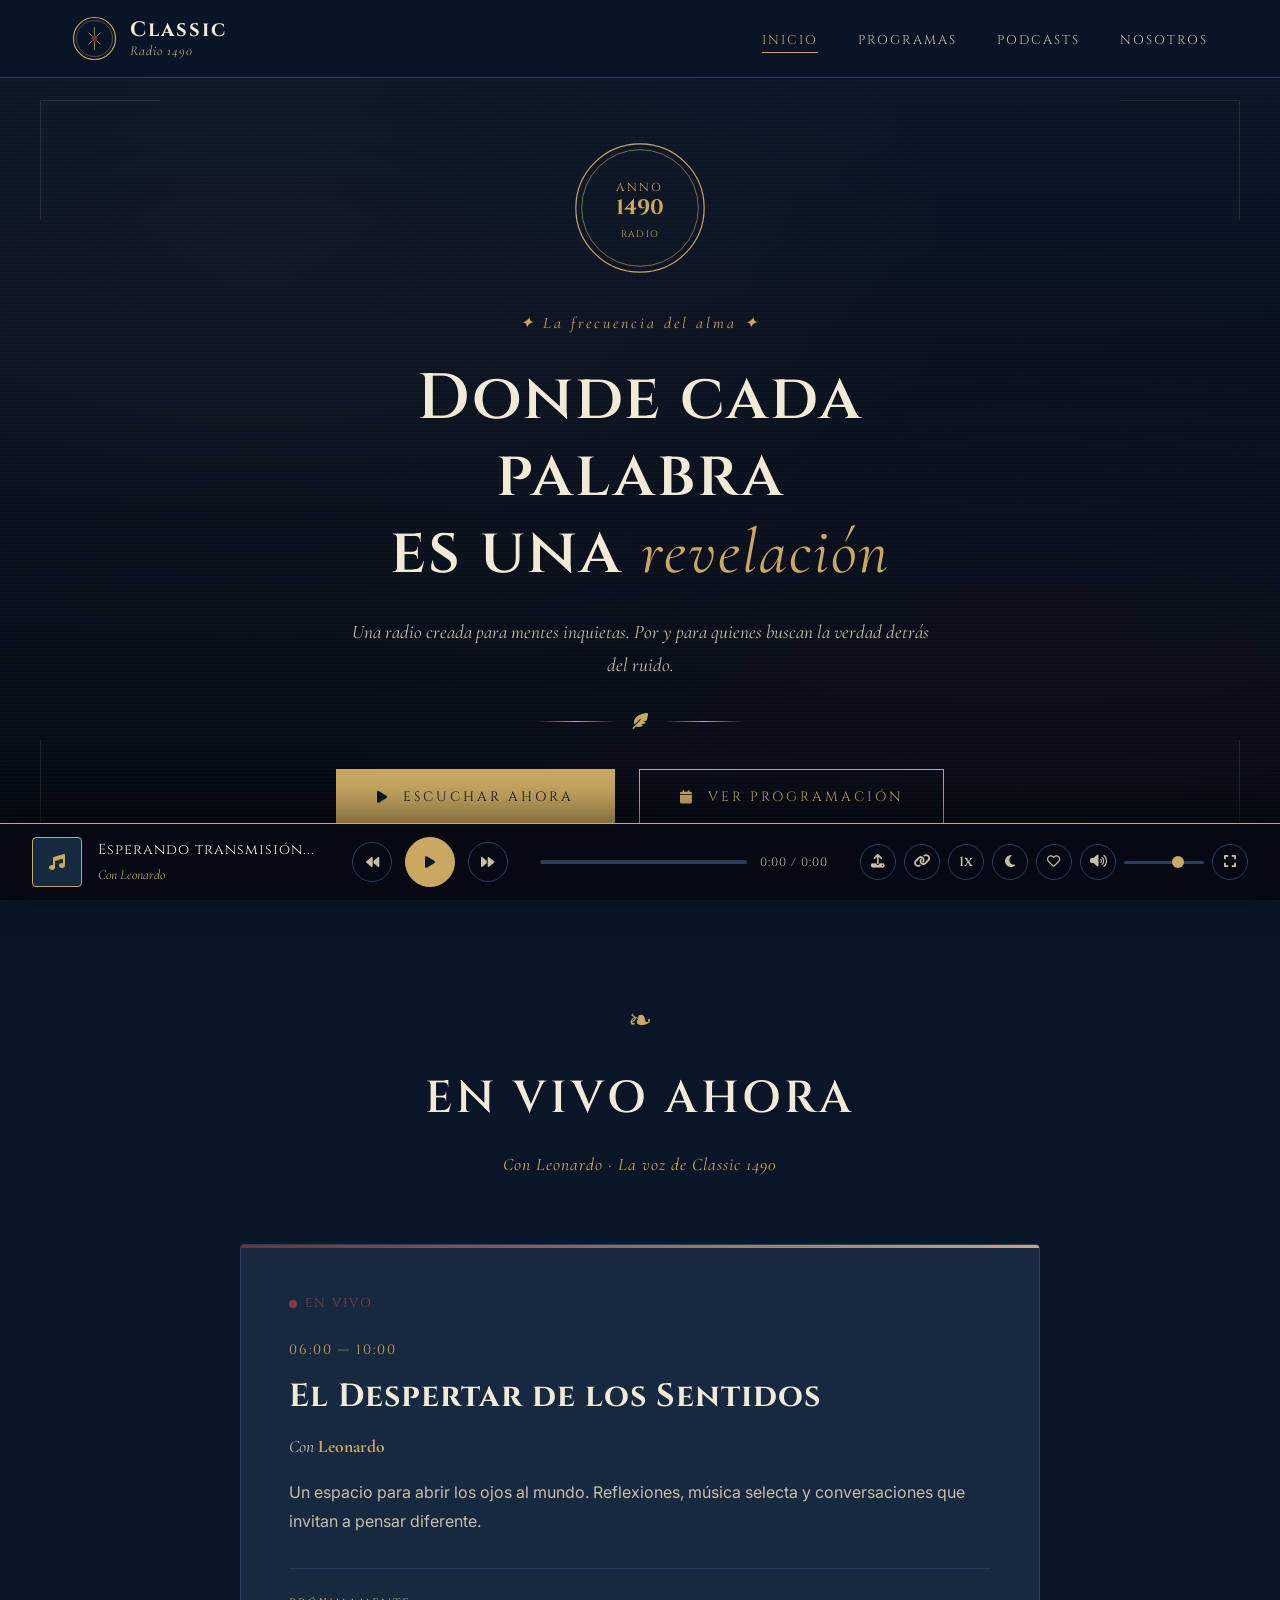
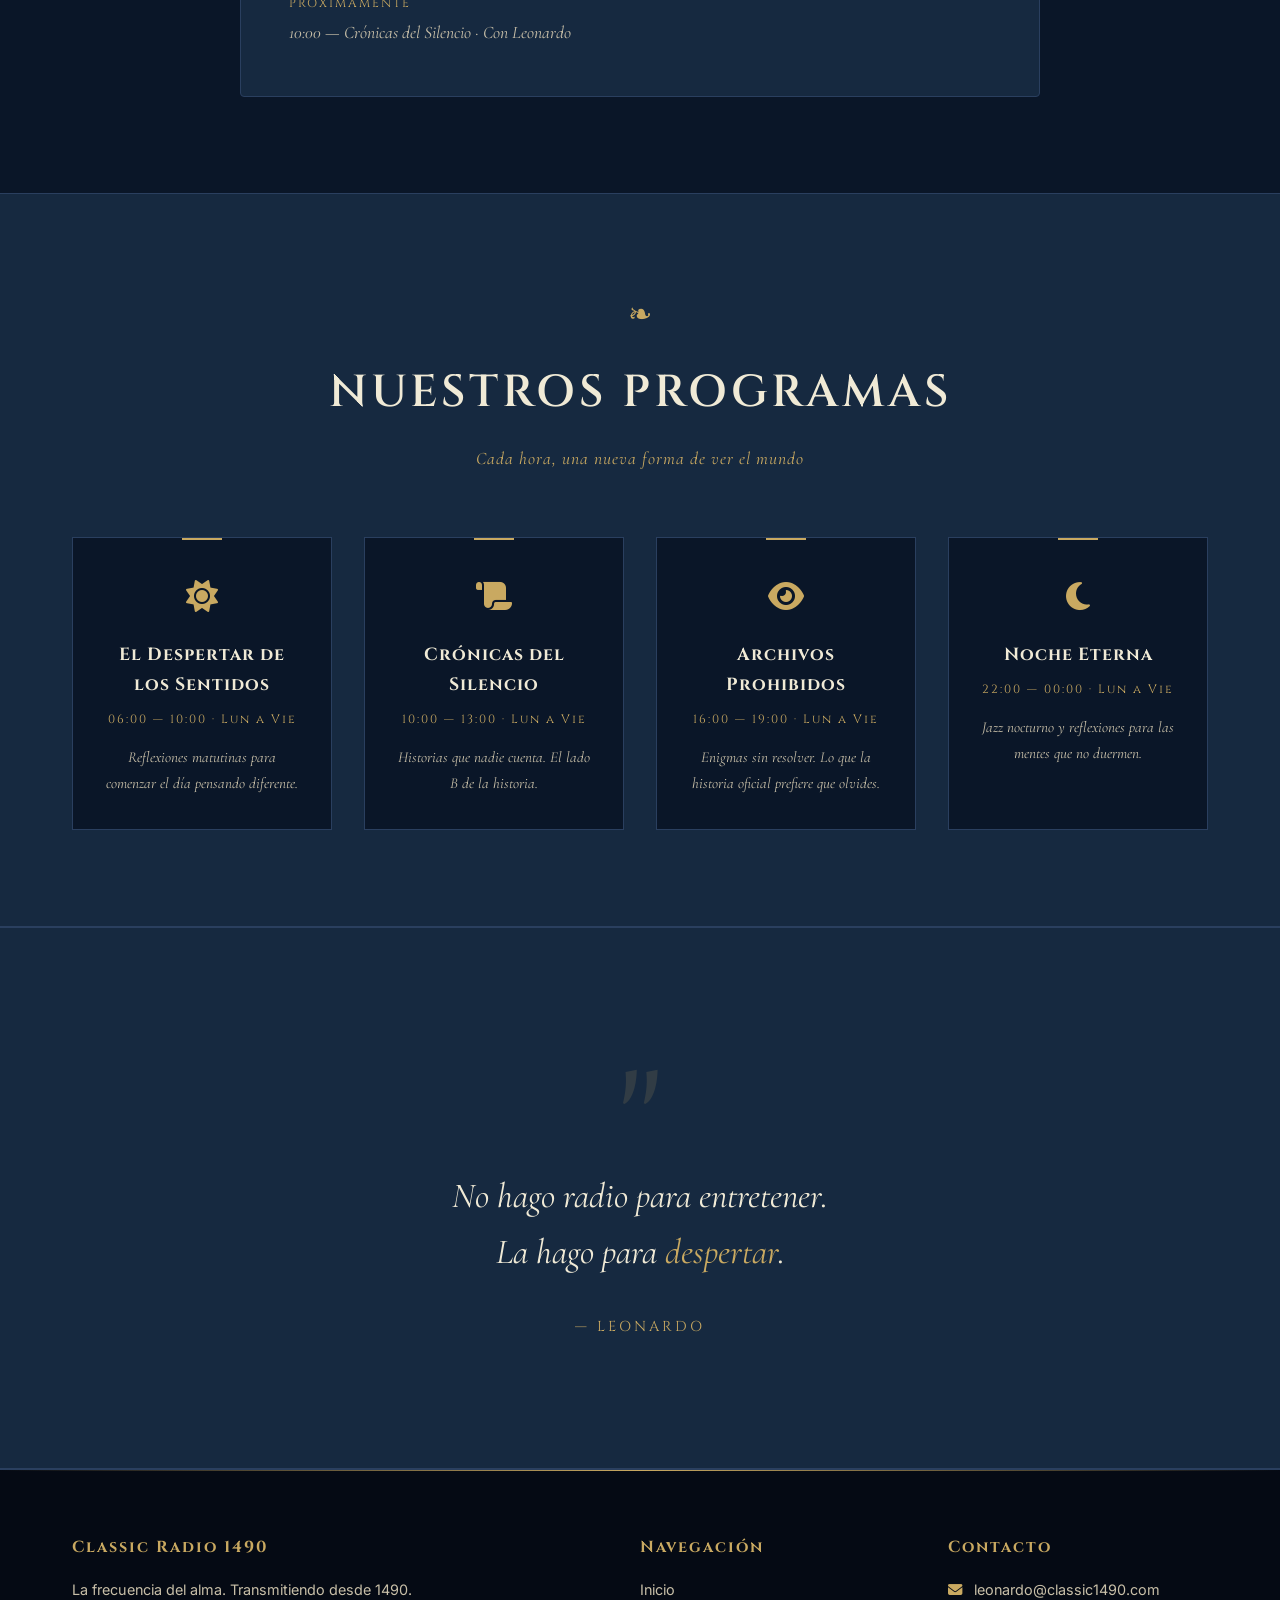
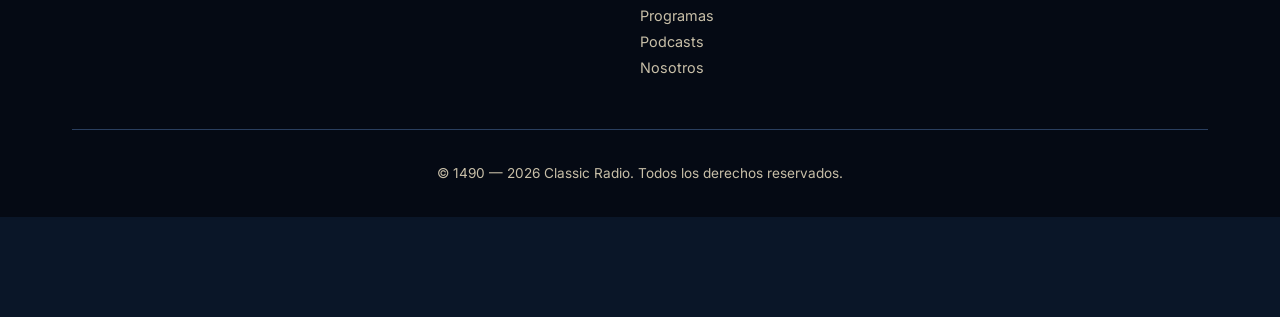
==== index.html @ c49eec50 "Add files via upload" ====
<!DOCTYPE html>
<html lang="es">
<head>
    <meta charset="UTF-8">
    <meta name="viewport" content="width=device-width, initial-scale=1.0">
    <title>Classic Radio 1490 — La Frecuencia del Alma</title>
    <link rel="preconnect" href="https://fonts.googleapis.com">
    <link rel="preconnect" href="https://fonts.gstatic.com" crossorigin>
    <link href="https://fonts.googleapis.com/css2?family=Cormorant+Garamond:ital,wght@0,400;0,600;0,700;1,400&family=Cinzel:wght@400;600;700&family=Inter:wght@300;400;500&display=swap" rel="stylesheet">
    <link rel="stylesheet" href="https://cdnjs.cloudflare.com/ajax/libs/font-awesome/6.4.0/css/all.min.css">
    <link rel="stylesheet" href="styles.css">
</head>
<body>

    <div class="visual-background">
        <div class="bg-overlay"></div>
        <div class="bg-particles" id="particles"></div>
    </div>

    <nav class="navbar">
        <div class="container nav-container">
            <a href="index.html" class="logo-link">
                <svg class="logo-svg" viewBox="0 0 60 60">
                    <circle cx="30" cy="30" r="28" fill="none" stroke="#C9A961" stroke-width="1.5"/>
                    <circle cx="30" cy="30" r="24" fill="none" stroke="#C9A961" stroke-width="0.5"/>
                    <path d="M30 15 L30 45 M22 22 L38 38 M38 22 L22 38" stroke="#C9A961" stroke-width="1" fill="none"/>
                    <circle cx="30" cy="30" r="4" fill="#722F37"/>
                </svg>
                <div class="logo-text">
                    <span class="logo-name">Classic</span>
                    <span class="logo-sub">Radio 1490</span>
                </div>
            </a>
            <ul class="nav-links">
                <li><a href="index.html" class="active">Inicio</a></li>
                <li><a href="programas.html">Programas</a></li>
                <li><a href="podcasts.html">Podcasts</a></li>
                <li><a href="nosotros.html">Nosotros</a></li>
            </ul>
            <button class="menu-toggle" aria-label="Menú">
                <span></span><span></span><span></span>
            </button>
        </div>
    </nav>

    <section class="hero">
        <div class="hero-ornament top-left"></div>
        <div class="hero-ornament top-right"></div>
        <div class="hero-ornament bottom-left"></div>
        <div class="hero-ornament bottom-right"></div>
        
        <div class="container hero-content">
            <div class="hero-seal">
                <svg viewBox="0 0 120 120">
                    <circle cx="60" cy="60" r="55" fill="none" stroke="#C9A961" stroke-width="1"/>
                    <circle cx="60" cy="60" r="50" fill="none" stroke="#C9A961" stroke-width="0.5"/>
                    <text x="60" y="45" text-anchor="middle" font-family="Cinzel" font-size="10" fill="#C9A961" letter-spacing="2">ANNO</text>
                    <text x="60" y="65" text-anchor="middle" font-family="Cinzel" font-size="18" fill="#C9A961" font-weight="700">1490</text>
                    <text x="60" y="85" text-anchor="middle" font-family="Cinzel" font-size="8" fill="#C9A961" letter-spacing="1">RADIO</text>
                </svg>
            </div>
            
            <p class="hero-eyebrow">✦ La frecuencia del alma ✦</p>
            <h1 class="hero-title">Donde cada palabra<br>es una <em>revelación</em></h1>
            <p class="hero-description">Una radio creada para mentes inquietas. Por y para quienes buscan la verdad detrás del ruido.</p>
            
            <div class="hero-divider">
                <span></span>
                <i class="fas fa-feather-pointed"></i>
                <span></span>
            </div>
            
            <div class="hero-cta-group">
                <a href="#actual" class="btn-primary">
                    <i class="fas fa-play"></i> Escuchar Ahora
                </a>
                <a href="programas.html" class="btn-secondary">
                    <i class="fas fa-calendar"></i> Ver Programación
                </a>
            </div>
        </div>
    </section>

    <section id="actual" class="on-air-section">
        <div class="container">
            <div class="section-header">
                <span class="section-ornament">❧</span>
                <h2 class="section-title">En Vivo Ahora</h2>
                <p class="section-subtitle">Con Leonardo · La voz de Classic 1490</p>
            </div>

            <div class="on-air-card">
                <div class="on-air-live">
                    <span class="live-dot"></span>
                    <span>EN VIVO</span>
                </div>
                <div class="on-air-info">
                    <span class="on-air-time">06:00 — 10:00</span>
                    <h3>El Despertar de los Sentidos</h3>
                    <p class="on-air-host">Con <strong>Leonardo</strong></p>
                    <p class="on-air-desc">Un espacio para abrir los ojos al mundo. Reflexiones, música selecta y conversaciones que invitan a pensar diferente.</p>
                </div>
                <div class="on-air-next">
                    <span class="next-label">Próximamente</span>
                    <span class="next-show">10:00 — Crónicas del Silencio · Con Leonardo</span>
                </div>
            </div>
        </div>
    </section>

    <section class="featured-section">
        <div class="container">
            <div class="section-header">
                <span class="section-ornament">❧</span>
                <h2 class="section-title">Nuestros Programas</h2>
                <p class="section-subtitle">Cada hora, una nueva forma de ver el mundo</p>
            </div>

            <div class="programs-grid">
                <a href="programas.html" class="program-card">
                    <div class="program-icon"><i class="fas fa-sun"></i></div>
                    <h3>El Despertar de los Sentidos</h3>
                    <p class="program-time">06:00 — 10:00 · Lun a Vie</p>
                    <p class="program-desc">Reflexiones matutinas para comenzar el día pensando diferente.</p>
                </a>
                <a href="programas.html" class="program-card">
                    <div class="program-icon"><i class="fas fa-scroll"></i></div>
                    <h3>Crónicas del Silencio</h3>
                    <p class="program-time">10:00 — 13:00 · Lun a Vie</p>
                    <p class="program-desc">Historias que nadie cuenta. El lado B de la historia.</p>
                </a>
                <a href="programas.html" class="program-card">
                    <div class="program-icon"><i class="fas fa-eye"></i></div>
                    <h3>Archivos Prohibidos</h3>
                    <p class="program-time">16:00 — 19:00 · Lun a Vie</p>
                    <p class="program-desc">Enigmas sin resolver. Lo que la historia oficial prefiere que olvides.</p>
                </a>
                <a href="programas.html" class="program-card">
                    <div class="program-icon"><i class="fas fa-moon"></i></div>
                    <h3>Noche Eterna</h3>
                    <p class="program-time">22:00 — 00:00 · Lun a Vie</p>
                    <p class="program-desc">Jazz nocturno y reflexiones para las mentes que no duermen.</p>
                </a>
            </div>
        </div>
    </section>

    <section class="quote-section">
        <div class="container">
            <span class="quote-mark">"</span>
            <blockquote class="quote-text">
                No hago radio para entretener.<br>
                La hago para <em>despertar</em>.
            </blockquote>
            <cite class="quote-author">— Leonardo</cite>
        </div>
    </section>

    <footer class="footer">
        <div class="container">
            <div class="footer-grid">
                <div class="footer-col">
                    <h4>Classic Radio 1490</h4>
                    <p>La frecuencia del alma. Transmitiendo desde 1490.</p>
                </div>
                <div class="footer-col">
                    <h4>Navegación</h4>
                    <ul>
                        <li><a href="index.html">Inicio</a></li>
                        <li><a href="programas.html">Programas</a></li>
                        <li><a href="podcasts.html">Podcasts</a></li>
                        <li><a href="nosotros.html">Nosotros</a></li>
                    </ul>
                </div>
                <div class="footer-col">
                    <h4>Contacto</h4>
                    <ul>
                        <li><i class="fas fa-envelope"></i> leonardo@classic1490.com</li>
                    </ul>
                </div>
            </div>
            <div class="footer-bottom">
                <p>© 1490 — 2026 Classic Radio. Todos los derechos reservados.</p>
            </div>
        </div>
    </footer>

    <div class="floating-player" id="floating-player">
        <div class="fp-info">
            <div class="fp-artwork"><i class="fas fa-music"></i></div>
            <div class="fp-text">
                <p class="fp-title" id="fp-title">Esperando transmisión...</p>
                <p class="fp-artist" id="fp-artist">Con Leonardo</p>
            </div>
        </div>
        <div class="fp-controls">
            <button class="fp-btn" id="fp-rewind" title="Retroceder 15s"><i class="fas fa-backward"></i></button>
            <button class="fp-btn fp-play" id="fp-play" title="Reproducir"><i class="fas fa-play" id="fp-play-icon"></i></button>
            <button class="fp-btn" id="fp-forward" title="Adelantar 15s"><i class="fas fa-forward"></i></button>
        </div>
        <div class="fp-progress">
            <div class="fp-progress-bar" id="fp-progress-bar">
                <div class="fp-progress-fill" id="fp-progress-fill"></div>
            </div>
            <span class="fp-time" id="fp-time">0:00 / 0:00</span>
        </div>
        <div class="fp-actions">
            <label for="fp-file" class="fp-action-btn" title="Subir audio"><i class="fas fa-upload"></i></label>
            <input type="file" id="fp-file" accept="audio/*" hidden>
            <button class="fp-action-btn" id="fp-url" title="Usar URL"><i class="fas fa-link"></i></button>
            <button class="fp-action-btn" id="fp-speed" title="Velocidad"><span id="fp-speed-label">1x</span></button>
            <button class="fp-action-btn" id="fp-sleep" title="Temporizador"><i class="fas fa-moon"></i></button>
            <button class="fp-action-btn" id="fp-favorite" title="Favorito"><i class="far fa-heart" id="fp-fav-icon"></i></button>
            <button class="fp-action-btn" id="fp-volume-btn" title="Volumen"><i class="fas fa-volume-high" id="fp-volume-icon"></i></button>
            <input type="range" id="fp-volume" min="0" max="100" value="70" class="fp-volume-slider">
            <button class="fp-action-btn" id="fp-expand" title="Expandir"><i class="fas fa-expand"></i></button>
        </div>
        <audio id="main-audio" preload="metadata"></audio>
    </div>

    <div class="player-modal" id="player-modal">
        <div class="modal-content">
            <button class="modal-close" id="modal-close"><i class="fas fa-times"></i></button>
            <div class="modal-artwork"><i class="fas fa-music"></i></div>
            <h2 id="modal-title">Esperando transmisión...</h2>
            <p id="modal-artist">Con Leonardo</p>
            <div class="modal-visualizer" id="modal-visualizer">
                <span></span><span></span><span></span><span></span><span></span>
                <span></span><span></span><span></span><span></span><span></span>
                <span></span><span></span><span></span><span></span>
            </div>
            <div class="modal-progress">
                <span id="modal-current">0:00</span>
                <div class="modal-progress-bar" id="modal-progress-bar">
                    <div class="modal-progress-fill" id="modal-progress-fill"></div>
                </div>
                <span id="modal-total">0:00</span>
            </div>
            <div class="modal-controls">
                <button class="modal-btn" id="modal-rewind"><i class="fas fa-backward"></i></button>
                <button class="modal-btn modal-play" id="modal-play"><i class="fas fa-play" id="modal-play-icon"></i></button>
                <button class="modal-btn" id="modal-forward"><i class="fas fa-forward"></i></button>
            </div>
            <div class="modal-extra">
                <button class="modal-extra-btn" id="modal-speed">
                    <i class="fas fa-gauge-high"></i> <span id="modal-speed-label">Velocidad: 1x</span>
                </button>
                <button class="modal-extra-btn" id="modal-sleep">
                    <i class="fas fa-moon"></i> <span>Temporizador</span>
                </button>
                <button class="modal-extra-btn" id="modal-favorite">
                    <i class="far fa-heart" id="modal-fav-icon"></i> <span>Favorito</span>
                </button>
            </div>
            <div class="modal-volume">
                <i class="fas fa-volume-low"></i>
                <input type="range" id="modal-volume" min="0" max="100" value="70">
                <span id="modal-vol-value">70%</span>
            </div>
            <div class="modal-source">
                <p class="source-label">— Fuente de audio —</p>
                <div class="source-buttons">
                    <label for="modal-file" class="source-btn"><i class="fas fa-upload"></i> Subir audio</label>
                    <input type="file" id="modal-file" accept="audio/*" hidden>
                    <button class="source-btn" id="modal-url"><i class="fas fa-link"></i> Usar URL</button>
                    <button class="source-btn" id="modal-clear"><i class="fas fa-trash"></i> Limpiar</button>
                </div>
            </div>
        </div>
    </div>

    <div class="notification" id="notification">
        <i class="fas fa-check-circle"></i>
        <span id="notification-text"></span>
    </div>

    <script src="player.js"></script>
    <script src="main.js"></script>
</body>
</html>
---- styles.css ----
/* ============================================================
   CLASSIC RADIO 1490 — BIBLIOTECA DE MEDIANOCHE
   Azul profundo + Dorado antiguo + Burdeos
============================================================ */

:root {
    --midnight: #0A1628;
    --deep-blue: #162940;
    --navy: #1F3A5F;
    --gold: #C9A961;
    --gold-light: #D4B876;
    --gold-dim: #A68545;
    --burgundy: #722F37;
    --burgundy-light: #8B3A44;
    --moss: #4A5D4F;
    --pearl: #F0EAD6;
    --pearl-dim: #C8BFA8;
    --ink: #050A14;
    --border: #2A3F5F;
    --font-display: 'Cinzel', serif;
    --font-heading: 'Cormorant Garamond', serif;
    --font-body: 'Inter', sans-serif;
    --ease: cubic-bezier(0.4, 0, 0.2, 1);
}

* { margin: 0; padding: 0; box-sizing: border-box; }
html { scroll-behavior: smooth; }

body {
    font-family: var(--font-body);
    background-color: var(--midnight);
    color: var(--pearl);
    line-height: 1.7;
    overflow-x: hidden;
    padding-bottom: 100px;
}

.container { max-width: 1200px; margin: 0 auto; padding: 0 2rem; }

/* ---------- FONDO ---------- */
.visual-background {
    position: fixed;
    inset: 0;
    z-index: -1;
    background: 
        radial-gradient(ellipse at 20% 30%, rgba(201, 169, 97, 0.04) 0%, transparent 50%),
        radial-gradient(ellipse at 80% 70%, rgba(114, 47, 55, 0.04) 0%, transparent 50%),
        linear-gradient(180deg, var(--midnight) 0%, var(--ink) 100%);
}

.bg-overlay {
    position: absolute;
    inset: 0;
    background-image: repeating-linear-gradient(0deg, transparent, transparent 2px, rgba(201, 169, 97, 0.015) 2px, rgba(201, 169, 97, 0.015) 4px);
    pointer-events: none;
}

.bg-particles { position: absolute; inset: 0; overflow: hidden; }

.particle {
    position: absolute;
    width: 2px;
    height: 2px;
    background: var(--gold);
    border-radius: 50%;
    opacity: 0;
    animation: float-particle 15s infinite;
}

@keyframes float-particle {
    0% { opacity: 0; transform: translateY(100vh) translateX(0); }
    10% { opacity: 0.6; }
    90% { opacity: 0.6; }
    100% { opacity: 0; transform: translateY(-100px) translateX(100px); }
}

/* ---------- NAVBAR ---------- */
.navbar {
    position: fixed;
    top: 0;
    width: 100%;
    z-index: 100;
    background: rgba(10, 22, 40, 0.95);
    backdrop-filter: blur(15px);
    border-bottom: 1px solid var(--border);
    padding: 1rem 0;
}

.nav-container { display: flex; justify-content: space-between; align-items: center; }

.logo-link { display: flex; align-items: center; gap: 0.8rem; text-decoration: none; color: var(--pearl); }
.logo-svg { width: 45px; height: 45px; transition: transform 0.4s var(--ease); }
.logo-link:hover .logo-svg { transform: rotate(15deg); }

.logo-text { display: flex; flex-direction: column; line-height: 1; }
.logo-name { font-family: var(--font-display); font-size: 1.3rem; font-weight: 700; letter-spacing: 2px; }
.logo-sub { font-family: var(--font-heading); font-style: italic; font-size: 0.85rem; color: var(--gold); letter-spacing: 1px; margin-top: 0.2rem; }

.nav-links { display: flex; list-style: none; gap: 2.5rem; }

.nav-links a {
    color: var(--pearl-dim);
    text-decoration: none;
    font-family: var(--font-display);
    font-size: 0.8rem;
    letter-spacing: 2px;
    text-transform: uppercase;
    transition: color 0.3s var(--ease);
    position: relative;
    padding-bottom: 4px;
}

.nav-links a::after {
    content: '';
    position: absolute;
    bottom: 0;
    left: 0;
    width: 0;
    height: 1px;
    background: var(--gold);
    transition: width 0.3s var(--ease);
}

.nav-links a:hover, .nav-links a.active { color: var(--gold); }
.nav-links a:hover::after, .nav-links a.active::after { width: 100%; }

.menu-toggle { display: none; flex-direction: column; gap: 5px; background: transparent; border: none; cursor: pointer; padding: 8px; }
.menu-toggle span { width: 25px; height: 2px; background: var(--gold); transition: all 0.3s var(--ease); }

/* ---------- HERO ---------- */
.hero {
    min-height: 100vh;
    display: flex;
    align-items: center;
    justify-content: center;
    text-align: center;
    padding: 8rem 2rem 4rem;
    position: relative;
}

.hero-ornament { position: absolute; width: 120px; height: 120px; border: 1px solid var(--gold); opacity: 0.15; }
.hero-ornament.top-left { top: 100px; left: 40px; border-right: none; border-bottom: none; }
.hero-ornament.top-right { top: 100px; right: 40px; border-left: none; border-bottom: none; }
.hero-ornament.bottom-left { bottom: 40px; left: 40px; border-right: none; border-top: none; }
.hero-ornament.bottom-right { bottom: 40px; right: 40px; border-left: none; border-top: none; }

.hero-content { max-width: 800px; position: relative; z-index: 2; }

.hero-seal { width: 140px; height: 140px; margin: 0 auto 2rem; animation: fadeIn 1s var(--ease); }
.hero-seal svg { width: 100%; height: 100%; }

.hero-eyebrow { font-family: var(--font-heading); font-style: italic; color: var(--gold); font-size: 1rem; letter-spacing: 3px; margin-bottom: 1.5rem; animation: fadeInUp 1s var(--ease) 0.2s both; }

.hero-title {
    font-family: var(--font-display);
    font-size: clamp(2.5rem, 5vw, 4rem);
    font-weight: 600;
    color: var(--pearl);
    line-height: 1.2;
    margin-bottom: 1.5rem;
    letter-spacing: 2px;
    animation: fadeInUp 1s var(--ease) 0.4s both;
}

.hero-title em { font-family: var(--font-heading); font-style: italic; color: var(--gold); font-weight: 400; }

.hero-description { font-family: var(--font-heading); font-size: 1.2rem; color: var(--pearl-dim); max-width: 600px; margin: 0 auto 2rem; font-style: italic; animation: fadeInUp 1s var(--ease) 0.6s both; }

.hero-divider { display: flex; align-items: center; justify-content: center; gap: 1rem; margin-bottom: 2.5rem; animation: fadeInUp 1s var(--ease) 0.8s both; }
.hero-divider span { width: 80px; height: 1px; background: linear-gradient(90deg, transparent, var(--gold), transparent); }
.hero-divider i { color: var(--gold); font-size: 1rem; }

.hero-cta-group { display: flex; gap: 1.5rem; justify-content: center; flex-wrap: wrap; animation: fadeInUp 1s var(--ease) 1s both; }

.btn-primary {
    display: inline-flex;
    align-items: center;
    gap: 0.8rem;
    padding: 1rem 2.5rem;
    background: var(--gold);
    color: var(--midnight);
    text-decoration: none;
    font-family: var(--font-display);
    font-size: 0.85rem;
    letter-spacing: 3px;
    text-transform: uppercase;
    border: 1px solid var(--gold);
    transition: all 0.4s var(--ease);
}

.btn-primary:hover { background: var(--gold-light); border-color: var(--gold-light); transform: translateY(-2px); box-shadow: 0 10px 30px rgba(201, 169, 97, 0.3); }

.btn-secondary {
    display: inline-flex;
    align-items: center;
    gap: 0.8rem;
    padding: 1rem 2.5rem;
    background: transparent;
    color: var(--gold);
    text-decoration: none;
    font-family: var(--font-display);
    font-size: 0.85rem;
    letter-spacing: 3px;
    text-transform: uppercase;
    border: 1px solid var(--gold);
    transition: all 0.4s var(--ease);
}

.btn-secondary:hover { background: var(--gold); color: var(--midnight); transform: translateY(-2px); }

/* ---------- PAGE HERO ---------- */
.page-hero { padding: 10rem 2rem 4rem; text-align: center; border-bottom: 1px solid var(--border); }
.page-eyebrow { font-family: var(--font-heading); font-style: italic; color: var(--gold); font-size: 1rem; letter-spacing: 3px; margin-bottom: 1rem; }
.page-title { font-family: var(--font-display); font-size: clamp(2.5rem, 5vw, 4rem); color: var(--pearl); letter-spacing: 4px; margin-bottom: 1rem; }
.page-subtitle { font-family: var(--font-heading); font-style: italic; color: var(--pearl-dim); font-size: 1.2rem; }

/* ---------- SECCIONES ---------- */
.section-header { text-align: center; margin-bottom: 4rem; }
.section-ornament { display: block; color: var(--gold); font-size: 1.8rem; margin-bottom: 1rem; }
.section-title { font-family: var(--font-display); font-size: clamp(2rem, 4vw, 2.8rem); color: var(--pearl); letter-spacing: 4px; text-transform: uppercase; margin-bottom: 0.8rem; font-weight: 600; }
.section-subtitle { font-family: var(--font-heading); font-style: italic; color: var(--gold); font-size: 1.1rem; letter-spacing: 1px; }

/* ---------- EN VIVO ---------- */
.on-air-section { padding: 6rem 2rem; }

.on-air-card {
    max-width: 800px;
    margin: 0 auto;
    background: var(--deep-blue);
    border: 1px solid var(--border);
    border-radius: 4px;
    padding: 3rem;
    position: relative;
    overflow: hidden;
    transition: all 0.4s var(--ease);
}

.on-air-card::before {
    content: '';
    position: absolute;
    top: 0;
    left: 0;
    width: 100%;
    height: 3px;
    background: linear-gradient(90deg, var(--burgundy), var(--gold));
}

.on-air-card:hover {
    box-shadow: 0 20px 60px rgba(0, 0, 0, 0.4);
    border-color: rgba(201, 169, 97, 0.3);
}

.on-air-live { display: flex; align-items: center; gap: 0.5rem; font-family: var(--font-display); font-size: 0.8rem; letter-spacing: 2px; color: var(--burgundy-light); margin-bottom: 1.5rem; }
.live-dot { width: 8px; height: 8px; background: var(--burgundy-light); border-radius: 50%; animation: pulse 1.5s infinite; }
@keyframes pulse { 0%, 100% { opacity: 1; box-shadow: 0 0 0 0 rgba(139, 58, 68, 0.5); } 50% { opacity: 0.6; box-shadow: 0 0 0 8px rgba(139, 58, 68, 0); } }

.on-air-time { display: block; font-family: var(--font-display); font-size: 0.85rem; color: var(--gold); letter-spacing: 2px; margin-bottom: 0.5rem; }
.on-air-info h3 { font-family: var(--font-display); font-size: 2rem; color: var(--pearl); margin-bottom: 0.5rem; letter-spacing: 1px; }
.on-air-host { font-family: var(--font-heading); font-style: italic; color: var(--pearl-dim); font-size: 1.1rem; margin-bottom: 1rem; }
.on-air-host strong { color: var(--gold); font-style: normal; }
.on-air-desc { color: var(--pearl-dim); line-height: 1.8; margin-bottom: 2rem; }

.on-air-next { padding-top: 1.5rem; border-top: 1px solid var(--border); }
.next-label { display: block; font-family: var(--font-display); font-size: 0.75rem; letter-spacing: 2px; color: var(--gold); text-transform: uppercase; margin-bottom: 0.3rem; }
.next-show { font-family: var(--font-heading); font-style: italic; color: var(--pearl-dim); font-size: 1.1rem; }

/* ---------- PROGRAMAS GRID ---------- */
.featured-section { padding: 6rem 2rem; background: var(--deep-blue); border-top: 1px solid var(--border); border-bottom: 1px solid var(--border); }

.programs-grid { display: grid; grid-template-columns: repeat(auto-fit, minmax(240px, 1fr)); gap: 2rem; }

.program-card {
    background: var(--midnight);
    border: 1px solid var(--border);
    padding: 2rem;
    text-align: center;
    text-decoration: none;
    color: var(--pearl);
    transition: all 0.4s var(--ease);
    position: relative;
    overflow: hidden;
}

.program-card::before {
    content: '';
    position: absolute;
    top: 0;
    left: 50%;
    transform: translateX(-50%);
    width: 40px;
    height: 2px;
    background: var(--gold);
    transition: width 0.4s var(--ease);
}

.program-card:hover { transform: translateY(-5px); border-color: var(--gold); box-shadow: 0 15px 40px rgba(0, 0, 0, 0.4); }
.program-card:hover::before { width: 80px; }

.program-icon { font-size: 2rem; color: var(--gold); margin-bottom: 1rem; }
.program-card h3 { font-family: var(--font-display); font-size: 1.1rem; letter-spacing: 1px; margin-bottom: 0.5rem; }
.program-time { font-family: var(--font-display); font-size: 0.75rem; color: var(--gold); letter-spacing: 2px; margin-bottom: 1rem; }
.program-desc { font-family: var(--font-heading); font-style: italic; color: var(--pearl-dim); font-size: 0.95rem; }

/* ---------- QUOTE ---------- */
.quote-section {
    padding: 8rem 2rem;
    text-align: center;
    position: relative;
    background: var(--deep-blue);
    border-top: 1px solid var(--border);
    border-bottom: 1px solid var(--border);
}
.quote-mark { font-family: var(--font-display); font-size: 10rem; color: var(--gold); line-height: 1; opacity: 0.15; display: block; margin-bottom: -3rem; }
.quote-text { font-family: var(--font-heading); font-style: italic; font-size: clamp(1.5rem, 3vw, 2.2rem); color: var(--pearl); line-height: 1.6; margin-bottom: 2rem; }
.quote-text em { color: var(--gold); }
.quote-author { font-family: var(--font-display); color: var(--gold); font-size: 0.9rem; letter-spacing: 3px; text-transform: uppercase; font-style: normal; }

/* ---------- FILTROS ---------- */
.filter-section { padding: 2rem 2rem 0; }

.filter-bar {
    display: flex;
    gap: 0.8rem;
    flex-wrap: wrap;
    justify-content: center;
    margin-bottom: 2rem;
}

.filter-btn {
    padding: 0.6rem 1.3rem;
    background: transparent;
    border: 1px solid var(--border);
    color: var(--pearl-dim);
    font-family: var(--font-display);
    font-size: 0.75rem;
    letter-spacing: 2px;
    text-transform: uppercase;
    cursor: pointer;
    border-radius: 2px;
    transition: all 0.3s var(--ease);
}

.filter-btn:hover { border-color: var(--gold); color: var(--gold); }
.filter-btn.active { background: var(--gold); color: var(--midnight); border-color: var(--gold); }

/* ---------- PODCASTS ---------- */
.podcasts-section { padding: 4rem 2rem 6rem; }
.podcasts-grid { display: grid; grid-template-columns: repeat(auto-fit, minmax(320px, 1fr)); gap: 2rem; }

.podcast-card {
    background: var(--deep-blue);
    border: 1px solid var(--border);
    overflow: hidden;
    transition: all 0.5s var(--ease);
    position: relative;
}

.podcast-card.hidden { display: none; }

.podcast-card::after {
    content: '';
    position: absolute;
    bottom: 0;
    left: 0;
    width: 100%;
    height: 3px;
    background: linear-gradient(90deg, var(--gold), var(--burgundy));
    transform: scaleX(0);
    transition: transform 0.4s var(--ease);
}

.podcast-card:hover::after { transform: scaleX(1); }

.podcast-card:hover {
    transform: translateY(-8px);
    border-color: var(--gold);
    box-shadow: 0 25px 60px rgba(0, 0, 0, 0.4);
}

.podcast-cover {
    height: 180px;
    background: linear-gradient(135deg, var(--midnight) 0%, var(--navy) 100%);
    display: flex;
    align-items: center;
    justify-content: center;
    font-size: 3.5rem;
    color: var(--gold);
    border-bottom: 1px solid var(--border);
    position: relative;
    overflow: hidden;
}

.podcast-cover::before {
    content: '';
    position: absolute;
    inset: 0;
    background: radial-gradient(circle at 50% 50%, rgba(201, 169, 97, 0.1) 0%, transparent 70%);
}

.podcast-cover::after {
    content: '';
    position: absolute;
    inset: 15px;
    border: 1px solid rgba(201, 169, 97, 0.15);
    border-radius: 50%;
}

.podcast-info { padding: 1.8rem; }
.podcast-series { font-family: var(--font-display); font-size: 0.7rem; letter-spacing: 2px; color: var(--gold); text-transform: uppercase; margin-bottom: 0.5rem; display: block; }
.podcast-info h3 { font-family: var(--font-display); font-size: 1.2rem; color: var(--pearl); margin-bottom: 1rem; letter-spacing: 1px; line-height: 1.3; }
.podcast-desc { color: var(--pearl-dim); line-height: 1.7; margin-bottom: 1.5rem; font-size: 0.9rem; }

.podcast-meta { display: flex; gap: 1.5rem; margin-bottom: 1.5rem; color: var(--pearl-dim); font-size: 0.8rem; }
.podcast-meta i { color: var(--gold); margin-right: 0.3rem; }

.podcast-play {
    width: 100%;
    padding: 1rem;
    background: var(--gold);
    color: var(--midnight);
    border: none;
    font-family: var(--font-display);
    font-size: 0.8rem;
    letter-spacing: 2px;
    text-transform: uppercase;
    cursor: pointer;
    transition: all 0.3s var(--ease);
    display: flex;
    align-items: center;
    justify-content: center;
    gap: 0.5rem;
    position: relative;
    overflow: hidden;
}

.podcast-play::before {
    content: '';
    position: absolute;
    top: 50%;
    left: 50%;
    width: 0;
    height: 0;
    background: rgba(255, 255, 255, 0.2);
    border-radius: 50%;
    transform: translate(-50%, -50%);
    transition: width 0.5s var(--ease), height 0.5s var(--ease);
}

.podcast-play:hover::before { width: 300px; height: 300px; }
.podcast-play:hover { background: var(--gold-light); }
.podcast-play.playing { background: var(--burgundy); color: var(--pearl); }

/* ---------- SCHEDULE ---------- */
.schedule-section { padding: 6rem 2rem; }
.schedule-day { margin-bottom: 4rem; }
.day-title { font-family: var(--font-display); font-size: 1.5rem; color: var(--gold); letter-spacing: 3px; margin-bottom: 2rem; padding-bottom: 1rem; border-bottom: 1px solid var(--border); }

.schedule-grid { display: flex; flex-direction: column; gap: 1.5rem; }

.schedule-item {
    display: grid;
    grid-template-columns: 150px 1fr;
    gap: 2rem;
    background: var(--deep-blue);
    border: 1px solid var(--border);
    padding: 2rem;
    transition: all 0.4s var(--ease);
    position: relative;
    overflow: hidden;
}

.schedule-item::before {
    content: '';
    position: absolute;
    left: 0;
    top: 0;
    width: 3px;
    height: 100%;
    background: var(--gold);
    transform: scaleY(0);
    transition: transform 0.4s var(--ease);
}

.schedule-item:hover::before { transform: scaleY(1); }
.schedule-item:hover { border-color: var(--gold); transform: translateX(8px); box-shadow: 0 10px 30px rgba(0, 0, 0, 0.3); }

.schedule-time { text-align: center; border-right: 1px solid var(--border); padding-right: 2rem; }
.time-start { display: block; font-family: var(--font-display); font-size: 1.8rem; color: var(--gold); letter-spacing: 2px; }
.time-end { display: block; font-family: var(--font-display); font-size: 1rem; color: var(--pearl-dim); letter-spacing: 2px; margin-top: 0.3rem; }

.schedule-content h3 { font-family: var(--font-display); font-size: 1.3rem; color: var(--pearl); margin-bottom: 0.3rem; letter-spacing: 1px; }
.schedule-host { font-family: var(--font-heading); font-style: italic; color: var(--gold); margin-bottom: 1rem; }
.schedule-desc { color: var(--pearl-dim); line-height: 1.7; margin-bottom: 1rem; }
.schedule-tag { display: inline-block; padding: 0.3rem 0.8rem; background: var(--midnight); border: 1px solid var(--gold); color: var(--gold); font-family: var(--font-display); font-size: 0.7rem; letter-spacing: 1px; text-transform: uppercase; }

/* ---------- NOSOTROS ---------- */
.about-story { padding: 6rem 2rem; }

.story-intro { max-width: 800px; margin: 0 auto 5rem; text-align: center; }
.story-intro h2 { font-family: var(--font-display); font-size: 2.5rem; color: var(--pearl); margin-bottom: 1.5rem; letter-spacing: 3px; }
.story-lead { font-family: var(--font-heading); font-size: 1.8rem; color: var(--pearl); margin-bottom: 2rem; line-height: 1.5; }
.story-lead em { color: var(--gold); font-style: italic; }
.story-intro > p { color: var(--pearl-dim); font-size: 1.1rem; line-height: 1.9; }

.leonardo-profile {
    display: grid;
    grid-template-columns: 300px 1fr;
    gap: 4rem;
    background: var(--deep-blue);
    border: 1px solid var(--border);
    padding: 3.5rem;
    margin-bottom: 5rem;
    align-items: center;
    position: relative;
    overflow: hidden;
}

.leonardo-profile::before {
    content: '';
    position: absolute;
    top: 0;
    left: 0;
    width: 100%;
    height: 3px;
    background: linear-gradient(90deg, var(--gold), var(--burgundy), var(--gold));
}

.leonardo-photo {
    width: 300px;
    height: 360px;
    position: relative;
}

.leonardo-photo-inner {
    width: 100%;
    height: 100%;
    background: var(--midnight);
    border: 2px solid var(--gold);
    display: flex;
    align-items: center;
    justify-content: center;
    font-size: 5rem;
    color: var(--gold);
    position: relative;
    overflow: hidden;
}

.leonardo-photo-inner::after {
    content: '';
    position: absolute;
    inset: 8px;
    border: 1px solid rgba(201, 169, 97, 0.3);
}

.leonardo-label {
    display: inline-block;
    font-family: var(--font-display);
    font-size: 0.7rem;
    letter-spacing: 3px;
    text-transform: uppercase;
    color: var(--gold);
    margin-bottom: 0.8rem;
    padding: 0.3rem 0.8rem;
    border: 1px solid var(--gold);
}

.leonardo-info h3 {
    font-family: var(--font-display);
    font-size: 2.5rem;
    color: var(--pearl);
    margin-bottom: 1.5rem;
    letter-spacing: 3px;
}

.leonardo-bio {
    color: var(--pearl-dim);
    line-height: 1.9;
    margin-bottom: 1.2rem;
    font-size: 1.05rem;
}

.leonardo-quote {
    font-family: var(--font-heading);
    font-style: italic;
    color: var(--pearl);
    font-size: 1.3rem;
    padding: 1.5rem 2rem;
    border-left: 3px solid var(--gold);
    margin: 2rem 0;
    background: rgba(201, 169, 97, 0.05);
    line-height: 1.6;
}

.leonardo-shows {
    display: flex;
    gap: 0.6rem;
    flex-wrap: wrap;
    margin-top: 1.5rem;
}

.leonardo-shows span {
    padding: 0.4rem 1rem;
    background: var(--midnight);
    border: 1px solid var(--border);
    color: var(--gold);
    font-family: var(--font-display);
    font-size: 0.7rem;
    letter-spacing: 1px;
    transition: all 0.3s var(--ease);
}

.leonardo-shows span:hover {
    border-color: var(--gold);
    background: rgba(201, 169, 97, 0.1);
}

.story-values {
    display: grid;
    grid-template-columns: repeat(auto-fit, minmax(240px, 1fr));
    gap: 2rem;
    margin-bottom: 5rem;
}

.value-card {
    background: var(--deep-blue);
    border: 1px solid var(--border);
    padding: 2.5rem 2rem;
    text-align: center;
    transition: all 0.4s var(--ease);
    position: relative;
    overflow: hidden;
}

.value-card::before {
    content: '';
    position: absolute;
    top: 0;
    left: 50%;
    transform: translateX(-50%);
    width: 40px;
    height: 2px;
    background: var(--gold);
    transition: width 0.4s var(--ease);
}

.value-card:hover {
    transform: translateY(-8px);
    border-color: var(--gold);
    box-shadow: 0 20px 50px rgba(0, 0, 0, 0.3);
}

.value-card:hover::before { width: 80px; }

.value-icon {
    width: 60px;
    height: 60px;
    margin: 0 auto 1.5rem;
    border: 1px solid var(--gold);
    border-radius: 50%;
    display: flex;
    align-items: center;
    justify-content: center;
    transition: all 0.4s var(--ease);
}

.value-icon i { font-size: 1.5rem; color: var(--gold); }

.value-card:hover .value-icon {
    background: var(--gold);
    transform: rotate(10deg) scale(1.1);
}

.value-card:hover .value-icon i { color: var(--midnight); }

.value-card h3 {
    font-family: var(--font-display);
    font-size: 1.1rem;
    color: var(--pearl);
    margin-bottom: 0.8rem;
    letter-spacing: 2px;
}

.value-card p { color: var(--pearl-dim); font-size: 0.95rem; line-height: 1.7; }

.story-timeline {
    max-width: 800px;
    margin: 0 auto 5rem;
    text-align: center;
}

.story-timeline h2 {
    font-family: var(--font-display);
    font-size: 2.5rem;
    color: var(--pearl);
    margin-bottom: 3rem;
    letter-spacing: 3px;
}

.timeline { position: relative; padding-left: 3rem; text-align: left; }
.timeline::before { content: ''; position: absolute; left: 0; top: 0; bottom: 0; width: 2px; background: linear-gradient(180deg, var(--gold), var(--burgundy), var(--gold)); }

.timeline-item {
    position: relative;
    margin-bottom: 3rem;
    padding-left: 2rem;
    transition: all 0.4s var(--ease);
}

.timeline-item:hover { transform: translateX(10px); }

.timeline-item::before {
    content: '';
    position: absolute;
    left: -3.35rem;
    top: 0.5rem;
    width: 14px;
    height: 14px;
    background: var(--gold);
    border-radius: 50%;
    border: 3px solid var(--midnight);
    box-shadow: 0 0 10px rgba(201, 169, 97, 0.4);
    transition: all 0.3s var(--ease);
}

.timeline-item:hover::before {
    transform: scale(1.3);
    box-shadow: 0 0 20px rgba(201, 169, 97, 0.6);
}

.timeline-year {
    font-family: var(--font-display);
    font-size: 1.8rem;
    color: var(--gold);
    letter-spacing: 3px;
    margin-bottom: 0.5rem;
}

.timeline-content h4 {
    font-family: var(--font-display);
    font-size: 1.2rem;
    color: var(--pearl);
    margin-bottom: 0.5rem;
    letter-spacing: 1px;
}

.timeline-content p { color: var(--pearl-dim); line-height: 1.8; }

.story-contact {
    max-width: 800px;
    margin: 0 auto;
    text-align: center;
    padding: 4rem 0;
    border-top: 1px solid var(--border);
}

.story-contact h2 { font-family: var(--font-display); font-size: 2rem; color: var(--pearl); margin-bottom: 1rem; letter-spacing: 3px; }
.story-contact > p { color: var(--pearl-dim); font-size: 1.05rem; margin-bottom: 3rem; }

.contact-info { display: grid; grid-template-columns: repeat(auto-fit, minmax(200px, 1fr)); gap: 2rem; }

.contact-item {
    display: flex;
    gap: 1rem;
    align-items: flex-start;
    text-align: left;
    padding: 1.5rem;
    background: var(--deep-blue);
    border: 1px solid var(--border);
    transition: all 0.3s var(--ease);
}

.contact-item:hover {
    border-color: var(--gold);
    transform: translateY(-3px);
}

.contact-item i { font-size: 1.5rem; color: var(--gold); margin-top: 0.3rem; }
.contact-item strong { display: block; font-family: var(--font-display); color: var(--pearl); letter-spacing: 1px; margin-bottom: 0.3rem; font-size: 0.9rem; }
.contact-item p { color: var(--pearl-dim); font-size: 0.95rem; }

/* ---------- FOOTER ---------- */
.footer {
    padding: 4rem 2rem 2rem;
    background: var(--ink);
    border-top: 1px solid var(--border);
    position: relative;
}

.footer::before {
    content: '';
    position: absolute;
    top: 0;
    left: 0;
    width: 100%;
    height: 1px;
    background: linear-gradient(90deg, transparent, var(--gold), transparent);
}

.footer-grid { display: grid; grid-template-columns: 2fr 1fr 1fr; gap: 3rem; margin-bottom: 3rem; }
.footer-col h4 { font-family: var(--font-display); color: var(--gold); letter-spacing: 2px; margin-bottom: 1rem; font-size: 1rem; }
.footer-col p, .footer-col li { color: var(--pearl-dim); font-size: 0.9rem; line-height: 1.8; }
.footer-col ul { list-style: none; }
.footer-col a { color: var(--pearl-dim); text-decoration: none; transition: color 0.3s var(--ease); }
.footer-col a:hover { color: var(--gold); }
.footer-col li i { color: var(--gold); margin-right: 0.5rem; }
.footer-bottom { text-align: center; padding-top: 2rem; border-top: 1px solid var(--border); color: var(--pearl-dim); font-size: 0.85rem; }

/* ============================================================
   REPRODUCTOR FLOTANTE
============================================================ */
.floating-player {
    position: fixed;
    bottom: 0;
    left: 0;
    width: 100%;
    background: rgba(5, 10, 20, 0.98);
    backdrop-filter: blur(15px);
    border-top: 1px solid var(--gold);
    padding: 0.8rem 2rem;
    display: grid;
    grid-template-columns: 1fr auto 1fr auto;
    gap: 2rem;
    align-items: center;
    z-index: 90;
    box-shadow: 0 -10px 40px rgba(0, 0, 0, 0.5);
}

.fp-info { display: flex; align-items: center; gap: 1rem; min-width: 0; }

.fp-artwork {
    width: 50px;
    height: 50px;
    background: var(--deep-blue);
    border: 1px solid var(--gold);
    border-radius: 4px;
    display: flex;
    align-items: center;
    justify-content: center;
    color: var(--gold);
    flex-shrink: 0;
}

.fp-text { min-width: 0; }
.fp-title { font-family: var(--font-display); font-size: 0.9rem; color: var(--pearl); letter-spacing: 1px; white-space: nowrap; overflow: hidden; text-overflow: ellipsis; }
.fp-artist { font-family: var(--font-heading); font-style: italic; color: var(--gold); font-size: 0.85rem; white-space: nowrap; overflow: hidden; text-overflow: ellipsis; }

.fp-controls { display: flex; gap: 0.8rem; align-items: center; }

.fp-btn {
    width: 40px;
    height: 40px;
    border: 1px solid var(--border);
    background: transparent;
    color: var(--pearl-dim);
    border-radius: 50%;
    cursor: pointer;
    transition: all 0.3s var(--ease);
    display: flex;
    align-items: center;
    justify-content: center;
}

.fp-btn:hover { border-color: var(--gold); color: var(--gold); }

.fp-play { width: 50px; height: 50px; background: var(--gold); color: var(--midnight); border-color: var(--gold); }
.fp-play:hover { background: var(--gold-light); color: var(--midnight); }

.fp-progress { display: flex; align-items: center; gap: 0.8rem; min-width: 0; }
.fp-progress-bar { flex: 1; height: 4px; background: var(--border); border-radius: 2px; cursor: pointer; overflow: hidden; }
.fp-progress-fill { height: 100%; background: linear-gradient(90deg, var(--gold), var(--burgundy-light)); width: 0%; transition: width 0.1s linear; }
.fp-time { font-family: var(--font-display); font-size: 0.75rem; color: var(--pearl-dim); letter-spacing: 1px; white-space: nowrap; }

.fp-actions { display: flex; align-items: center; gap: 0.5rem; }

.fp-action-btn {
    width: 36px;
    height: 36px;
    border: 1px solid var(--border);
    background: transparent;
    color: var(--pearl-dim);
    border-radius: 50%;
    cursor: pointer;
    transition: all 0.3s var(--ease);
    display: flex;
    align-items: center;
    justify-content: center;
    font-size: 0.85rem;
    font-family: var(--font-display);
    font-weight: 600;
}

.fp-action-btn:hover { border-color: var(--gold); color: var(--gold); }
.fp-action-btn.active { background: var(--gold); color: var(--midnight); border-color: var(--gold); }

.fp-volume-slider {
    -webkit-appearance: none;
    width: 80px;
    height: 3px;
    background: var(--border);
    border-radius: 2px;
    outline: none;
}

.fp-volume-slider::-webkit-slider-thumb {
    -webkit-appearance: none;
    width: 12px;
    height: 12px;
    background: var(--gold);
    border-radius: 50%;
    cursor: pointer;
}

.fp-volume-slider::-moz-range-thumb {
    width: 12px;
    height: 12px;
    background: var(--gold);
    border-radius: 50%;
    cursor: pointer;
    border: none;
}

/* ---------- MODAL ---------- */
.player-modal {
    position: fixed;
    inset: 0;
    background: rgba(5, 10, 20, 0.98);
    backdrop-filter: blur(20px);
    z-index: 200;
    display: none;
    align-items: center;
    justify-content: center;
    padding: 2rem;
}

.player-modal.active { display: flex; }

.modal-content {
    max-width: 500px;
    width: 100%;
    background: var(--deep-blue);
    border: 1px solid var(--gold);
    border-radius: 4px;
    padding: 3rem;
    text-align: center;
    position: relative;
}

.modal-close {
    position: absolute;
    top: 1rem;
    right: 1rem;
    width: 40px;
    height: 40px;
    background: transparent;
    border: 1px solid var(--border);
    color: var(--pearl-dim);
    border-radius: 50%;
    cursor: pointer;
    transition: all 0.3s var(--ease);
}

.modal-close:hover { border-color: var(--gold); color: var(--gold); }

.modal-artwork {
    width: 200px;
    height: 200px;
    margin: 0 auto 2rem;
    background: var(--midnight);
    border: 2px solid var(--gold);
    border-radius: 50%;
    display: flex;
    align-items: center;
    justify-content: center;
    font-size: 5rem;
    color: var(--gold);
}

.modal-content h2 { font-family: var(--font-display); font-size: 1.5rem; color: var(--pearl); margin-bottom: 0.5rem; letter-spacing: 1px; }
.modal-content > p { font-family: var(--font-heading); font-style: italic; color: var(--gold); margin-bottom: 2rem; }

.modal-visualizer { display: flex; justify-content: center; align-items: flex-end; gap: 4px; height: 60px; margin-bottom: 2rem; }
.modal-visualizer span { display: block; width: 4px; background: linear-gradient(to top, var(--gold), var(--burgundy-light)); border-radius: 2px; height: 15%; }
.modal-visualizer.active span { animation: bars 0.8s infinite ease-in-out; }
.modal-visualizer.active span:nth-child(odd) { animation-delay: 0.1s; }
.modal-visualizer.active span:nth-child(even) { animation-delay: 0.3s; }
.modal-visualizer.active span:nth-child(3n) { animation-delay: 0.2s; }
@keyframes bars { 0%, 100% { height: 15%; } 50% { height: 90%; } }

.modal-progress { display: flex; align-items: center; gap: 1rem; margin-bottom: 2rem; font-family: var(--font-display); font-size: 0.8rem; color: var(--pearl-dim); }
.modal-progress-bar { flex: 1; height: 4px; background: var(--border); border-radius: 2px; cursor: pointer; overflow: hidden; }
.modal-progress-fill { height: 100%; background: linear-gradient(90deg, var(--gold), var(--burgundy-light)); width: 0%; transition: width 0.1s linear; }

.modal-controls { display: flex; justify-content: center; gap: 1.5rem; margin-bottom: 2rem; }
.modal-btn { width: 50px; height: 50px; border: 1px solid var(--border); background: transparent; color: var(--pearl-dim); border-radius: 50%; cursor: pointer; transition: all 0.3s var(--ease); display: flex; align-items: center; justify-content: center; }
.modal-btn:hover { border-color: var(--gold); color: var(--gold); }
.modal-play { width: 70px; height: 70px; background: var(--gold); color: var(--midnight); border-color: var(--gold); font-size: 1.3rem; }
.modal-play:hover { background: var(--gold-light); color: var(--midnight); }

.modal-extra { display: flex; justify-content: center; gap: 0.8rem; margin-bottom: 2rem; flex-wrap: wrap; }

.modal-extra-btn {
    padding: 0.6rem 1.2rem;
    background: transparent;
    border: 1px solid var(--border);
    color: var(--pearl-dim);
    font-family: var(--font-display);
    font-size: 0.7rem;
    letter-spacing: 1px;
    text-transform: uppercase;
    cursor: pointer;
    border-radius: 2px;
    transition: all 0.3s var(--ease);
    display: inline-flex;
    align-items: center;
    gap: 0.5rem;
}

.modal-extra-btn:hover { border-color: var(--gold); color: var(--gold); }
.modal-extra-btn.active { background: var(--gold); color: var(--midnight); border-color: var(--gold); }

.modal-volume { display: flex; align-items: center; justify-content: center; gap: 1rem; color: var(--pearl-dim); margin-bottom: 2rem; }
.modal-volume input { width: 150px; }

.modal-source { padding-top: 1.5rem; border-top: 1px solid var(--border); }
.source-label { font-family: var(--font-heading); font-style: italic; color: var(--pearl-dim); margin-bottom: 1rem; }
.source-buttons { display: flex; justify-content: center; gap: 0.8rem; flex-wrap: wrap; }

.source-btn {
    padding: 0.7rem 1.2rem;
    background: transparent;
    border: 1px solid var(--border);
    color: var(--pearl-dim);
    font-family: var(--font-display);
    font-size: 0.75rem;
    letter-spacing: 2px;
    text-transform: uppercase;
    cursor: pointer;
    transition: all 0.3s var(--ease);
    display: inline-flex;
    align-items: center;
    gap: 0.5rem;
}

.source-btn:hover { background: var(--gold); color: var(--midnight); border-color: var(--gold); }

/* ---------- NOTIFICACIÓN ---------- */
.notification {
    position: fixed;
    bottom: 120px;
    right: 2rem;
    background: var(--deep-blue);
    border: 1px solid var(--gold);
    color: var(--pearl);
    padding: 1rem 1.5rem;
    border-radius: 4px;
    display: flex;
    align-items: center;
    gap: 0.8rem;
    font-family: var(--font-display);
    font-size: 0.85rem;
    letter-spacing: 1px;
    box-shadow: 0 10px 30px rgba(0, 0, 0, 0.5);
    transform: translateX(400px);
    transition: transform 0.4s var(--ease);
    z-index: 300;
}

.notification.show { transform: translateX(0); }
.notification i { color: var(--gold); font-size: 1.2rem; }

/* ---------- ANIMACIONES ---------- */
@keyframes fadeIn { from { opacity: 0; } to { opacity: 1; } }
@keyframes fadeInUp { from { opacity: 0; transform: translateY(30px); } to { opacity: 1; transform: translateY(0); } }

/* ---------- RESPONSIVE ---------- */
@media (max-width: 900px) {
    .nav-links {
        position: fixed;
        top: 70px;
        right: -100%;
        width: 280px;
        height: calc(100vh - 70px);
        background: var(--midnight);
        flex-direction: column;
        padding: 3rem 2rem;
        gap: 2rem;
        border-left: 1px solid var(--border);
        transition: right 0.4s var(--ease);
    }
    .nav-links.active { right: 0; }
    .menu-toggle { display: flex; }
    .hero-ornament { display: none; }
    .footer-grid { grid-template-columns: 1fr; }
    
    .floating-player { grid-template-columns: 1fr auto; gap: 1rem; padding: 0.6rem 1rem; }
    .fp-progress, .fp-actions { display: none; }
    
    .schedule-item { grid-template-columns: 1fr; }
    .schedule-time { border-right: none; border-bottom: 1px solid var(--border); padding: 0 0 1rem 0; text-align: left; }
    .time-start { display: inline; font-size: 1.2rem; }
    .time-end { display: inline; margin-left: 0.5rem; }
    
    .leonardo-profile { grid-template-columns: 1fr; gap: 2rem; }
    .leonardo-photo { width: 100%; max-width: 280px; margin: 0 auto; }
}

@media (max-width: 600px) {
    .hero-title { font-size: 2rem; }
    .hero-cta-group { flex-direction: column; }
    .btn-primary, .btn-secondary { width: 100%; justify-content: center; }
    .on-air-card { padding: 2rem 1.5rem; }
    .modal-content { padding: 2rem 1.5rem; }
    .leonardo-info h3 { font-size: 1.8rem; }
    .leonardo-quote { font-size: 1.1rem; padding: 1rem; }
    .story-values { grid-template-columns: 1fr; }
    .contact-info { grid-template-columns: 1fr; }
}
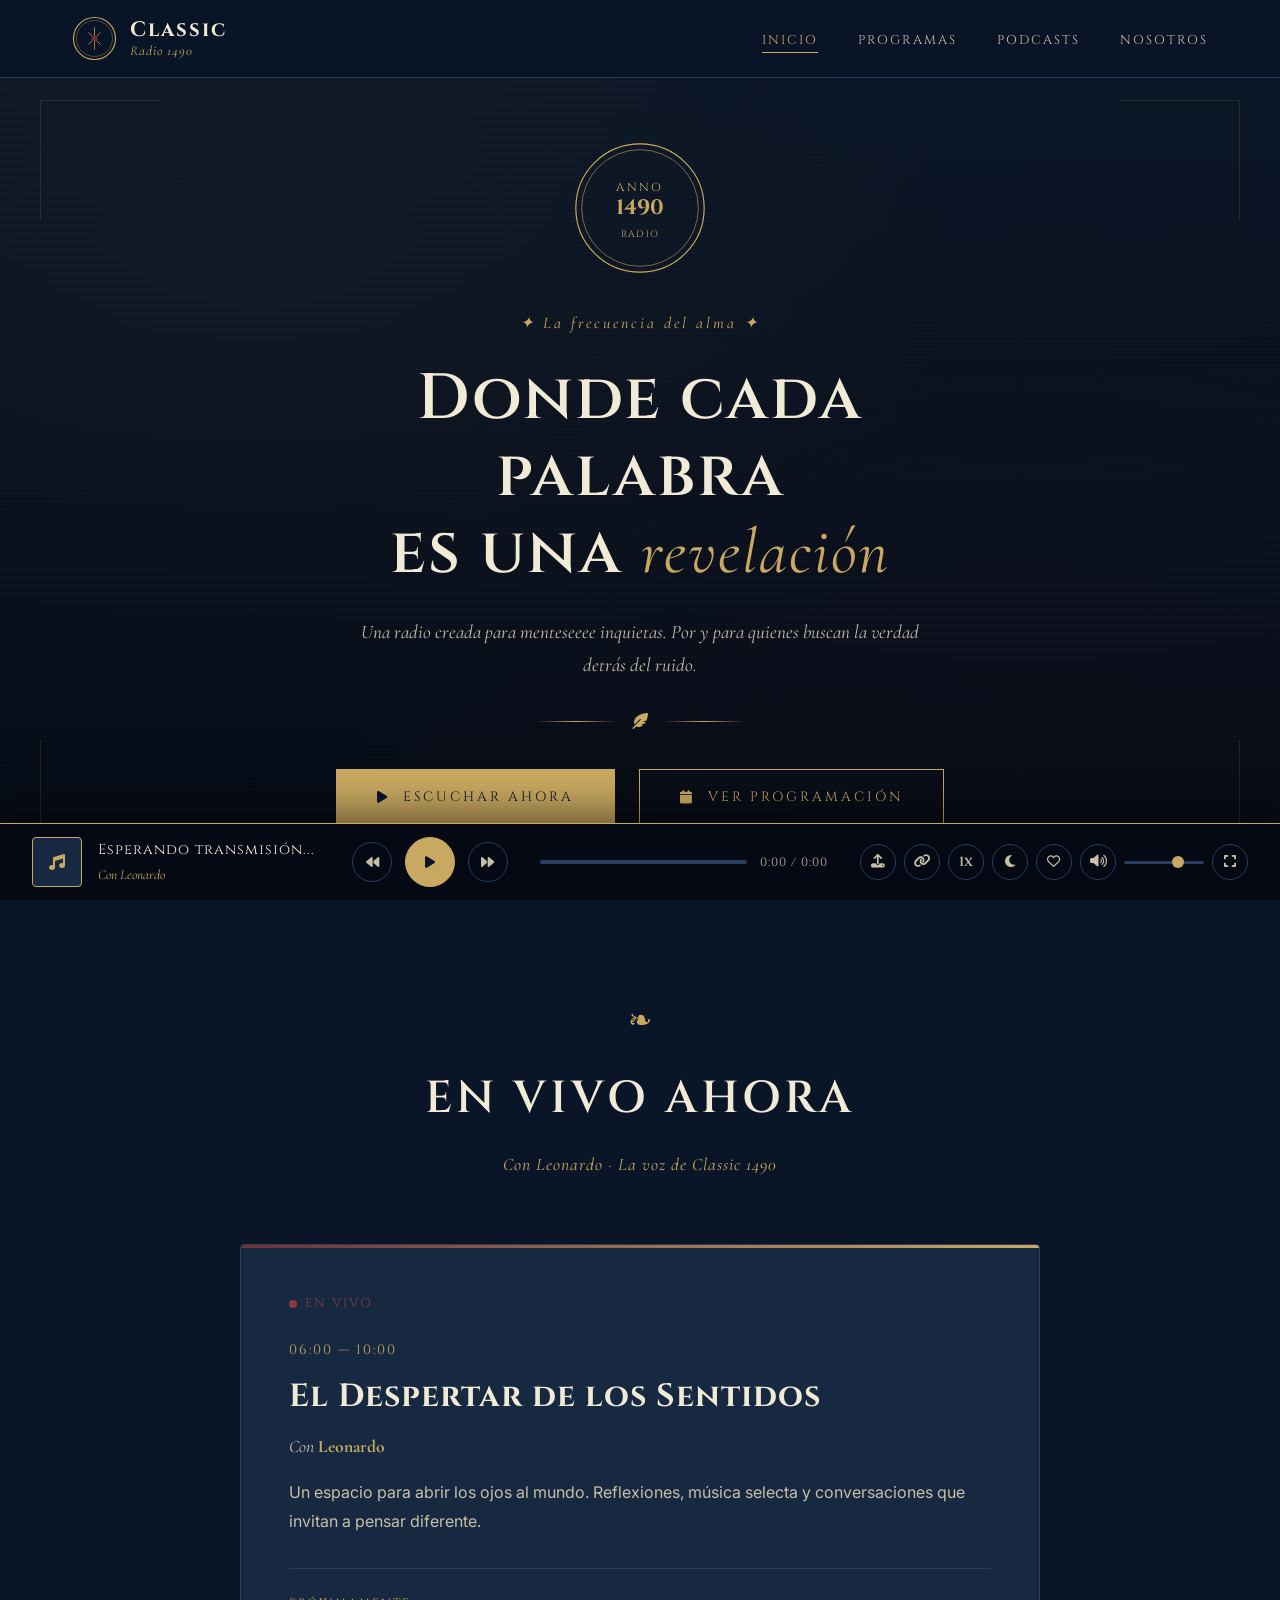
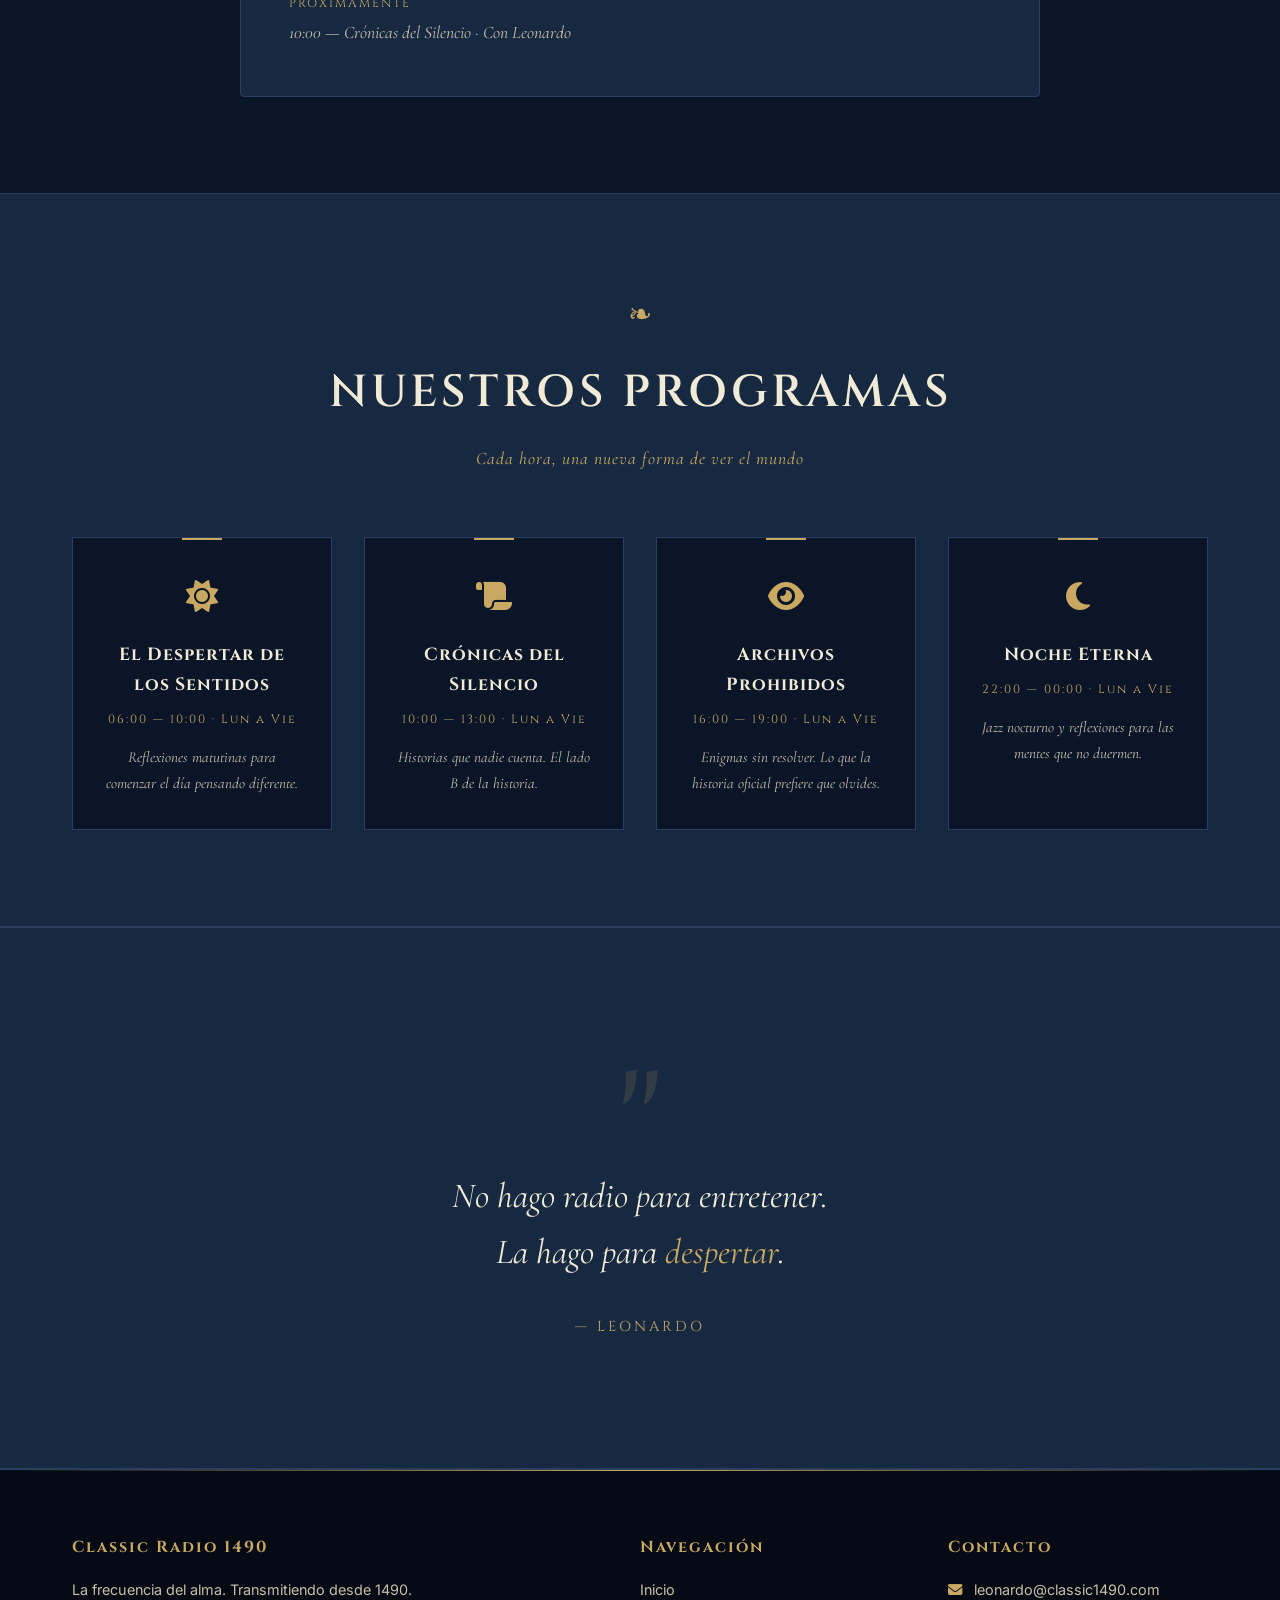
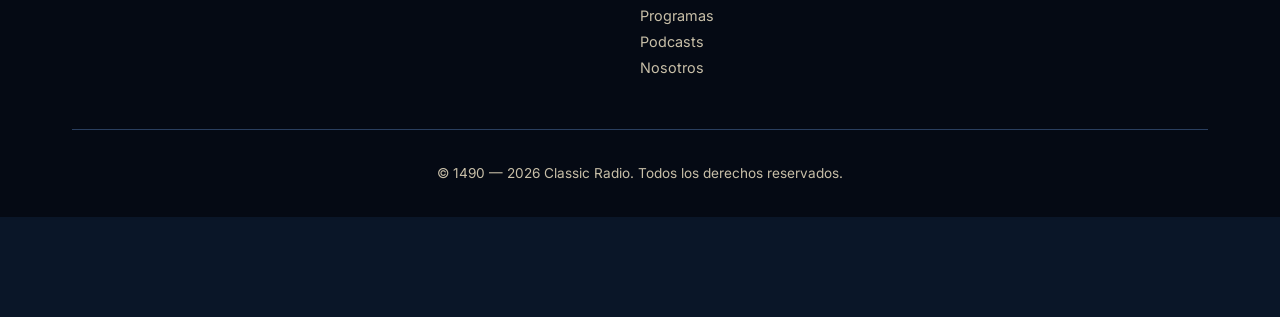
==== commit 053b90e0: "Primera subida de Radio Azul" ====
--- a/index.html
+++ b/index.html
@@ -1,280 +1,280 @@
-<!DOCTYPE html>
-<html lang="es">
-<head>
-    <meta charset="UTF-8">
-    <meta name="viewport" content="width=device-width, initial-scale=1.0">
-    <title>Classic Radio 1490 — La Frecuencia del Alma</title>
-    <link rel="preconnect" href="https://fonts.googleapis.com">
-    <link rel="preconnect" href="https://fonts.gstatic.com" crossorigin>
-    <link href="https://fonts.googleapis.com/css2?family=Cormorant+Garamond:ital,wght@0,400;0,600;0,700;1,400&family=Cinzel:wght@400;600;700&family=Inter:wght@300;400;500&display=swap" rel="stylesheet">
-    <link rel="stylesheet" href="https://cdnjs.cloudflare.com/ajax/libs/font-awesome/6.4.0/css/all.min.css">
-    <link rel="stylesheet" href="styles.css">
-</head>
-<body>
-
-    <div class="visual-background">
-        <div class="bg-overlay"></div>
-        <div class="bg-particles" id="particles"></div>
-    </div>
-
-    <nav class="navbar">
-        <div class="container nav-container">
-            <a href="index.html" class="logo-link">
-                <svg class="logo-svg" viewBox="0 0 60 60">
-                    <circle cx="30" cy="30" r="28" fill="none" stroke="#C9A961" stroke-width="1.5"/>
-                    <circle cx="30" cy="30" r="24" fill="none" stroke="#C9A961" stroke-width="0.5"/>
-                    <path d="M30 15 L30 45 M22 22 L38 38 M38 22 L22 38" stroke="#C9A961" stroke-width="1" fill="none"/>
-                    <circle cx="30" cy="30" r="4" fill="#722F37"/>
-                </svg>
-                <div class="logo-text">
-                    <span class="logo-name">Classic</span>
-                    <span class="logo-sub">Radio 1490</span>
-                </div>
-            </a>
-            <ul class="nav-links">
-                <li><a href="index.html" class="active">Inicio</a></li>
-                <li><a href="programas.html">Programas</a></li>
-                <li><a href="podcasts.html">Podcasts</a></li>
-                <li><a href="nosotros.html">Nosotros</a></li>
-            </ul>
-            <button class="menu-toggle" aria-label="Menú">
-                <span></span><span></span><span></span>
-            </button>
-        </div>
-    </nav>
-
-    <section class="hero">
-        <div class="hero-ornament top-left"></div>
-        <div class="hero-ornament top-right"></div>
-        <div class="hero-ornament bottom-left"></div>
-        <div class="hero-ornament bottom-right"></div>
-        
-        <div class="container hero-content">
-            <div class="hero-seal">
-                <svg viewBox="0 0 120 120">
-                    <circle cx="60" cy="60" r="55" fill="none" stroke="#C9A961" stroke-width="1"/>
-                    <circle cx="60" cy="60" r="50" fill="none" stroke="#C9A961" stroke-width="0.5"/>
-                    <text x="60" y="45" text-anchor="middle" font-family="Cinzel" font-size="10" fill="#C9A961" letter-spacing="2">ANNO</text>
-                    <text x="60" y="65" text-anchor="middle" font-family="Cinzel" font-size="18" fill="#C9A961" font-weight="700">1490</text>
-                    <text x="60" y="85" text-anchor="middle" font-family="Cinzel" font-size="8" fill="#C9A961" letter-spacing="1">RADIO</text>
-                </svg>
-            </div>
-            
-            <p class="hero-eyebrow">✦ La frecuencia del alma ✦</p>
-            <h1 class="hero-title">Donde cada palabra<br>es una <em>revelación</em></h1>
-            <p class="hero-description">Una radio creada para mentes inquietas. Por y para quienes buscan la verdad detrás del ruido.</p>
-            
-            <div class="hero-divider">
-                <span></span>
-                <i class="fas fa-feather-pointed"></i>
-                <span></span>
-            </div>
-            
-            <div class="hero-cta-group">
-                <a href="#actual" class="btn-primary">
-                    <i class="fas fa-play"></i> Escuchar Ahora
-                </a>
-                <a href="programas.html" class="btn-secondary">
-                    <i class="fas fa-calendar"></i> Ver Programación
-                </a>
-            </div>
-        </div>
-    </section>
-
-    <section id="actual" class="on-air-section">
-        <div class="container">
-            <div class="section-header">
-                <span class="section-ornament">❧</span>
-                <h2 class="section-title">En Vivo Ahora</h2>
-                <p class="section-subtitle">Con Leonardo · La voz de Classic 1490</p>
-            </div>
-
-            <div class="on-air-card">
-                <div class="on-air-live">
-                    <span class="live-dot"></span>
-                    <span>EN VIVO</span>
-                </div>
-                <div class="on-air-info">
-                    <span class="on-air-time">06:00 — 10:00</span>
-                    <h3>El Despertar de los Sentidos</h3>
-                    <p class="on-air-host">Con <strong>Leonardo</strong></p>
-                    <p class="on-air-desc">Un espacio para abrir los ojos al mundo. Reflexiones, música selecta y conversaciones que invitan a pensar diferente.</p>
-                </div>
-                <div class="on-air-next">
-                    <span class="next-label">Próximamente</span>
-                    <span class="next-show">10:00 — Crónicas del Silencio · Con Leonardo</span>
-                </div>
-            </div>
-        </div>
-    </section>
-
-    <section class="featured-section">
-        <div class="container">
-            <div class="section-header">
-                <span class="section-ornament">❧</span>
-                <h2 class="section-title">Nuestros Programas</h2>
-                <p class="section-subtitle">Cada hora, una nueva forma de ver el mundo</p>
-            </div>
-
-            <div class="programs-grid">
-                <a href="programas.html" class="program-card">
-                    <div class="program-icon"><i class="fas fa-sun"></i></div>
-                    <h3>El Despertar de los Sentidos</h3>
-                    <p class="program-time">06:00 — 10:00 · Lun a Vie</p>
-                    <p class="program-desc">Reflexiones matutinas para comenzar el día pensando diferente.</p>
-                </a>
-                <a href="programas.html" class="program-card">
-                    <div class="program-icon"><i class="fas fa-scroll"></i></div>
-                    <h3>Crónicas del Silencio</h3>
-                    <p class="program-time">10:00 — 13:00 · Lun a Vie</p>
-                    <p class="program-desc">Historias que nadie cuenta. El lado B de la historia.</p>
-                </a>
-                <a href="programas.html" class="program-card">
-                    <div class="program-icon"><i class="fas fa-eye"></i></div>
-                    <h3>Archivos Prohibidos</h3>
-                    <p class="program-time">16:00 — 19:00 · Lun a Vie</p>
-                    <p class="program-desc">Enigmas sin resolver. Lo que la historia oficial prefiere que olvides.</p>
-                </a>
-                <a href="programas.html" class="program-card">
-                    <div class="program-icon"><i class="fas fa-moon"></i></div>
-                    <h3>Noche Eterna</h3>
-                    <p class="program-time">22:00 — 00:00 · Lun a Vie</p>
-                    <p class="program-desc">Jazz nocturno y reflexiones para las mentes que no duermen.</p>
-                </a>
-            </div>
-        </div>
-    </section>
-
-    <section class="quote-section">
-        <div class="container">
-            <span class="quote-mark">"</span>
-            <blockquote class="quote-text">
-                No hago radio para entretener.<br>
-                La hago para <em>despertar</em>.
-            </blockquote>
-            <cite class="quote-author">— Leonardo</cite>
-        </div>
-    </section>
-
-    <footer class="footer">
-        <div class="container">
-            <div class="footer-grid">
-                <div class="footer-col">
-                    <h4>Classic Radio 1490</h4>
-                    <p>La frecuencia del alma. Transmitiendo desde 1490.</p>
-                </div>
-                <div class="footer-col">
-                    <h4>Navegación</h4>
-                    <ul>
-                        <li><a href="index.html">Inicio</a></li>
-                        <li><a href="programas.html">Programas</a></li>
-                        <li><a href="podcasts.html">Podcasts</a></li>
-                        <li><a href="nosotros.html">Nosotros</a></li>
-                    </ul>
-                </div>
-                <div class="footer-col">
-                    <h4>Contacto</h4>
-                    <ul>
-                        <li><i class="fas fa-envelope"></i> leonardo@classic1490.com</li>
-                    </ul>
-                </div>
-            </div>
-            <div class="footer-bottom">
-                <p>© 1490 — 2026 Classic Radio. Todos los derechos reservados.</p>
-            </div>
-        </div>
-    </footer>
-
-    <div class="floating-player" id="floating-player">
-        <div class="fp-info">
-            <div class="fp-artwork"><i class="fas fa-music"></i></div>
-            <div class="fp-text">
-                <p class="fp-title" id="fp-title">Esperando transmisión...</p>
-                <p class="fp-artist" id="fp-artist">Con Leonardo</p>
-            </div>
-        </div>
-        <div class="fp-controls">
-            <button class="fp-btn" id="fp-rewind" title="Retroceder 15s"><i class="fas fa-backward"></i></button>
-            <button class="fp-btn fp-play" id="fp-play" title="Reproducir"><i class="fas fa-play" id="fp-play-icon"></i></button>
-            <button class="fp-btn" id="fp-forward" title="Adelantar 15s"><i class="fas fa-forward"></i></button>
-        </div>
-        <div class="fp-progress">
-            <div class="fp-progress-bar" id="fp-progress-bar">
-                <div class="fp-progress-fill" id="fp-progress-fill"></div>
-            </div>
-            <span class="fp-time" id="fp-time">0:00 / 0:00</span>
-        </div>
-        <div class="fp-actions">
-            <label for="fp-file" class="fp-action-btn" title="Subir audio"><i class="fas fa-upload"></i></label>
-            <input type="file" id="fp-file" accept="audio/*" hidden>
-            <button class="fp-action-btn" id="fp-url" title="Usar URL"><i class="fas fa-link"></i></button>
-            <button class="fp-action-btn" id="fp-speed" title="Velocidad"><span id="fp-speed-label">1x</span></button>
-            <button class="fp-action-btn" id="fp-sleep" title="Temporizador"><i class="fas fa-moon"></i></button>
-            <button class="fp-action-btn" id="fp-favorite" title="Favorito"><i class="far fa-heart" id="fp-fav-icon"></i></button>
-            <button class="fp-action-btn" id="fp-volume-btn" title="Volumen"><i class="fas fa-volume-high" id="fp-volume-icon"></i></button>
-            <input type="range" id="fp-volume" min="0" max="100" value="70" class="fp-volume-slider">
-            <button class="fp-action-btn" id="fp-expand" title="Expandir"><i class="fas fa-expand"></i></button>
-        </div>
-        <audio id="main-audio" preload="metadata"></audio>
-    </div>
-
-    <div class="player-modal" id="player-modal">
-        <div class="modal-content">
-            <button class="modal-close" id="modal-close"><i class="fas fa-times"></i></button>
-            <div class="modal-artwork"><i class="fas fa-music"></i></div>
-            <h2 id="modal-title">Esperando transmisión...</h2>
-            <p id="modal-artist">Con Leonardo</p>
-            <div class="modal-visualizer" id="modal-visualizer">
-                <span></span><span></span><span></span><span></span><span></span>
-                <span></span><span></span><span></span><span></span><span></span>
-                <span></span><span></span><span></span><span></span>
-            </div>
-            <div class="modal-progress">
-                <span id="modal-current">0:00</span>
-                <div class="modal-progress-bar" id="modal-progress-bar">
-                    <div class="modal-progress-fill" id="modal-progress-fill"></div>
-                </div>
-                <span id="modal-total">0:00</span>
-            </div>
-            <div class="modal-controls">
-                <button class="modal-btn" id="modal-rewind"><i class="fas fa-backward"></i></button>
-                <button class="modal-btn modal-play" id="modal-play"><i class="fas fa-play" id="modal-play-icon"></i></button>
-                <button class="modal-btn" id="modal-forward"><i class="fas fa-forward"></i></button>
-            </div>
-            <div class="modal-extra">
-                <button class="modal-extra-btn" id="modal-speed">
-                    <i class="fas fa-gauge-high"></i> <span id="modal-speed-label">Velocidad: 1x</span>
-                </button>
-                <button class="modal-extra-btn" id="modal-sleep">
-                    <i class="fas fa-moon"></i> <span>Temporizador</span>
-                </button>
-                <button class="modal-extra-btn" id="modal-favorite">
-                    <i class="far fa-heart" id="modal-fav-icon"></i> <span>Favorito</span>
-                </button>
-            </div>
-            <div class="modal-volume">
-                <i class="fas fa-volume-low"></i>
-                <input type="range" id="modal-volume" min="0" max="100" value="70">
-                <span id="modal-vol-value">70%</span>
-            </div>
-            <div class="modal-source">
-                <p class="source-label">— Fuente de audio —</p>
-                <div class="source-buttons">
-                    <label for="modal-file" class="source-btn"><i class="fas fa-upload"></i> Subir audio</label>
-                    <input type="file" id="modal-file" accept="audio/*" hidden>
-                    <button class="source-btn" id="modal-url"><i class="fas fa-link"></i> Usar URL</button>
-                    <button class="source-btn" id="modal-clear"><i class="fas fa-trash"></i> Limpiar</button>
-                </div>
-            </div>
-        </div>
-    </div>
-
-    <div class="notification" id="notification">
-        <i class="fas fa-check-circle"></i>
-        <span id="notification-text"></span>
-    </div>
-
-    <script src="player.js"></script>
-    <script src="main.js"></script>
-</body>
+<!DOCTYPE html>
+<html lang="es">
+<head>
+    <meta charset="UTF-8">
+    <meta name="viewport" content="width=device-width, initial-scale=1.0">
+    <title>Classic Radio 1490 — La Frecuencia del Alma</title>
+    <link rel="preconnect" href="https://fonts.googleapis.com">
+    <link rel="preconnect" href="https://fonts.gstatic.com" crossorigin>
+    <link href="https://fonts.googleapis.com/css2?family=Cormorant+Garamond:ital,wght@0,400;0,600;0,700;1,400&family=Cinzel:wght@400;600;700&family=Inter:wght@300;400;500&display=swap" rel="stylesheet">
+    <link rel="stylesheet" href="https://cdnjs.cloudflare.com/ajax/libs/font-awesome/6.4.0/css/all.min.css">
+    <link rel="stylesheet" href="styles.css">
+</head>
+<body>
+
+    <div class="visual-background">
+        <div class="bg-overlay"></div>
+        <div class="bg-particles" id="particles"></div>
+    </div>
+
+    <nav class="navbar">
+        <div class="container nav-container">
+            <a href="index.html" class="logo-link">
+                <svg class="logo-svg" viewBox="0 0 60 60">
+                    <circle cx="30" cy="30" r="28" fill="none" stroke="#C9A961" stroke-width="1.5"/>
+                    <circle cx="30" cy="30" r="24" fill="none" stroke="#C9A961" stroke-width="0.5"/>
+                    <path d="M30 15 L30 45 M22 22 L38 38 M38 22 L22 38" stroke="#C9A961" stroke-width="1" fill="none"/>
+                    <circle cx="30" cy="30" r="4" fill="#722F37"/>
+                </svg>
+                <div class="logo-text">
+                    <span class="logo-name">Classic</span>
+                    <span class="logo-sub">Radio 1490</span>
+                </div>
+            </a>
+            <ul class="nav-links">
+                <li><a href="index.html" class="active">Inicio</a></li>
+                <li><a href="programas.html">Programas</a></li>
+                <li><a href="podcasts.html">Podcasts</a></li>
+                <li><a href="nosotros.html">Nosotros</a></li>
+            </ul>
+            <button class="menu-toggle" aria-label="Menú">
+                <span></span><span></span><span></span>
+            </button>
+        </div>
+    </nav>
+
+    <section class="hero">
+        <div class="hero-ornament top-left"></div>
+        <div class="hero-ornament top-right"></div>
+        <div class="hero-ornament bottom-left"></div>
+        <div class="hero-ornament bottom-right"></div>
+        
+        <div class="container hero-content">
+            <div class="hero-seal">
+                <svg viewBox="0 0 120 120">
+                    <circle cx="60" cy="60" r="55" fill="none" stroke="#C9A961" stroke-width="1"/>
+                    <circle cx="60" cy="60" r="50" fill="none" stroke="#C9A961" stroke-width="0.5"/>
+                    <text x="60" y="45" text-anchor="middle" font-family="Cinzel" font-size="10" fill="#C9A961" letter-spacing="2">ANNO</text>
+                    <text x="60" y="65" text-anchor="middle" font-family="Cinzel" font-size="18" fill="#C9A961" font-weight="700">1490</text>
+                    <text x="60" y="85" text-anchor="middle" font-family="Cinzel" font-size="8" fill="#C9A961" letter-spacing="1">RADIO</text>
+                </svg>
+            </div>
+            
+            <p class="hero-eyebrow">✦ La frecuencia del alma ✦</p>
+            <h1 class="hero-title">Donde cada palabra<br>es una <em>revelación</em></h1>
+            <p class="hero-description">Una radio creada para menteseeee inquietas. Por y para quienes buscan la verdad detrás del ruido.</p>
+            
+            <div class="hero-divider">
+                <span></span>
+                <i class="fas fa-feather-pointed"></i>
+                <span></span>
+            </div>
+            
+            <div class="hero-cta-group">
+                <a href="#actual" class="btn-primary">
+                    <i class="fas fa-play"></i> Escuchar Ahora
+                </a>
+                <a href="programas.html" class="btn-secondary">
+                    <i class="fas fa-calendar"></i> Ver Programación
+                </a>
+            </div>
+        </div>
+    </section>
+
+    <section id="actual" class="on-air-section">
+        <div class="container">
+            <div class="section-header">
+                <span class="section-ornament">❧</span>
+                <h2 class="section-title">En Vivo Ahora</h2>
+                <p class="section-subtitle">Con Leonardo · La voz de Classic 1490</p>
+            </div>
+
+            <div class="on-air-card">
+                <div class="on-air-live">
+                    <span class="live-dot"></span>
+                    <span>EN VIVO</span>
+                </div>
+                <div class="on-air-info">
+                    <span class="on-air-time">06:00 — 10:00</span>
+                    <h3>El Despertar de los Sentidos</h3>
+                    <p class="on-air-host">Con <strong>Leonardo</strong></p>
+                    <p class="on-air-desc">Un espacio para abrir los ojos al mundo. Reflexiones, música selecta y conversaciones que invitan a pensar diferente.</p>
+                </div>
+                <div class="on-air-next">
+                    <span class="next-label">Próximamente</span>
+                    <span class="next-show">10:00 — Crónicas del Silencio · Con Leonardo</span>
+                </div>
+            </div>
+        </div>
+    </section>
+
+    <section class="featured-section">
+        <div class="container">
+            <div class="section-header">
+                <span class="section-ornament">❧</span>
+                <h2 class="section-title">Nuestros Programas</h2>
+                <p class="section-subtitle">Cada hora, una nueva forma de ver el mundo</p>
+            </div>
+
+            <div class="programs-grid">
+                <a href="programas.html" class="program-card">
+                    <div class="program-icon"><i class="fas fa-sun"></i></div>
+                    <h3>El Despertar de los Sentidos</h3>
+                    <p class="program-time">06:00 — 10:00 · Lun a Vie</p>
+                    <p class="program-desc">Reflexiones matutinas para comenzar el día pensando diferente.</p>
+                </a>
+                <a href="programas.html" class="program-card">
+                    <div class="program-icon"><i class="fas fa-scroll"></i></div>
+                    <h3>Crónicas del Silencio</h3>
+                    <p class="program-time">10:00 — 13:00 · Lun a Vie</p>
+                    <p class="program-desc">Historias que nadie cuenta. El lado B de la historia.</p>
+                </a>
+                <a href="programas.html" class="program-card">
+                    <div class="program-icon"><i class="fas fa-eye"></i></div>
+                    <h3>Archivos Prohibidos</h3>
+                    <p class="program-time">16:00 — 19:00 · Lun a Vie</p>
+                    <p class="program-desc">Enigmas sin resolver. Lo que la historia oficial prefiere que olvides.</p>
+                </a>
+                <a href="programas.html" class="program-card">
+                    <div class="program-icon"><i class="fas fa-moon"></i></div>
+                    <h3>Noche Eterna</h3>
+                    <p class="program-time">22:00 — 00:00 · Lun a Vie</p>
+                    <p class="program-desc">Jazz nocturno y reflexiones para las mentes que no duermen.</p>
+                </a>
+            </div>
+        </div>
+    </section>
+
+    <section class="quote-section">
+        <div class="container">
+            <span class="quote-mark">"</span>
+            <blockquote class="quote-text">
+                No hago radio para entretener.<br>
+                La hago para <em>despertar</em>.
+            </blockquote>
+            <cite class="quote-author">— Leonardo</cite>
+        </div>
+    </section>
+
+    <footer class="footer">
+        <div class="container">
+            <div class="footer-grid">
+                <div class="footer-col">
+                    <h4>Classic Radio 1490</h4>
+                    <p>La frecuencia del alma. Transmitiendo desde 1490.</p>
+                </div>
+                <div class="footer-col">
+                    <h4>Navegación</h4>
+                    <ul>
+                        <li><a href="index.html">Inicio</a></li>
+                        <li><a href="programas.html">Programas</a></li>
+                        <li><a href="podcasts.html">Podcasts</a></li>
+                        <li><a href="nosotros.html">Nosotros</a></li>
+                    </ul>
+                </div>
+                <div class="footer-col">
+                    <h4>Contacto</h4>
+                    <ul>
+                        <li><i class="fas fa-envelope"></i> leonardo@classic1490.com</li>
+                    </ul>
+                </div>
+            </div>
+            <div class="footer-bottom">
+                <p>© 1490 — 2026 Classic Radio. Todos los derechos reservados.</p>
+            </div>
+        </div>
+    </footer>
+
+    <div class="floating-player" id="floating-player">
+        <div class="fp-info">
+            <div class="fp-artwork"><i class="fas fa-music"></i></div>
+            <div class="fp-text">
+                <p class="fp-title" id="fp-title">Esperando transmisión...</p>
+                <p class="fp-artist" id="fp-artist">Con Leonardo</p>
+            </div>
+        </div>
+        <div class="fp-controls">
+            <button class="fp-btn" id="fp-rewind" title="Retroceder 15s"><i class="fas fa-backward"></i></button>
+            <button class="fp-btn fp-play" id="fp-play" title="Reproducir"><i class="fas fa-play" id="fp-play-icon"></i></button>
+            <button class="fp-btn" id="fp-forward" title="Adelantar 15s"><i class="fas fa-forward"></i></button>
+        </div>
+        <div class="fp-progress">
+            <div class="fp-progress-bar" id="fp-progress-bar">
+                <div class="fp-progress-fill" id="fp-progress-fill"></div>
+            </div>
+            <span class="fp-time" id="fp-time">0:00 / 0:00</span>
+        </div>
+        <div class="fp-actions">
+            <label for="fp-file" class="fp-action-btn" title="Subir audio"><i class="fas fa-upload"></i></label>
+            <input type="file" id="fp-file" accept="audio/*" hidden>
+            <button class="fp-action-btn" id="fp-url" title="Usar URL"><i class="fas fa-link"></i></button>
+            <button class="fp-action-btn" id="fp-speed" title="Velocidad"><span id="fp-speed-label">1x</span></button>
+            <button class="fp-action-btn" id="fp-sleep" title="Temporizador"><i class="fas fa-moon"></i></button>
+            <button class="fp-action-btn" id="fp-favorite" title="Favorito"><i class="far fa-heart" id="fp-fav-icon"></i></button>
+            <button class="fp-action-btn" id="fp-volume-btn" title="Volumen"><i class="fas fa-volume-high" id="fp-volume-icon"></i></button>
+            <input type="range" id="fp-volume" min="0" max="100" value="70" class="fp-volume-slider">
+            <button class="fp-action-btn" id="fp-expand" title="Expandir"><i class="fas fa-expand"></i></button>
+        </div>
+        <audio id="main-audio" preload="metadata"></audio>
+    </div>
+
+    <div class="player-modal" id="player-modal">
+        <div class="modal-content">
+            <button class="modal-close" id="modal-close"><i class="fas fa-times"></i></button>
+            <div class="modal-artwork"><i class="fas fa-music"></i></div>
+            <h2 id="modal-title">Esperando transmisión...</h2>
+            <p id="modal-artist">Con Leonardo</p>
+            <div class="modal-visualizer" id="modal-visualizer">
+                <span></span><span></span><span></span><span></span><span></span>
+                <span></span><span></span><span></span><span></span><span></span>
+                <span></span><span></span><span></span><span></span>
+            </div>
+            <div class="modal-progress">
+                <span id="modal-current">0:00</span>
+                <div class="modal-progress-bar" id="modal-progress-bar">
+                    <div class="modal-progress-fill" id="modal-progress-fill"></div>
+                </div>
+                <span id="modal-total">0:00</span>
+            </div>
+            <div class="modal-controls">
+                <button class="modal-btn" id="modal-rewind"><i class="fas fa-backward"></i></button>
+                <button class="modal-btn modal-play" id="modal-play"><i class="fas fa-play" id="modal-play-icon"></i></button>
+                <button class="modal-btn" id="modal-forward"><i class="fas fa-forward"></i></button>
+            </div>
+            <div class="modal-extra">
+                <button class="modal-extra-btn" id="modal-speed">
+                    <i class="fas fa-gauge-high"></i> <span id="modal-speed-label">Velocidad: 1x</span>
+                </button>
+                <button class="modal-extra-btn" id="modal-sleep">
+                    <i class="fas fa-moon"></i> <span>Temporizador</span>
+                </button>
+                <button class="modal-extra-btn" id="modal-favorite">
+                    <i class="far fa-heart" id="modal-fav-icon"></i> <span>Favorito</span>
+                </button>
+            </div>
+            <div class="modal-volume">
+                <i class="fas fa-volume-low"></i>
+                <input type="range" id="modal-volume" min="0" max="100" value="70">
+                <span id="modal-vol-value">70%</span>
+            </div>
+            <div class="modal-source">
+                <p class="source-label">— Fuente de audio —</p>
+                <div class="source-buttons">
+                    <label for="modal-file" class="source-btn"><i class="fas fa-upload"></i> Subir audio</label>
+                    <input type="file" id="modal-file" accept="audio/*" hidden>
+                    <button class="source-btn" id="modal-url"><i class="fas fa-link"></i> Usar URL</button>
+                    <button class="source-btn" id="modal-clear"><i class="fas fa-trash"></i> Limpiar</button>
+                </div>
+            </div>
+        </div>
+    </div>
+
+    <div class="notification" id="notification">
+        <i class="fas fa-check-circle"></i>
+        <span id="notification-text"></span>
+    </div>
+
+    <script src="player.js"></script>
+    <script src="main.js"></script>
+</body>
 </html>
--- a/styles.css
+++ b/styles.css
@@ -1,1117 +1,1117 @@
-/* ============================================================
-   CLASSIC RADIO 1490 — BIBLIOTECA DE MEDIANOCHE
-   Azul profundo + Dorado antiguo + Burdeos
-============================================================ */
-
-:root {
-    --midnight: #0A1628;
-    --deep-blue: #162940;
-    --navy: #1F3A5F;
-    --gold: #C9A961;
-    --gold-light: #D4B876;
-    --gold-dim: #A68545;
-    --burgundy: #722F37;
-    --burgundy-light: #8B3A44;
-    --moss: #4A5D4F;
-    --pearl: #F0EAD6;
-    --pearl-dim: #C8BFA8;
-    --ink: #050A14;
-    --border: #2A3F5F;
-    --font-display: 'Cinzel', serif;
-    --font-heading: 'Cormorant Garamond', serif;
-    --font-body: 'Inter', sans-serif;
-    --ease: cubic-bezier(0.4, 0, 0.2, 1);
-}
-
-* { margin: 0; padding: 0; box-sizing: border-box; }
-html { scroll-behavior: smooth; }
-
-body {
-    font-family: var(--font-body);
-    background-color: var(--midnight);
-    color: var(--pearl);
-    line-height: 1.7;
-    overflow-x: hidden;
-    padding-bottom: 100px;
-}
-
-.container { max-width: 1200px; margin: 0 auto; padding: 0 2rem; }
-
-/* ---------- FONDO ---------- */
-.visual-background {
-    position: fixed;
-    inset: 0;
-    z-index: -1;
-    background: 
-        radial-gradient(ellipse at 20% 30%, rgba(201, 169, 97, 0.04) 0%, transparent 50%),
-        radial-gradient(ellipse at 80% 70%, rgba(114, 47, 55, 0.04) 0%, transparent 50%),
-        linear-gradient(180deg, var(--midnight) 0%, var(--ink) 100%);
-}
-
-.bg-overlay {
-    position: absolute;
-    inset: 0;
-    background-image: repeating-linear-gradient(0deg, transparent, transparent 2px, rgba(201, 169, 97, 0.015) 2px, rgba(201, 169, 97, 0.015) 4px);
-    pointer-events: none;
-}
-
-.bg-particles { position: absolute; inset: 0; overflow: hidden; }
-
-.particle {
-    position: absolute;
-    width: 2px;
-    height: 2px;
-    background: var(--gold);
-    border-radius: 50%;
-    opacity: 0;
-    animation: float-particle 15s infinite;
-}
-
-@keyframes float-particle {
-    0% { opacity: 0; transform: translateY(100vh) translateX(0); }
-    10% { opacity: 0.6; }
-    90% { opacity: 0.6; }
-    100% { opacity: 0; transform: translateY(-100px) translateX(100px); }
-}
-
-/* ---------- NAVBAR ---------- */
-.navbar {
-    position: fixed;
-    top: 0;
-    width: 100%;
-    z-index: 100;
-    background: rgba(10, 22, 40, 0.95);
-    backdrop-filter: blur(15px);
-    border-bottom: 1px solid var(--border);
-    padding: 1rem 0;
-}
-
-.nav-container { display: flex; justify-content: space-between; align-items: center; }
-
-.logo-link { display: flex; align-items: center; gap: 0.8rem; text-decoration: none; color: var(--pearl); }
-.logo-svg { width: 45px; height: 45px; transition: transform 0.4s var(--ease); }
-.logo-link:hover .logo-svg { transform: rotate(15deg); }
-
-.logo-text { display: flex; flex-direction: column; line-height: 1; }
-.logo-name { font-family: var(--font-display); font-size: 1.3rem; font-weight: 700; letter-spacing: 2px; }
-.logo-sub { font-family: var(--font-heading); font-style: italic; font-size: 0.85rem; color: var(--gold); letter-spacing: 1px; margin-top: 0.2rem; }
-
-.nav-links { display: flex; list-style: none; gap: 2.5rem; }
-
-.nav-links a {
-    color: var(--pearl-dim);
-    text-decoration: none;
-    font-family: var(--font-display);
-    font-size: 0.8rem;
-    letter-spacing: 2px;
-    text-transform: uppercase;
-    transition: color 0.3s var(--ease);
-    position: relative;
-    padding-bottom: 4px;
-}
-
-.nav-links a::after {
-    content: '';
-    position: absolute;
-    bottom: 0;
-    left: 0;
-    width: 0;
-    height: 1px;
-    background: var(--gold);
-    transition: width 0.3s var(--ease);
-}
-
-.nav-links a:hover, .nav-links a.active { color: var(--gold); }
-.nav-links a:hover::after, .nav-links a.active::after { width: 100%; }
-
-.menu-toggle { display: none; flex-direction: column; gap: 5px; background: transparent; border: none; cursor: pointer; padding: 8px; }
-.menu-toggle span { width: 25px; height: 2px; background: var(--gold); transition: all 0.3s var(--ease); }
-
-/* ---------- HERO ---------- */
-.hero {
-    min-height: 100vh;
-    display: flex;
-    align-items: center;
-    justify-content: center;
-    text-align: center;
-    padding: 8rem 2rem 4rem;
-    position: relative;
-}
-
-.hero-ornament { position: absolute; width: 120px; height: 120px; border: 1px solid var(--gold); opacity: 0.15; }
-.hero-ornament.top-left { top: 100px; left: 40px; border-right: none; border-bottom: none; }
-.hero-ornament.top-right { top: 100px; right: 40px; border-left: none; border-bottom: none; }
-.hero-ornament.bottom-left { bottom: 40px; left: 40px; border-right: none; border-top: none; }
-.hero-ornament.bottom-right { bottom: 40px; right: 40px; border-left: none; border-top: none; }
-
-.hero-content { max-width: 800px; position: relative; z-index: 2; }
-
-.hero-seal { width: 140px; height: 140px; margin: 0 auto 2rem; animation: fadeIn 1s var(--ease); }
-.hero-seal svg { width: 100%; height: 100%; }
-
-.hero-eyebrow { font-family: var(--font-heading); font-style: italic; color: var(--gold); font-size: 1rem; letter-spacing: 3px; margin-bottom: 1.5rem; animation: fadeInUp 1s var(--ease) 0.2s both; }
-
-.hero-title {
-    font-family: var(--font-display);
-    font-size: clamp(2.5rem, 5vw, 4rem);
-    font-weight: 600;
-    color: var(--pearl);
-    line-height: 1.2;
-    margin-bottom: 1.5rem;
-    letter-spacing: 2px;
-    animation: fadeInUp 1s var(--ease) 0.4s both;
-}
-
-.hero-title em { font-family: var(--font-heading); font-style: italic; color: var(--gold); font-weight: 400; }
-
-.hero-description { font-family: var(--font-heading); font-size: 1.2rem; color: var(--pearl-dim); max-width: 600px; margin: 0 auto 2rem; font-style: italic; animation: fadeInUp 1s var(--ease) 0.6s both; }
-
-.hero-divider { display: flex; align-items: center; justify-content: center; gap: 1rem; margin-bottom: 2.5rem; animation: fadeInUp 1s var(--ease) 0.8s both; }
-.hero-divider span { width: 80px; height: 1px; background: linear-gradient(90deg, transparent, var(--gold), transparent); }
-.hero-divider i { color: var(--gold); font-size: 1rem; }
-
-.hero-cta-group { display: flex; gap: 1.5rem; justify-content: center; flex-wrap: wrap; animation: fadeInUp 1s var(--ease) 1s both; }
-
-.btn-primary {
-    display: inline-flex;
-    align-items: center;
-    gap: 0.8rem;
-    padding: 1rem 2.5rem;
-    background: var(--gold);
-    color: var(--midnight);
-    text-decoration: none;
-    font-family: var(--font-display);
-    font-size: 0.85rem;
-    letter-spacing: 3px;
-    text-transform: uppercase;
-    border: 1px solid var(--gold);
-    transition: all 0.4s var(--ease);
-}
-
-.btn-primary:hover { background: var(--gold-light); border-color: var(--gold-light); transform: translateY(-2px); box-shadow: 0 10px 30px rgba(201, 169, 97, 0.3); }
-
-.btn-secondary {
-    display: inline-flex;
-    align-items: center;
-    gap: 0.8rem;
-    padding: 1rem 2.5rem;
-    background: transparent;
-    color: var(--gold);
-    text-decoration: none;
-    font-family: var(--font-display);
-    font-size: 0.85rem;
-    letter-spacing: 3px;
-    text-transform: uppercase;
-    border: 1px solid var(--gold);
-    transition: all 0.4s var(--ease);
-}
-
-.btn-secondary:hover { background: var(--gold); color: var(--midnight); transform: translateY(-2px); }
-
-/* ---------- PAGE HERO ---------- */
-.page-hero { padding: 10rem 2rem 4rem; text-align: center; border-bottom: 1px solid var(--border); }
-.page-eyebrow { font-family: var(--font-heading); font-style: italic; color: var(--gold); font-size: 1rem; letter-spacing: 3px; margin-bottom: 1rem; }
-.page-title { font-family: var(--font-display); font-size: clamp(2.5rem, 5vw, 4rem); color: var(--pearl); letter-spacing: 4px; margin-bottom: 1rem; }
-.page-subtitle { font-family: var(--font-heading); font-style: italic; color: var(--pearl-dim); font-size: 1.2rem; }
-
-/* ---------- SECCIONES ---------- */
-.section-header { text-align: center; margin-bottom: 4rem; }
-.section-ornament { display: block; color: var(--gold); font-size: 1.8rem; margin-bottom: 1rem; }
-.section-title { font-family: var(--font-display); font-size: clamp(2rem, 4vw, 2.8rem); color: var(--pearl); letter-spacing: 4px; text-transform: uppercase; margin-bottom: 0.8rem; font-weight: 600; }
-.section-subtitle { font-family: var(--font-heading); font-style: italic; color: var(--gold); font-size: 1.1rem; letter-spacing: 1px; }
-
-/* ---------- EN VIVO ---------- */
-.on-air-section { padding: 6rem 2rem; }
-
-.on-air-card {
-    max-width: 800px;
-    margin: 0 auto;
-    background: var(--deep-blue);
-    border: 1px solid var(--border);
-    border-radius: 4px;
-    padding: 3rem;
-    position: relative;
-    overflow: hidden;
-    transition: all 0.4s var(--ease);
-}
-
-.on-air-card::before {
-    content: '';
-    position: absolute;
-    top: 0;
-    left: 0;
-    width: 100%;
-    height: 3px;
-    background: linear-gradient(90deg, var(--burgundy), var(--gold));
-}
-
-.on-air-card:hover {
-    box-shadow: 0 20px 60px rgba(0, 0, 0, 0.4);
-    border-color: rgba(201, 169, 97, 0.3);
-}
-
-.on-air-live { display: flex; align-items: center; gap: 0.5rem; font-family: var(--font-display); font-size: 0.8rem; letter-spacing: 2px; color: var(--burgundy-light); margin-bottom: 1.5rem; }
-.live-dot { width: 8px; height: 8px; background: var(--burgundy-light); border-radius: 50%; animation: pulse 1.5s infinite; }
-@keyframes pulse { 0%, 100% { opacity: 1; box-shadow: 0 0 0 0 rgba(139, 58, 68, 0.5); } 50% { opacity: 0.6; box-shadow: 0 0 0 8px rgba(139, 58, 68, 0); } }
-
-.on-air-time { display: block; font-family: var(--font-display); font-size: 0.85rem; color: var(--gold); letter-spacing: 2px; margin-bottom: 0.5rem; }
-.on-air-info h3 { font-family: var(--font-display); font-size: 2rem; color: var(--pearl); margin-bottom: 0.5rem; letter-spacing: 1px; }
-.on-air-host { font-family: var(--font-heading); font-style: italic; color: var(--pearl-dim); font-size: 1.1rem; margin-bottom: 1rem; }
-.on-air-host strong { color: var(--gold); font-style: normal; }
-.on-air-desc { color: var(--pearl-dim); line-height: 1.8; margin-bottom: 2rem; }
-
-.on-air-next { padding-top: 1.5rem; border-top: 1px solid var(--border); }
-.next-label { display: block; font-family: var(--font-display); font-size: 0.75rem; letter-spacing: 2px; color: var(--gold); text-transform: uppercase; margin-bottom: 0.3rem; }
-.next-show { font-family: var(--font-heading); font-style: italic; color: var(--pearl-dim); font-size: 1.1rem; }
-
-/* ---------- PROGRAMAS GRID ---------- */
-.featured-section { padding: 6rem 2rem; background: var(--deep-blue); border-top: 1px solid var(--border); border-bottom: 1px solid var(--border); }
-
-.programs-grid { display: grid; grid-template-columns: repeat(auto-fit, minmax(240px, 1fr)); gap: 2rem; }
-
-.program-card {
-    background: var(--midnight);
-    border: 1px solid var(--border);
-    padding: 2rem;
-    text-align: center;
-    text-decoration: none;
-    color: var(--pearl);
-    transition: all 0.4s var(--ease);
-    position: relative;
-    overflow: hidden;
-}
-
-.program-card::before {
-    content: '';
-    position: absolute;
-    top: 0;
-    left: 50%;
-    transform: translateX(-50%);
-    width: 40px;
-    height: 2px;
-    background: var(--gold);
-    transition: width 0.4s var(--ease);
-}
-
-.program-card:hover { transform: translateY(-5px); border-color: var(--gold); box-shadow: 0 15px 40px rgba(0, 0, 0, 0.4); }
-.program-card:hover::before { width: 80px; }
-
-.program-icon { font-size: 2rem; color: var(--gold); margin-bottom: 1rem; }
-.program-card h3 { font-family: var(--font-display); font-size: 1.1rem; letter-spacing: 1px; margin-bottom: 0.5rem; }
-.program-time { font-family: var(--font-display); font-size: 0.75rem; color: var(--gold); letter-spacing: 2px; margin-bottom: 1rem; }
-.program-desc { font-family: var(--font-heading); font-style: italic; color: var(--pearl-dim); font-size: 0.95rem; }
-
-/* ---------- QUOTE ---------- */
-.quote-section {
-    padding: 8rem 2rem;
-    text-align: center;
-    position: relative;
-    background: var(--deep-blue);
-    border-top: 1px solid var(--border);
-    border-bottom: 1px solid var(--border);
-}
-.quote-mark { font-family: var(--font-display); font-size: 10rem; color: var(--gold); line-height: 1; opacity: 0.15; display: block; margin-bottom: -3rem; }
-.quote-text { font-family: var(--font-heading); font-style: italic; font-size: clamp(1.5rem, 3vw, 2.2rem); color: var(--pearl); line-height: 1.6; margin-bottom: 2rem; }
-.quote-text em { color: var(--gold); }
-.quote-author { font-family: var(--font-display); color: var(--gold); font-size: 0.9rem; letter-spacing: 3px; text-transform: uppercase; font-style: normal; }
-
-/* ---------- FILTROS ---------- */
-.filter-section { padding: 2rem 2rem 0; }
-
-.filter-bar {
-    display: flex;
-    gap: 0.8rem;
-    flex-wrap: wrap;
-    justify-content: center;
-    margin-bottom: 2rem;
-}
-
-.filter-btn {
-    padding: 0.6rem 1.3rem;
-    background: transparent;
-    border: 1px solid var(--border);
-    color: var(--pearl-dim);
-    font-family: var(--font-display);
-    font-size: 0.75rem;
-    letter-spacing: 2px;
-    text-transform: uppercase;
-    cursor: pointer;
-    border-radius: 2px;
-    transition: all 0.3s var(--ease);
-}
-
-.filter-btn:hover { border-color: var(--gold); color: var(--gold); }
-.filter-btn.active { background: var(--gold); color: var(--midnight); border-color: var(--gold); }
-
-/* ---------- PODCASTS ---------- */
-.podcasts-section { padding: 4rem 2rem 6rem; }
-.podcasts-grid { display: grid; grid-template-columns: repeat(auto-fit, minmax(320px, 1fr)); gap: 2rem; }
-
-.podcast-card {
-    background: var(--deep-blue);
-    border: 1px solid var(--border);
-    overflow: hidden;
-    transition: all 0.5s var(--ease);
-    position: relative;
-}
-
-.podcast-card.hidden { display: none; }
-
-.podcast-card::after {
-    content: '';
-    position: absolute;
-    bottom: 0;
-    left: 0;
-    width: 100%;
-    height: 3px;
-    background: linear-gradient(90deg, var(--gold), var(--burgundy));
-    transform: scaleX(0);
-    transition: transform 0.4s var(--ease);
-}
-
-.podcast-card:hover::after { transform: scaleX(1); }
-
-.podcast-card:hover {
-    transform: translateY(-8px);
-    border-color: var(--gold);
-    box-shadow: 0 25px 60px rgba(0, 0, 0, 0.4);
-}
-
-.podcast-cover {
-    height: 180px;
-    background: linear-gradient(135deg, var(--midnight) 0%, var(--navy) 100%);
-    display: flex;
-    align-items: center;
-    justify-content: center;
-    font-size: 3.5rem;
-    color: var(--gold);
-    border-bottom: 1px solid var(--border);
-    position: relative;
-    overflow: hidden;
-}
-
-.podcast-cover::before {
-    content: '';
-    position: absolute;
-    inset: 0;
-    background: radial-gradient(circle at 50% 50%, rgba(201, 169, 97, 0.1) 0%, transparent 70%);
-}
-
-.podcast-cover::after {
-    content: '';
-    position: absolute;
-    inset: 15px;
-    border: 1px solid rgba(201, 169, 97, 0.15);
-    border-radius: 50%;
-}
-
-.podcast-info { padding: 1.8rem; }
-.podcast-series { font-family: var(--font-display); font-size: 0.7rem; letter-spacing: 2px; color: var(--gold); text-transform: uppercase; margin-bottom: 0.5rem; display: block; }
-.podcast-info h3 { font-family: var(--font-display); font-size: 1.2rem; color: var(--pearl); margin-bottom: 1rem; letter-spacing: 1px; line-height: 1.3; }
-.podcast-desc { color: var(--pearl-dim); line-height: 1.7; margin-bottom: 1.5rem; font-size: 0.9rem; }
-
-.podcast-meta { display: flex; gap: 1.5rem; margin-bottom: 1.5rem; color: var(--pearl-dim); font-size: 0.8rem; }
-.podcast-meta i { color: var(--gold); margin-right: 0.3rem; }
-
-.podcast-play {
-    width: 100%;
-    padding: 1rem;
-    background: var(--gold);
-    color: var(--midnight);
-    border: none;
-    font-family: var(--font-display);
-    font-size: 0.8rem;
-    letter-spacing: 2px;
-    text-transform: uppercase;
-    cursor: pointer;
-    transition: all 0.3s var(--ease);
-    display: flex;
-    align-items: center;
-    justify-content: center;
-    gap: 0.5rem;
-    position: relative;
-    overflow: hidden;
-}
-
-.podcast-play::before {
-    content: '';
-    position: absolute;
-    top: 50%;
-    left: 50%;
-    width: 0;
-    height: 0;
-    background: rgba(255, 255, 255, 0.2);
-    border-radius: 50%;
-    transform: translate(-50%, -50%);
-    transition: width 0.5s var(--ease), height 0.5s var(--ease);
-}
-
-.podcast-play:hover::before { width: 300px; height: 300px; }
-.podcast-play:hover { background: var(--gold-light); }
-.podcast-play.playing { background: var(--burgundy); color: var(--pearl); }
-
-/* ---------- SCHEDULE ---------- */
-.schedule-section { padding: 6rem 2rem; }
-.schedule-day { margin-bottom: 4rem; }
-.day-title { font-family: var(--font-display); font-size: 1.5rem; color: var(--gold); letter-spacing: 3px; margin-bottom: 2rem; padding-bottom: 1rem; border-bottom: 1px solid var(--border); }
-
-.schedule-grid { display: flex; flex-direction: column; gap: 1.5rem; }
-
-.schedule-item {
-    display: grid;
-    grid-template-columns: 150px 1fr;
-    gap: 2rem;
-    background: var(--deep-blue);
-    border: 1px solid var(--border);
-    padding: 2rem;
-    transition: all 0.4s var(--ease);
-    position: relative;
-    overflow: hidden;
-}
-
-.schedule-item::before {
-    content: '';
-    position: absolute;
-    left: 0;
-    top: 0;
-    width: 3px;
-    height: 100%;
-    background: var(--gold);
-    transform: scaleY(0);
-    transition: transform 0.4s var(--ease);
-}
-
-.schedule-item:hover::before { transform: scaleY(1); }
-.schedule-item:hover { border-color: var(--gold); transform: translateX(8px); box-shadow: 0 10px 30px rgba(0, 0, 0, 0.3); }
-
-.schedule-time { text-align: center; border-right: 1px solid var(--border); padding-right: 2rem; }
-.time-start { display: block; font-family: var(--font-display); font-size: 1.8rem; color: var(--gold); letter-spacing: 2px; }
-.time-end { display: block; font-family: var(--font-display); font-size: 1rem; color: var(--pearl-dim); letter-spacing: 2px; margin-top: 0.3rem; }
-
-.schedule-content h3 { font-family: var(--font-display); font-size: 1.3rem; color: var(--pearl); margin-bottom: 0.3rem; letter-spacing: 1px; }
-.schedule-host { font-family: var(--font-heading); font-style: italic; color: var(--gold); margin-bottom: 1rem; }
-.schedule-desc { color: var(--pearl-dim); line-height: 1.7; margin-bottom: 1rem; }
-.schedule-tag { display: inline-block; padding: 0.3rem 0.8rem; background: var(--midnight); border: 1px solid var(--gold); color: var(--gold); font-family: var(--font-display); font-size: 0.7rem; letter-spacing: 1px; text-transform: uppercase; }
-
-/* ---------- NOSOTROS ---------- */
-.about-story { padding: 6rem 2rem; }
-
-.story-intro { max-width: 800px; margin: 0 auto 5rem; text-align: center; }
-.story-intro h2 { font-family: var(--font-display); font-size: 2.5rem; color: var(--pearl); margin-bottom: 1.5rem; letter-spacing: 3px; }
-.story-lead { font-family: var(--font-heading); font-size: 1.8rem; color: var(--pearl); margin-bottom: 2rem; line-height: 1.5; }
-.story-lead em { color: var(--gold); font-style: italic; }
-.story-intro > p { color: var(--pearl-dim); font-size: 1.1rem; line-height: 1.9; }
-
-.leonardo-profile {
-    display: grid;
-    grid-template-columns: 300px 1fr;
-    gap: 4rem;
-    background: var(--deep-blue);
-    border: 1px solid var(--border);
-    padding: 3.5rem;
-    margin-bottom: 5rem;
-    align-items: center;
-    position: relative;
-    overflow: hidden;
-}
-
-.leonardo-profile::before {
-    content: '';
-    position: absolute;
-    top: 0;
-    left: 0;
-    width: 100%;
-    height: 3px;
-    background: linear-gradient(90deg, var(--gold), var(--burgundy), var(--gold));
-}
-
-.leonardo-photo {
-    width: 300px;
-    height: 360px;
-    position: relative;
-}
-
-.leonardo-photo-inner {
-    width: 100%;
-    height: 100%;
-    background: var(--midnight);
-    border: 2px solid var(--gold);
-    display: flex;
-    align-items: center;
-    justify-content: center;
-    font-size: 5rem;
-    color: var(--gold);
-    position: relative;
-    overflow: hidden;
-}
-
-.leonardo-photo-inner::after {
-    content: '';
-    position: absolute;
-    inset: 8px;
-    border: 1px solid rgba(201, 169, 97, 0.3);
-}
-
-.leonardo-label {
-    display: inline-block;
-    font-family: var(--font-display);
-    font-size: 0.7rem;
-    letter-spacing: 3px;
-    text-transform: uppercase;
-    color: var(--gold);
-    margin-bottom: 0.8rem;
-    padding: 0.3rem 0.8rem;
-    border: 1px solid var(--gold);
-}
-
-.leonardo-info h3 {
-    font-family: var(--font-display);
-    font-size: 2.5rem;
-    color: var(--pearl);
-    margin-bottom: 1.5rem;
-    letter-spacing: 3px;
-}
-
-.leonardo-bio {
-    color: var(--pearl-dim);
-    line-height: 1.9;
-    margin-bottom: 1.2rem;
-    font-size: 1.05rem;
-}
-
-.leonardo-quote {
-    font-family: var(--font-heading);
-    font-style: italic;
-    color: var(--pearl);
-    font-size: 1.3rem;
-    padding: 1.5rem 2rem;
-    border-left: 3px solid var(--gold);
-    margin: 2rem 0;
-    background: rgba(201, 169, 97, 0.05);
-    line-height: 1.6;
-}
-
-.leonardo-shows {
-    display: flex;
-    gap: 0.6rem;
-    flex-wrap: wrap;
-    margin-top: 1.5rem;
-}
-
-.leonardo-shows span {
-    padding: 0.4rem 1rem;
-    background: var(--midnight);
-    border: 1px solid var(--border);
-    color: var(--gold);
-    font-family: var(--font-display);
-    font-size: 0.7rem;
-    letter-spacing: 1px;
-    transition: all 0.3s var(--ease);
-}
-
-.leonardo-shows span:hover {
-    border-color: var(--gold);
-    background: rgba(201, 169, 97, 0.1);
-}
-
-.story-values {
-    display: grid;
-    grid-template-columns: repeat(auto-fit, minmax(240px, 1fr));
-    gap: 2rem;
-    margin-bottom: 5rem;
-}
-
-.value-card {
-    background: var(--deep-blue);
-    border: 1px solid var(--border);
-    padding: 2.5rem 2rem;
-    text-align: center;
-    transition: all 0.4s var(--ease);
-    position: relative;
-    overflow: hidden;
-}
-
-.value-card::before {
-    content: '';
-    position: absolute;
-    top: 0;
-    left: 50%;
-    transform: translateX(-50%);
-    width: 40px;
-    height: 2px;
-    background: var(--gold);
-    transition: width 0.4s var(--ease);
-}
-
-.value-card:hover {
-    transform: translateY(-8px);
-    border-color: var(--gold);
-    box-shadow: 0 20px 50px rgba(0, 0, 0, 0.3);
-}
-
-.value-card:hover::before { width: 80px; }
-
-.value-icon {
-    width: 60px;
-    height: 60px;
-    margin: 0 auto 1.5rem;
-    border: 1px solid var(--gold);
-    border-radius: 50%;
-    display: flex;
-    align-items: center;
-    justify-content: center;
-    transition: all 0.4s var(--ease);
-}
-
-.value-icon i { font-size: 1.5rem; color: var(--gold); }
-
-.value-card:hover .value-icon {
-    background: var(--gold);
-    transform: rotate(10deg) scale(1.1);
-}
-
-.value-card:hover .value-icon i { color: var(--midnight); }
-
-.value-card h3 {
-    font-family: var(--font-display);
-    font-size: 1.1rem;
-    color: var(--pearl);
-    margin-bottom: 0.8rem;
-    letter-spacing: 2px;
-}
-
-.value-card p { color: var(--pearl-dim); font-size: 0.95rem; line-height: 1.7; }
-
-.story-timeline {
-    max-width: 800px;
-    margin: 0 auto 5rem;
-    text-align: center;
-}
-
-.story-timeline h2 {
-    font-family: var(--font-display);
-    font-size: 2.5rem;
-    color: var(--pearl);
-    margin-bottom: 3rem;
-    letter-spacing: 3px;
-}
-
-.timeline { position: relative; padding-left: 3rem; text-align: left; }
-.timeline::before { content: ''; position: absolute; left: 0; top: 0; bottom: 0; width: 2px; background: linear-gradient(180deg, var(--gold), var(--burgundy), var(--gold)); }
-
-.timeline-item {
-    position: relative;
-    margin-bottom: 3rem;
-    padding-left: 2rem;
-    transition: all 0.4s var(--ease);
-}
-
-.timeline-item:hover { transform: translateX(10px); }
-
-.timeline-item::before {
-    content: '';
-    position: absolute;
-    left: -3.35rem;
-    top: 0.5rem;
-    width: 14px;
-    height: 14px;
-    background: var(--gold);
-    border-radius: 50%;
-    border: 3px solid var(--midnight);
-    box-shadow: 0 0 10px rgba(201, 169, 97, 0.4);
-    transition: all 0.3s var(--ease);
-}
-
-.timeline-item:hover::before {
-    transform: scale(1.3);
-    box-shadow: 0 0 20px rgba(201, 169, 97, 0.6);
-}
-
-.timeline-year {
-    font-family: var(--font-display);
-    font-size: 1.8rem;
-    color: var(--gold);
-    letter-spacing: 3px;
-    margin-bottom: 0.5rem;
-}
-
-.timeline-content h4 {
-    font-family: var(--font-display);
-    font-size: 1.2rem;
-    color: var(--pearl);
-    margin-bottom: 0.5rem;
-    letter-spacing: 1px;
-}
-
-.timeline-content p { color: var(--pearl-dim); line-height: 1.8; }
-
-.story-contact {
-    max-width: 800px;
-    margin: 0 auto;
-    text-align: center;
-    padding: 4rem 0;
-    border-top: 1px solid var(--border);
-}
-
-.story-contact h2 { font-family: var(--font-display); font-size: 2rem; color: var(--pearl); margin-bottom: 1rem; letter-spacing: 3px; }
-.story-contact > p { color: var(--pearl-dim); font-size: 1.05rem; margin-bottom: 3rem; }
-
-.contact-info { display: grid; grid-template-columns: repeat(auto-fit, minmax(200px, 1fr)); gap: 2rem; }
-
-.contact-item {
-    display: flex;
-    gap: 1rem;
-    align-items: flex-start;
-    text-align: left;
-    padding: 1.5rem;
-    background: var(--deep-blue);
-    border: 1px solid var(--border);
-    transition: all 0.3s var(--ease);
-}
-
-.contact-item:hover {
-    border-color: var(--gold);
-    transform: translateY(-3px);
-}
-
-.contact-item i { font-size: 1.5rem; color: var(--gold); margin-top: 0.3rem; }
-.contact-item strong { display: block; font-family: var(--font-display); color: var(--pearl); letter-spacing: 1px; margin-bottom: 0.3rem; font-size: 0.9rem; }
-.contact-item p { color: var(--pearl-dim); font-size: 0.95rem; }
-
-/* ---------- FOOTER ---------- */
-.footer {
-    padding: 4rem 2rem 2rem;
-    background: var(--ink);
-    border-top: 1px solid var(--border);
-    position: relative;
-}
-
-.footer::before {
-    content: '';
-    position: absolute;
-    top: 0;
-    left: 0;
-    width: 100%;
-    height: 1px;
-    background: linear-gradient(90deg, transparent, var(--gold), transparent);
-}
-
-.footer-grid { display: grid; grid-template-columns: 2fr 1fr 1fr; gap: 3rem; margin-bottom: 3rem; }
-.footer-col h4 { font-family: var(--font-display); color: var(--gold); letter-spacing: 2px; margin-bottom: 1rem; font-size: 1rem; }
-.footer-col p, .footer-col li { color: var(--pearl-dim); font-size: 0.9rem; line-height: 1.8; }
-.footer-col ul { list-style: none; }
-.footer-col a { color: var(--pearl-dim); text-decoration: none; transition: color 0.3s var(--ease); }
-.footer-col a:hover { color: var(--gold); }
-.footer-col li i { color: var(--gold); margin-right: 0.5rem; }
-.footer-bottom { text-align: center; padding-top: 2rem; border-top: 1px solid var(--border); color: var(--pearl-dim); font-size: 0.85rem; }
-
-/* ============================================================
-   REPRODUCTOR FLOTANTE
-============================================================ */
-.floating-player {
-    position: fixed;
-    bottom: 0;
-    left: 0;
-    width: 100%;
-    background: rgba(5, 10, 20, 0.98);
-    backdrop-filter: blur(15px);
-    border-top: 1px solid var(--gold);
-    padding: 0.8rem 2rem;
-    display: grid;
-    grid-template-columns: 1fr auto 1fr auto;
-    gap: 2rem;
-    align-items: center;
-    z-index: 90;
-    box-shadow: 0 -10px 40px rgba(0, 0, 0, 0.5);
-}
-
-.fp-info { display: flex; align-items: center; gap: 1rem; min-width: 0; }
-
-.fp-artwork {
-    width: 50px;
-    height: 50px;
-    background: var(--deep-blue);
-    border: 1px solid var(--gold);
-    border-radius: 4px;
-    display: flex;
-    align-items: center;
-    justify-content: center;
-    color: var(--gold);
-    flex-shrink: 0;
-}
-
-.fp-text { min-width: 0; }
-.fp-title { font-family: var(--font-display); font-size: 0.9rem; color: var(--pearl); letter-spacing: 1px; white-space: nowrap; overflow: hidden; text-overflow: ellipsis; }
-.fp-artist { font-family: var(--font-heading); font-style: italic; color: var(--gold); font-size: 0.85rem; white-space: nowrap; overflow: hidden; text-overflow: ellipsis; }
-
-.fp-controls { display: flex; gap: 0.8rem; align-items: center; }
-
-.fp-btn {
-    width: 40px;
-    height: 40px;
-    border: 1px solid var(--border);
-    background: transparent;
-    color: var(--pearl-dim);
-    border-radius: 50%;
-    cursor: pointer;
-    transition: all 0.3s var(--ease);
-    display: flex;
-    align-items: center;
-    justify-content: center;
-}
-
-.fp-btn:hover { border-color: var(--gold); color: var(--gold); }
-
-.fp-play { width: 50px; height: 50px; background: var(--gold); color: var(--midnight); border-color: var(--gold); }
-.fp-play:hover { background: var(--gold-light); color: var(--midnight); }
-
-.fp-progress { display: flex; align-items: center; gap: 0.8rem; min-width: 0; }
-.fp-progress-bar { flex: 1; height: 4px; background: var(--border); border-radius: 2px; cursor: pointer; overflow: hidden; }
-.fp-progress-fill { height: 100%; background: linear-gradient(90deg, var(--gold), var(--burgundy-light)); width: 0%; transition: width 0.1s linear; }
-.fp-time { font-family: var(--font-display); font-size: 0.75rem; color: var(--pearl-dim); letter-spacing: 1px; white-space: nowrap; }
-
-.fp-actions { display: flex; align-items: center; gap: 0.5rem; }
-
-.fp-action-btn {
-    width: 36px;
-    height: 36px;
-    border: 1px solid var(--border);
-    background: transparent;
-    color: var(--pearl-dim);
-    border-radius: 50%;
-    cursor: pointer;
-    transition: all 0.3s var(--ease);
-    display: flex;
-    align-items: center;
-    justify-content: center;
-    font-size: 0.85rem;
-    font-family: var(--font-display);
-    font-weight: 600;
-}
-
-.fp-action-btn:hover { border-color: var(--gold); color: var(--gold); }
-.fp-action-btn.active { background: var(--gold); color: var(--midnight); border-color: var(--gold); }
-
-.fp-volume-slider {
-    -webkit-appearance: none;
-    width: 80px;
-    height: 3px;
-    background: var(--border);
-    border-radius: 2px;
-    outline: none;
-}
-
-.fp-volume-slider::-webkit-slider-thumb {
-    -webkit-appearance: none;
-    width: 12px;
-    height: 12px;
-    background: var(--gold);
-    border-radius: 50%;
-    cursor: pointer;
-}
-
-.fp-volume-slider::-moz-range-thumb {
-    width: 12px;
-    height: 12px;
-    background: var(--gold);
-    border-radius: 50%;
-    cursor: pointer;
-    border: none;
-}
-
-/* ---------- MODAL ---------- */
-.player-modal {
-    position: fixed;
-    inset: 0;
-    background: rgba(5, 10, 20, 0.98);
-    backdrop-filter: blur(20px);
-    z-index: 200;
-    display: none;
-    align-items: center;
-    justify-content: center;
-    padding: 2rem;
-}
-
-.player-modal.active { display: flex; }
-
-.modal-content {
-    max-width: 500px;
-    width: 100%;
-    background: var(--deep-blue);
-    border: 1px solid var(--gold);
-    border-radius: 4px;
-    padding: 3rem;
-    text-align: center;
-    position: relative;
-}
-
-.modal-close {
-    position: absolute;
-    top: 1rem;
-    right: 1rem;
-    width: 40px;
-    height: 40px;
-    background: transparent;
-    border: 1px solid var(--border);
-    color: var(--pearl-dim);
-    border-radius: 50%;
-    cursor: pointer;
-    transition: all 0.3s var(--ease);
-}
-
-.modal-close:hover { border-color: var(--gold); color: var(--gold); }
-
-.modal-artwork {
-    width: 200px;
-    height: 200px;
-    margin: 0 auto 2rem;
-    background: var(--midnight);
-    border: 2px solid var(--gold);
-    border-radius: 50%;
-    display: flex;
-    align-items: center;
-    justify-content: center;
-    font-size: 5rem;
-    color: var(--gold);
-}
-
-.modal-content h2 { font-family: var(--font-display); font-size: 1.5rem; color: var(--pearl); margin-bottom: 0.5rem; letter-spacing: 1px; }
-.modal-content > p { font-family: var(--font-heading); font-style: italic; color: var(--gold); margin-bottom: 2rem; }
-
-.modal-visualizer { display: flex; justify-content: center; align-items: flex-end; gap: 4px; height: 60px; margin-bottom: 2rem; }
-.modal-visualizer span { display: block; width: 4px; background: linear-gradient(to top, var(--gold), var(--burgundy-light)); border-radius: 2px; height: 15%; }
-.modal-visualizer.active span { animation: bars 0.8s infinite ease-in-out; }
-.modal-visualizer.active span:nth-child(odd) { animation-delay: 0.1s; }
-.modal-visualizer.active span:nth-child(even) { animation-delay: 0.3s; }
-.modal-visualizer.active span:nth-child(3n) { animation-delay: 0.2s; }
-@keyframes bars { 0%, 100% { height: 15%; } 50% { height: 90%; } }
-
-.modal-progress { display: flex; align-items: center; gap: 1rem; margin-bottom: 2rem; font-family: var(--font-display); font-size: 0.8rem; color: var(--pearl-dim); }
-.modal-progress-bar { flex: 1; height: 4px; background: var(--border); border-radius: 2px; cursor: pointer; overflow: hidden; }
-.modal-progress-fill { height: 100%; background: linear-gradient(90deg, var(--gold), var(--burgundy-light)); width: 0%; transition: width 0.1s linear; }
-
-.modal-controls { display: flex; justify-content: center; gap: 1.5rem; margin-bottom: 2rem; }
-.modal-btn { width: 50px; height: 50px; border: 1px solid var(--border); background: transparent; color: var(--pearl-dim); border-radius: 50%; cursor: pointer; transition: all 0.3s var(--ease); display: flex; align-items: center; justify-content: center; }
-.modal-btn:hover { border-color: var(--gold); color: var(--gold); }
-.modal-play { width: 70px; height: 70px; background: var(--gold); color: var(--midnight); border-color: var(--gold); font-size: 1.3rem; }
-.modal-play:hover { background: var(--gold-light); color: var(--midnight); }
-
-.modal-extra { display: flex; justify-content: center; gap: 0.8rem; margin-bottom: 2rem; flex-wrap: wrap; }
-
-.modal-extra-btn {
-    padding: 0.6rem 1.2rem;
-    background: transparent;
-    border: 1px solid var(--border);
-    color: var(--pearl-dim);
-    font-family: var(--font-display);
-    font-size: 0.7rem;
-    letter-spacing: 1px;
-    text-transform: uppercase;
-    cursor: pointer;
-    border-radius: 2px;
-    transition: all 0.3s var(--ease);
-    display: inline-flex;
-    align-items: center;
-    gap: 0.5rem;
-}
-
-.modal-extra-btn:hover { border-color: var(--gold); color: var(--gold); }
-.modal-extra-btn.active { background: var(--gold); color: var(--midnight); border-color: var(--gold); }
-
-.modal-volume { display: flex; align-items: center; justify-content: center; gap: 1rem; color: var(--pearl-dim); margin-bottom: 2rem; }
-.modal-volume input { width: 150px; }
-
-.modal-source { padding-top: 1.5rem; border-top: 1px solid var(--border); }
-.source-label { font-family: var(--font-heading); font-style: italic; color: var(--pearl-dim); margin-bottom: 1rem; }
-.source-buttons { display: flex; justify-content: center; gap: 0.8rem; flex-wrap: wrap; }
-
-.source-btn {
-    padding: 0.7rem 1.2rem;
-    background: transparent;
-    border: 1px solid var(--border);
-    color: var(--pearl-dim);
-    font-family: var(--font-display);
-    font-size: 0.75rem;
-    letter-spacing: 2px;
-    text-transform: uppercase;
-    cursor: pointer;
-    transition: all 0.3s var(--ease);
-    display: inline-flex;
-    align-items: center;
-    gap: 0.5rem;
-}
-
-.source-btn:hover { background: var(--gold); color: var(--midnight); border-color: var(--gold); }
-
-/* ---------- NOTIFICACIÓN ---------- */
-.notification {
-    position: fixed;
-    bottom: 120px;
-    right: 2rem;
-    background: var(--deep-blue);
-    border: 1px solid var(--gold);
-    color: var(--pearl);
-    padding: 1rem 1.5rem;
-    border-radius: 4px;
-    display: flex;
-    align-items: center;
-    gap: 0.8rem;
-    font-family: var(--font-display);
-    font-size: 0.85rem;
-    letter-spacing: 1px;
-    box-shadow: 0 10px 30px rgba(0, 0, 0, 0.5);
-    transform: translateX(400px);
-    transition: transform 0.4s var(--ease);
-    z-index: 300;
-}
-
-.notification.show { transform: translateX(0); }
-.notification i { color: var(--gold); font-size: 1.2rem; }
-
-/* ---------- ANIMACIONES ---------- */
-@keyframes fadeIn { from { opacity: 0; } to { opacity: 1; } }
-@keyframes fadeInUp { from { opacity: 0; transform: translateY(30px); } to { opacity: 1; transform: translateY(0); } }
-
-/* ---------- RESPONSIVE ---------- */
-@media (max-width: 900px) {
-    .nav-links {
-        position: fixed;
-        top: 70px;
-        right: -100%;
-        width: 280px;
-        height: calc(100vh - 70px);
-        background: var(--midnight);
-        flex-direction: column;
-        padding: 3rem 2rem;
-        gap: 2rem;
-        border-left: 1px solid var(--border);
-        transition: right 0.4s var(--ease);
-    }
-    .nav-links.active { right: 0; }
-    .menu-toggle { display: flex; }
-    .hero-ornament { display: none; }
-    .footer-grid { grid-template-columns: 1fr; }
-    
-    .floating-player { grid-template-columns: 1fr auto; gap: 1rem; padding: 0.6rem 1rem; }
-    .fp-progress, .fp-actions { display: none; }
-    
-    .schedule-item { grid-template-columns: 1fr; }
-    .schedule-time { border-right: none; border-bottom: 1px solid var(--border); padding: 0 0 1rem 0; text-align: left; }
-    .time-start { display: inline; font-size: 1.2rem; }
-    .time-end { display: inline; margin-left: 0.5rem; }
-    
-    .leonardo-profile { grid-template-columns: 1fr; gap: 2rem; }
-    .leonardo-photo { width: 100%; max-width: 280px; margin: 0 auto; }
-}
-
-@media (max-width: 600px) {
-    .hero-title { font-size: 2rem; }
-    .hero-cta-group { flex-direction: column; }
-    .btn-primary, .btn-secondary { width: 100%; justify-content: center; }
-    .on-air-card { padding: 2rem 1.5rem; }
-    .modal-content { padding: 2rem 1.5rem; }
-    .leonardo-info h3 { font-size: 1.8rem; }
-    .leonardo-quote { font-size: 1.1rem; padding: 1rem; }
-    .story-values { grid-template-columns: 1fr; }
-    .contact-info { grid-template-columns: 1fr; }
+/* ============================================================
+   CLASSIC RADIO 1490 — BIBLIOTECA DE MEDIANOCHE
+   Azul profundo + Dorado antiguo + Burdeos
+============================================================ */
+
+:root {
+    --midnight: #0A1628;
+    --deep-blue: #162940;
+    --navy: #1F3A5F;
+    --gold: #C9A961;
+    --gold-light: #D4B876;
+    --gold-dim: #A68545;
+    --burgundy: #722F37;
+    --burgundy-light: #8B3A44;
+    --moss: #4A5D4F;
+    --pearl: #F0EAD6;
+    --pearl-dim: #C8BFA8;
+    --ink: #050A14;
+    --border: #2A3F5F;
+    --font-display: 'Cinzel', serif;
+    --font-heading: 'Cormorant Garamond', serif;
+    --font-body: 'Inter', sans-serif;
+    --ease: cubic-bezier(0.4, 0, 0.2, 1);
+}
+
+* { margin: 0; padding: 0; box-sizing: border-box; }
+html { scroll-behavior: smooth; }
+
+body {
+    font-family: var(--font-body);
+    background-color: var(--midnight);
+    color: var(--pearl);
+    line-height: 1.7;
+    overflow-x: hidden;
+    padding-bottom: 100px;
+}
+
+.container { max-width: 1200px; margin: 0 auto; padding: 0 2rem; }
+
+/* ---------- FONDO ---------- */
+.visual-background {
+    position: fixed;
+    inset: 0;
+    z-index: -1;
+    background: 
+        radial-gradient(ellipse at 20% 30%, rgba(201, 169, 97, 0.04) 0%, transparent 50%),
+        radial-gradient(ellipse at 80% 70%, rgba(114, 47, 55, 0.04) 0%, transparent 50%),
+        linear-gradient(180deg, var(--midnight) 0%, var(--ink) 100%);
+}
+
+.bg-overlay {
+    position: absolute;
+    inset: 0;
+    background-image: repeating-linear-gradient(0deg, transparent, transparent 2px, rgba(201, 169, 97, 0.015) 2px, rgba(201, 169, 97, 0.015) 4px);
+    pointer-events: none;
+}
+
+.bg-particles { position: absolute; inset: 0; overflow: hidden; }
+
+.particle {
+    position: absolute;
+    width: 2px;
+    height: 2px;
+    background: var(--gold);
+    border-radius: 50%;
+    opacity: 0;
+    animation: float-particle 15s infinite;
+}
+
+@keyframes float-particle {
+    0% { opacity: 0; transform: translateY(100vh) translateX(0); }
+    10% { opacity: 0.6; }
+    90% { opacity: 0.6; }
+    100% { opacity: 0; transform: translateY(-100px) translateX(100px); }
+}
+
+/* ---------- NAVBAR ---------- */
+.navbar {
+    position: fixed;
+    top: 0;
+    width: 100%;
+    z-index: 100;
+    background: rgba(10, 22, 40, 0.95);
+    backdrop-filter: blur(15px);
+    border-bottom: 1px solid var(--border);
+    padding: 1rem 0;
+}
+
+.nav-container { display: flex; justify-content: space-between; align-items: center; }
+
+.logo-link { display: flex; align-items: center; gap: 0.8rem; text-decoration: none; color: var(--pearl); }
+.logo-svg { width: 45px; height: 45px; transition: transform 0.4s var(--ease); }
+.logo-link:hover .logo-svg { transform: rotate(15deg); }
+
+.logo-text { display: flex; flex-direction: column; line-height: 1; }
+.logo-name { font-family: var(--font-display); font-size: 1.3rem; font-weight: 700; letter-spacing: 2px; }
+.logo-sub { font-family: var(--font-heading); font-style: italic; font-size: 0.85rem; color: var(--gold); letter-spacing: 1px; margin-top: 0.2rem; }
+
+.nav-links { display: flex; list-style: none; gap: 2.5rem; }
+
+.nav-links a {
+    color: var(--pearl-dim);
+    text-decoration: none;
+    font-family: var(--font-display);
+    font-size: 0.8rem;
+    letter-spacing: 2px;
+    text-transform: uppercase;
+    transition: color 0.3s var(--ease);
+    position: relative;
+    padding-bottom: 4px;
+}
+
+.nav-links a::after {
+    content: '';
+    position: absolute;
+    bottom: 0;
+    left: 0;
+    width: 0;
+    height: 1px;
+    background: var(--gold);
+    transition: width 0.3s var(--ease);
+}
+
+.nav-links a:hover, .nav-links a.active { color: var(--gold); }
+.nav-links a:hover::after, .nav-links a.active::after { width: 100%; }
+
+.menu-toggle { display: none; flex-direction: column; gap: 5px; background: transparent; border: none; cursor: pointer; padding: 8px; }
+.menu-toggle span { width: 25px; height: 2px; background: var(--gold); transition: all 0.3s var(--ease); }
+
+/* ---------- HERO ---------- */
+.hero {
+    min-height: 100vh;
+    display: flex;
+    align-items: center;
+    justify-content: center;
+    text-align: center;
+    padding: 8rem 2rem 4rem;
+    position: relative;
+}
+
+.hero-ornament { position: absolute; width: 120px; height: 120px; border: 1px solid var(--gold); opacity: 0.15; }
+.hero-ornament.top-left { top: 100px; left: 40px; border-right: none; border-bottom: none; }
+.hero-ornament.top-right { top: 100px; right: 40px; border-left: none; border-bottom: none; }
+.hero-ornament.bottom-left { bottom: 40px; left: 40px; border-right: none; border-top: none; }
+.hero-ornament.bottom-right { bottom: 40px; right: 40px; border-left: none; border-top: none; }
+
+.hero-content { max-width: 800px; position: relative; z-index: 2; }
+
+.hero-seal { width: 140px; height: 140px; margin: 0 auto 2rem; animation: fadeIn 1s var(--ease); }
+.hero-seal svg { width: 100%; height: 100%; }
+
+.hero-eyebrow { font-family: var(--font-heading); font-style: italic; color: var(--gold); font-size: 1rem; letter-spacing: 3px; margin-bottom: 1.5rem; animation: fadeInUp 1s var(--ease) 0.2s both; }
+
+.hero-title {
+    font-family: var(--font-display);
+    font-size: clamp(2.5rem, 5vw, 4rem);
+    font-weight: 600;
+    color: var(--pearl);
+    line-height: 1.2;
+    margin-bottom: 1.5rem;
+    letter-spacing: 2px;
+    animation: fadeInUp 1s var(--ease) 0.4s both;
+}
+
+.hero-title em { font-family: var(--font-heading); font-style: italic; color: var(--gold); font-weight: 400; }
+
+.hero-description { font-family: var(--font-heading); font-size: 1.2rem; color: var(--pearl-dim); max-width: 600px; margin: 0 auto 2rem; font-style: italic; animation: fadeInUp 1s var(--ease) 0.6s both; }
+
+.hero-divider { display: flex; align-items: center; justify-content: center; gap: 1rem; margin-bottom: 2.5rem; animation: fadeInUp 1s var(--ease) 0.8s both; }
+.hero-divider span { width: 80px; height: 1px; background: linear-gradient(90deg, transparent, var(--gold), transparent); }
+.hero-divider i { color: var(--gold); font-size: 1rem; }
+
+.hero-cta-group { display: flex; gap: 1.5rem; justify-content: center; flex-wrap: wrap; animation: fadeInUp 1s var(--ease) 1s both; }
+
+.btn-primary {
+    display: inline-flex;
+    align-items: center;
+    gap: 0.8rem;
+    padding: 1rem 2.5rem;
+    background: var(--gold);
+    color: var(--midnight);
+    text-decoration: none;
+    font-family: var(--font-display);
+    font-size: 0.85rem;
+    letter-spacing: 3px;
+    text-transform: uppercase;
+    border: 1px solid var(--gold);
+    transition: all 0.4s var(--ease);
+}
+
+.btn-primary:hover { background: var(--gold-light); border-color: var(--gold-light); transform: translateY(-2px); box-shadow: 0 10px 30px rgba(201, 169, 97, 0.3); }
+
+.btn-secondary {
+    display: inline-flex;
+    align-items: center;
+    gap: 0.8rem;
+    padding: 1rem 2.5rem;
+    background: transparent;
+    color: var(--gold);
+    text-decoration: none;
+    font-family: var(--font-display);
+    font-size: 0.85rem;
+    letter-spacing: 3px;
+    text-transform: uppercase;
+    border: 1px solid var(--gold);
+    transition: all 0.4s var(--ease);
+}
+
+.btn-secondary:hover { background: var(--gold); color: var(--midnight); transform: translateY(-2px); }
+
+/* ---------- PAGE HERO ---------- */
+.page-hero { padding: 10rem 2rem 4rem; text-align: center; border-bottom: 1px solid var(--border); }
+.page-eyebrow { font-family: var(--font-heading); font-style: italic; color: var(--gold); font-size: 1rem; letter-spacing: 3px; margin-bottom: 1rem; }
+.page-title { font-family: var(--font-display); font-size: clamp(2.5rem, 5vw, 4rem); color: var(--pearl); letter-spacing: 4px; margin-bottom: 1rem; }
+.page-subtitle { font-family: var(--font-heading); font-style: italic; color: var(--pearl-dim); font-size: 1.2rem; }
+
+/* ---------- SECCIONES ---------- */
+.section-header { text-align: center; margin-bottom: 4rem; }
+.section-ornament { display: block; color: var(--gold); font-size: 1.8rem; margin-bottom: 1rem; }
+.section-title { font-family: var(--font-display); font-size: clamp(2rem, 4vw, 2.8rem); color: var(--pearl); letter-spacing: 4px; text-transform: uppercase; margin-bottom: 0.8rem; font-weight: 600; }
+.section-subtitle { font-family: var(--font-heading); font-style: italic; color: var(--gold); font-size: 1.1rem; letter-spacing: 1px; }
+
+/* ---------- EN VIVO ---------- */
+.on-air-section { padding: 6rem 2rem; }
+
+.on-air-card {
+    max-width: 800px;
+    margin: 0 auto;
+    background: var(--deep-blue);
+    border: 1px solid var(--border);
+    border-radius: 4px;
+    padding: 3rem;
+    position: relative;
+    overflow: hidden;
+    transition: all 0.4s var(--ease);
+}
+
+.on-air-card::before {
+    content: '';
+    position: absolute;
+    top: 0;
+    left: 0;
+    width: 100%;
+    height: 3px;
+    background: linear-gradient(90deg, var(--burgundy), var(--gold));
+}
+
+.on-air-card:hover {
+    box-shadow: 0 20px 60px rgba(0, 0, 0, 0.4);
+    border-color: rgba(201, 169, 97, 0.3);
+}
+
+.on-air-live { display: flex; align-items: center; gap: 0.5rem; font-family: var(--font-display); font-size: 0.8rem; letter-spacing: 2px; color: var(--burgundy-light); margin-bottom: 1.5rem; }
+.live-dot { width: 8px; height: 8px; background: var(--burgundy-light); border-radius: 50%; animation: pulse 1.5s infinite; }
+@keyframes pulse { 0%, 100% { opacity: 1; box-shadow: 0 0 0 0 rgba(139, 58, 68, 0.5); } 50% { opacity: 0.6; box-shadow: 0 0 0 8px rgba(139, 58, 68, 0); } }
+
+.on-air-time { display: block; font-family: var(--font-display); font-size: 0.85rem; color: var(--gold); letter-spacing: 2px; margin-bottom: 0.5rem; }
+.on-air-info h3 { font-family: var(--font-display); font-size: 2rem; color: var(--pearl); margin-bottom: 0.5rem; letter-spacing: 1px; }
+.on-air-host { font-family: var(--font-heading); font-style: italic; color: var(--pearl-dim); font-size: 1.1rem; margin-bottom: 1rem; }
+.on-air-host strong { color: var(--gold); font-style: normal; }
+.on-air-desc { color: var(--pearl-dim); line-height: 1.8; margin-bottom: 2rem; }
+
+.on-air-next { padding-top: 1.5rem; border-top: 1px solid var(--border); }
+.next-label { display: block; font-family: var(--font-display); font-size: 0.75rem; letter-spacing: 2px; color: var(--gold); text-transform: uppercase; margin-bottom: 0.3rem; }
+.next-show { font-family: var(--font-heading); font-style: italic; color: var(--pearl-dim); font-size: 1.1rem; }
+
+/* ---------- PROGRAMAS GRID ---------- */
+.featured-section { padding: 6rem 2rem; background: var(--deep-blue); border-top: 1px solid var(--border); border-bottom: 1px solid var(--border); }
+
+.programs-grid { display: grid; grid-template-columns: repeat(auto-fit, minmax(240px, 1fr)); gap: 2rem; }
+
+.program-card {
+    background: var(--midnight);
+    border: 1px solid var(--border);
+    padding: 2rem;
+    text-align: center;
+    text-decoration: none;
+    color: var(--pearl);
+    transition: all 0.4s var(--ease);
+    position: relative;
+    overflow: hidden;
+}
+
+.program-card::before {
+    content: '';
+    position: absolute;
+    top: 0;
+    left: 50%;
+    transform: translateX(-50%);
+    width: 40px;
+    height: 2px;
+    background: var(--gold);
+    transition: width 0.4s var(--ease);
+}
+
+.program-card:hover { transform: translateY(-5px); border-color: var(--gold); box-shadow: 0 15px 40px rgba(0, 0, 0, 0.4); }
+.program-card:hover::before { width: 80px; }
+
+.program-icon { font-size: 2rem; color: var(--gold); margin-bottom: 1rem; }
+.program-card h3 { font-family: var(--font-display); font-size: 1.1rem; letter-spacing: 1px; margin-bottom: 0.5rem; }
+.program-time { font-family: var(--font-display); font-size: 0.75rem; color: var(--gold); letter-spacing: 2px; margin-bottom: 1rem; }
+.program-desc { font-family: var(--font-heading); font-style: italic; color: var(--pearl-dim); font-size: 0.95rem; }
+
+/* ---------- QUOTE ---------- */
+.quote-section {
+    padding: 8rem 2rem;
+    text-align: center;
+    position: relative;
+    background: var(--deep-blue);
+    border-top: 1px solid var(--border);
+    border-bottom: 1px solid var(--border);
+}
+.quote-mark { font-family: var(--font-display); font-size: 10rem; color: var(--gold); line-height: 1; opacity: 0.15; display: block; margin-bottom: -3rem; }
+.quote-text { font-family: var(--font-heading); font-style: italic; font-size: clamp(1.5rem, 3vw, 2.2rem); color: var(--pearl); line-height: 1.6; margin-bottom: 2rem; }
+.quote-text em { color: var(--gold); }
+.quote-author { font-family: var(--font-display); color: var(--gold); font-size: 0.9rem; letter-spacing: 3px; text-transform: uppercase; font-style: normal; }
+
+/* ---------- FILTROS ---------- */
+.filter-section { padding: 2rem 2rem 0; }
+
+.filter-bar {
+    display: flex;
+    gap: 0.8rem;
+    flex-wrap: wrap;
+    justify-content: center;
+    margin-bottom: 2rem;
+}
+
+.filter-btn {
+    padding: 0.6rem 1.3rem;
+    background: transparent;
+    border: 1px solid var(--border);
+    color: var(--pearl-dim);
+    font-family: var(--font-display);
+    font-size: 0.75rem;
+    letter-spacing: 2px;
+    text-transform: uppercase;
+    cursor: pointer;
+    border-radius: 2px;
+    transition: all 0.3s var(--ease);
+}
+
+.filter-btn:hover { border-color: var(--gold); color: var(--gold); }
+.filter-btn.active { background: var(--gold); color: var(--midnight); border-color: var(--gold); }
+
+/* ---------- PODCASTS ---------- */
+.podcasts-section { padding: 4rem 2rem 6rem; }
+.podcasts-grid { display: grid; grid-template-columns: repeat(auto-fit, minmax(320px, 1fr)); gap: 2rem; }
+
+.podcast-card {
+    background: var(--deep-blue);
+    border: 1px solid var(--border);
+    overflow: hidden;
+    transition: all 0.5s var(--ease);
+    position: relative;
+}
+
+.podcast-card.hidden { display: none; }
+
+.podcast-card::after {
+    content: '';
+    position: absolute;
+    bottom: 0;
+    left: 0;
+    width: 100%;
+    height: 3px;
+    background: linear-gradient(90deg, var(--gold), var(--burgundy));
+    transform: scaleX(0);
+    transition: transform 0.4s var(--ease);
+}
+
+.podcast-card:hover::after { transform: scaleX(1); }
+
+.podcast-card:hover {
+    transform: translateY(-8px);
+    border-color: var(--gold);
+    box-shadow: 0 25px 60px rgba(0, 0, 0, 0.4);
+}
+
+.podcast-cover {
+    height: 180px;
+    background: linear-gradient(135deg, var(--midnight) 0%, var(--navy) 100%);
+    display: flex;
+    align-items: center;
+    justify-content: center;
+    font-size: 3.5rem;
+    color: var(--gold);
+    border-bottom: 1px solid var(--border);
+    position: relative;
+    overflow: hidden;
+}
+
+.podcast-cover::before {
+    content: '';
+    position: absolute;
+    inset: 0;
+    background: radial-gradient(circle at 50% 50%, rgba(201, 169, 97, 0.1) 0%, transparent 70%);
+}
+
+.podcast-cover::after {
+    content: '';
+    position: absolute;
+    inset: 15px;
+    border: 1px solid rgba(201, 169, 97, 0.15);
+    border-radius: 50%;
+}
+
+.podcast-info { padding: 1.8rem; }
+.podcast-series { font-family: var(--font-display); font-size: 0.7rem; letter-spacing: 2px; color: var(--gold); text-transform: uppercase; margin-bottom: 0.5rem; display: block; }
+.podcast-info h3 { font-family: var(--font-display); font-size: 1.2rem; color: var(--pearl); margin-bottom: 1rem; letter-spacing: 1px; line-height: 1.3; }
+.podcast-desc { color: var(--pearl-dim); line-height: 1.7; margin-bottom: 1.5rem; font-size: 0.9rem; }
+
+.podcast-meta { display: flex; gap: 1.5rem; margin-bottom: 1.5rem; color: var(--pearl-dim); font-size: 0.8rem; }
+.podcast-meta i { color: var(--gold); margin-right: 0.3rem; }
+
+.podcast-play {
+    width: 100%;
+    padding: 1rem;
+    background: var(--gold);
+    color: var(--midnight);
+    border: none;
+    font-family: var(--font-display);
+    font-size: 0.8rem;
+    letter-spacing: 2px;
+    text-transform: uppercase;
+    cursor: pointer;
+    transition: all 0.3s var(--ease);
+    display: flex;
+    align-items: center;
+    justify-content: center;
+    gap: 0.5rem;
+    position: relative;
+    overflow: hidden;
+}
+
+.podcast-play::before {
+    content: '';
+    position: absolute;
+    top: 50%;
+    left: 50%;
+    width: 0;
+    height: 0;
+    background: rgba(255, 255, 255, 0.2);
+    border-radius: 50%;
+    transform: translate(-50%, -50%);
+    transition: width 0.5s var(--ease), height 0.5s var(--ease);
+}
+
+.podcast-play:hover::before { width: 300px; height: 300px; }
+.podcast-play:hover { background: var(--gold-light); }
+.podcast-play.playing { background: var(--burgundy); color: var(--pearl); }
+
+/* ---------- SCHEDULE ---------- */
+.schedule-section { padding: 6rem 2rem; }
+.schedule-day { margin-bottom: 4rem; }
+.day-title { font-family: var(--font-display); font-size: 1.5rem; color: var(--gold); letter-spacing: 3px; margin-bottom: 2rem; padding-bottom: 1rem; border-bottom: 1px solid var(--border); }
+
+.schedule-grid { display: flex; flex-direction: column; gap: 1.5rem; }
+
+.schedule-item {
+    display: grid;
+    grid-template-columns: 150px 1fr;
+    gap: 2rem;
+    background: var(--deep-blue);
+    border: 1px solid var(--border);
+    padding: 2rem;
+    transition: all 0.4s var(--ease);
+    position: relative;
+    overflow: hidden;
+}
+
+.schedule-item::before {
+    content: '';
+    position: absolute;
+    left: 0;
+    top: 0;
+    width: 3px;
+    height: 100%;
+    background: var(--gold);
+    transform: scaleY(0);
+    transition: transform 0.4s var(--ease);
+}
+
+.schedule-item:hover::before { transform: scaleY(1); }
+.schedule-item:hover { border-color: var(--gold); transform: translateX(8px); box-shadow: 0 10px 30px rgba(0, 0, 0, 0.3); }
+
+.schedule-time { text-align: center; border-right: 1px solid var(--border); padding-right: 2rem; }
+.time-start { display: block; font-family: var(--font-display); font-size: 1.8rem; color: var(--gold); letter-spacing: 2px; }
+.time-end { display: block; font-family: var(--font-display); font-size: 1rem; color: var(--pearl-dim); letter-spacing: 2px; margin-top: 0.3rem; }
+
+.schedule-content h3 { font-family: var(--font-display); font-size: 1.3rem; color: var(--pearl); margin-bottom: 0.3rem; letter-spacing: 1px; }
+.schedule-host { font-family: var(--font-heading); font-style: italic; color: var(--gold); margin-bottom: 1rem; }
+.schedule-desc { color: var(--pearl-dim); line-height: 1.7; margin-bottom: 1rem; }
+.schedule-tag { display: inline-block; padding: 0.3rem 0.8rem; background: var(--midnight); border: 1px solid var(--gold); color: var(--gold); font-family: var(--font-display); font-size: 0.7rem; letter-spacing: 1px; text-transform: uppercase; }
+
+/* ---------- NOSOTROS ---------- */
+.about-story { padding: 6rem 2rem; }
+
+.story-intro { max-width: 800px; margin: 0 auto 5rem; text-align: center; }
+.story-intro h2 { font-family: var(--font-display); font-size: 2.5rem; color: var(--pearl); margin-bottom: 1.5rem; letter-spacing: 3px; }
+.story-lead { font-family: var(--font-heading); font-size: 1.8rem; color: var(--pearl); margin-bottom: 2rem; line-height: 1.5; }
+.story-lead em { color: var(--gold); font-style: italic; }
+.story-intro > p { color: var(--pearl-dim); font-size: 1.1rem; line-height: 1.9; }
+
+.leonardo-profile {
+    display: grid;
+    grid-template-columns: 300px 1fr;
+    gap: 4rem;
+    background: var(--deep-blue);
+    border: 1px solid var(--border);
+    padding: 3.5rem;
+    margin-bottom: 5rem;
+    align-items: center;
+    position: relative;
+    overflow: hidden;
+}
+
+.leonardo-profile::before {
+    content: '';
+    position: absolute;
+    top: 0;
+    left: 0;
+    width: 100%;
+    height: 3px;
+    background: linear-gradient(90deg, var(--gold), var(--burgundy), var(--gold));
+}
+
+.leonardo-photo {
+    width: 300px;
+    height: 360px;
+    position: relative;
+}
+
+.leonardo-photo-inner {
+    width: 100%;
+    height: 100%;
+    background: var(--midnight);
+    border: 2px solid var(--gold);
+    display: flex;
+    align-items: center;
+    justify-content: center;
+    font-size: 5rem;
+    color: var(--gold);
+    position: relative;
+    overflow: hidden;
+}
+
+.leonardo-photo-inner::after {
+    content: '';
+    position: absolute;
+    inset: 8px;
+    border: 1px solid rgba(201, 169, 97, 0.3);
+}
+
+.leonardo-label {
+    display: inline-block;
+    font-family: var(--font-display);
+    font-size: 0.7rem;
+    letter-spacing: 3px;
+    text-transform: uppercase;
+    color: var(--gold);
+    margin-bottom: 0.8rem;
+    padding: 0.3rem 0.8rem;
+    border: 1px solid var(--gold);
+}
+
+.leonardo-info h3 {
+    font-family: var(--font-display);
+    font-size: 2.5rem;
+    color: var(--pearl);
+    margin-bottom: 1.5rem;
+    letter-spacing: 3px;
+}
+
+.leonardo-bio {
+    color: var(--pearl-dim);
+    line-height: 1.9;
+    margin-bottom: 1.2rem;
+    font-size: 1.05rem;
+}
+
+.leonardo-quote {
+    font-family: var(--font-heading);
+    font-style: italic;
+    color: var(--pearl);
+    font-size: 1.3rem;
+    padding: 1.5rem 2rem;
+    border-left: 3px solid var(--gold);
+    margin: 2rem 0;
+    background: rgba(201, 169, 97, 0.05);
+    line-height: 1.6;
+}
+
+.leonardo-shows {
+    display: flex;
+    gap: 0.6rem;
+    flex-wrap: wrap;
+    margin-top: 1.5rem;
+}
+
+.leonardo-shows span {
+    padding: 0.4rem 1rem;
+    background: var(--midnight);
+    border: 1px solid var(--border);
+    color: var(--gold);
+    font-family: var(--font-display);
+    font-size: 0.7rem;
+    letter-spacing: 1px;
+    transition: all 0.3s var(--ease);
+}
+
+.leonardo-shows span:hover {
+    border-color: var(--gold);
+    background: rgba(201, 169, 97, 0.1);
+}
+
+.story-values {
+    display: grid;
+    grid-template-columns: repeat(auto-fit, minmax(240px, 1fr));
+    gap: 2rem;
+    margin-bottom: 5rem;
+}
+
+.value-card {
+    background: var(--deep-blue);
+    border: 1px solid var(--border);
+    padding: 2.5rem 2rem;
+    text-align: center;
+    transition: all 0.4s var(--ease);
+    position: relative;
+    overflow: hidden;
+}
+
+.value-card::before {
+    content: '';
+    position: absolute;
+    top: 0;
+    left: 50%;
+    transform: translateX(-50%);
+    width: 40px;
+    height: 2px;
+    background: var(--gold);
+    transition: width 0.4s var(--ease);
+}
+
+.value-card:hover {
+    transform: translateY(-8px);
+    border-color: var(--gold);
+    box-shadow: 0 20px 50px rgba(0, 0, 0, 0.3);
+}
+
+.value-card:hover::before { width: 80px; }
+
+.value-icon {
+    width: 60px;
+    height: 60px;
+    margin: 0 auto 1.5rem;
+    border: 1px solid var(--gold);
+    border-radius: 50%;
+    display: flex;
+    align-items: center;
+    justify-content: center;
+    transition: all 0.4s var(--ease);
+}
+
+.value-icon i { font-size: 1.5rem; color: var(--gold); }
+
+.value-card:hover .value-icon {
+    background: var(--gold);
+    transform: rotate(10deg) scale(1.1);
+}
+
+.value-card:hover .value-icon i { color: var(--midnight); }
+
+.value-card h3 {
+    font-family: var(--font-display);
+    font-size: 1.1rem;
+    color: var(--pearl);
+    margin-bottom: 0.8rem;
+    letter-spacing: 2px;
+}
+
+.value-card p { color: var(--pearl-dim); font-size: 0.95rem; line-height: 1.7; }
+
+.story-timeline {
+    max-width: 800px;
+    margin: 0 auto 5rem;
+    text-align: center;
+}
+
+.story-timeline h2 {
+    font-family: var(--font-display);
+    font-size: 2.5rem;
+    color: var(--pearl);
+    margin-bottom: 3rem;
+    letter-spacing: 3px;
+}
+
+.timeline { position: relative; padding-left: 3rem; text-align: left; }
+.timeline::before { content: ''; position: absolute; left: 0; top: 0; bottom: 0; width: 2px; background: linear-gradient(180deg, var(--gold), var(--burgundy), var(--gold)); }
+
+.timeline-item {
+    position: relative;
+    margin-bottom: 3rem;
+    padding-left: 2rem;
+    transition: all 0.4s var(--ease);
+}
+
+.timeline-item:hover { transform: translateX(10px); }
+
+.timeline-item::before {
+    content: '';
+    position: absolute;
+    left: -3.35rem;
+    top: 0.5rem;
+    width: 14px;
+    height: 14px;
+    background: var(--gold);
+    border-radius: 50%;
+    border: 3px solid var(--midnight);
+    box-shadow: 0 0 10px rgba(201, 169, 97, 0.4);
+    transition: all 0.3s var(--ease);
+}
+
+.timeline-item:hover::before {
+    transform: scale(1.3);
+    box-shadow: 0 0 20px rgba(201, 169, 97, 0.6);
+}
+
+.timeline-year {
+    font-family: var(--font-display);
+    font-size: 1.8rem;
+    color: var(--gold);
+    letter-spacing: 3px;
+    margin-bottom: 0.5rem;
+}
+
+.timeline-content h4 {
+    font-family: var(--font-display);
+    font-size: 1.2rem;
+    color: var(--pearl);
+    margin-bottom: 0.5rem;
+    letter-spacing: 1px;
+}
+
+.timeline-content p { color: var(--pearl-dim); line-height: 1.8; }
+
+.story-contact {
+    max-width: 800px;
+    margin: 0 auto;
+    text-align: center;
+    padding: 4rem 0;
+    border-top: 1px solid var(--border);
+}
+
+.story-contact h2 { font-family: var(--font-display); font-size: 2rem; color: var(--pearl); margin-bottom: 1rem; letter-spacing: 3px; }
+.story-contact > p { color: var(--pearl-dim); font-size: 1.05rem; margin-bottom: 3rem; }
+
+.contact-info { display: grid; grid-template-columns: repeat(auto-fit, minmax(200px, 1fr)); gap: 2rem; }
+
+.contact-item {
+    display: flex;
+    gap: 1rem;
+    align-items: flex-start;
+    text-align: left;
+    padding: 1.5rem;
+    background: var(--deep-blue);
+    border: 1px solid var(--border);
+    transition: all 0.3s var(--ease);
+}
+
+.contact-item:hover {
+    border-color: var(--gold);
+    transform: translateY(-3px);
+}
+
+.contact-item i { font-size: 1.5rem; color: var(--gold); margin-top: 0.3rem; }
+.contact-item strong { display: block; font-family: var(--font-display); color: var(--pearl); letter-spacing: 1px; margin-bottom: 0.3rem; font-size: 0.9rem; }
+.contact-item p { color: var(--pearl-dim); font-size: 0.95rem; }
+
+/* ---------- FOOTER ---------- */
+.footer {
+    padding: 4rem 2rem 2rem;
+    background: var(--ink);
+    border-top: 1px solid var(--border);
+    position: relative;
+}
+
+.footer::before {
+    content: '';
+    position: absolute;
+    top: 0;
+    left: 0;
+    width: 100%;
+    height: 1px;
+    background: linear-gradient(90deg, transparent, var(--gold), transparent);
+}
+
+.footer-grid { display: grid; grid-template-columns: 2fr 1fr 1fr; gap: 3rem; margin-bottom: 3rem; }
+.footer-col h4 { font-family: var(--font-display); color: var(--gold); letter-spacing: 2px; margin-bottom: 1rem; font-size: 1rem; }
+.footer-col p, .footer-col li { color: var(--pearl-dim); font-size: 0.9rem; line-height: 1.8; }
+.footer-col ul { list-style: none; }
+.footer-col a { color: var(--pearl-dim); text-decoration: none; transition: color 0.3s var(--ease); }
+.footer-col a:hover { color: var(--gold); }
+.footer-col li i { color: var(--gold); margin-right: 0.5rem; }
+.footer-bottom { text-align: center; padding-top: 2rem; border-top: 1px solid var(--border); color: var(--pearl-dim); font-size: 0.85rem; }
+
+/* ============================================================
+   REPRODUCTOR FLOTANTE
+============================================================ */
+.floating-player {
+    position: fixed;
+    bottom: 0;
+    left: 0;
+    width: 100%;
+    background: rgba(5, 10, 20, 0.98);
+    backdrop-filter: blur(15px);
+    border-top: 1px solid var(--gold);
+    padding: 0.8rem 2rem;
+    display: grid;
+    grid-template-columns: 1fr auto 1fr auto;
+    gap: 2rem;
+    align-items: center;
+    z-index: 90;
+    box-shadow: 0 -10px 40px rgba(0, 0, 0, 0.5);
+}
+
+.fp-info { display: flex; align-items: center; gap: 1rem; min-width: 0; }
+
+.fp-artwork {
+    width: 50px;
+    height: 50px;
+    background: var(--deep-blue);
+    border: 1px solid var(--gold);
+    border-radius: 4px;
+    display: flex;
+    align-items: center;
+    justify-content: center;
+    color: var(--gold);
+    flex-shrink: 0;
+}
+
+.fp-text { min-width: 0; }
+.fp-title { font-family: var(--font-display); font-size: 0.9rem; color: var(--pearl); letter-spacing: 1px; white-space: nowrap; overflow: hidden; text-overflow: ellipsis; }
+.fp-artist { font-family: var(--font-heading); font-style: italic; color: var(--gold); font-size: 0.85rem; white-space: nowrap; overflow: hidden; text-overflow: ellipsis; }
+
+.fp-controls { display: flex; gap: 0.8rem; align-items: center; }
+
+.fp-btn {
+    width: 40px;
+    height: 40px;
+    border: 1px solid var(--border);
+    background: transparent;
+    color: var(--pearl-dim);
+    border-radius: 50%;
+    cursor: pointer;
+    transition: all 0.3s var(--ease);
+    display: flex;
+    align-items: center;
+    justify-content: center;
+}
+
+.fp-btn:hover { border-color: var(--gold); color: var(--gold); }
+
+.fp-play { width: 50px; height: 50px; background: var(--gold); color: var(--midnight); border-color: var(--gold); }
+.fp-play:hover { background: var(--gold-light); color: var(--midnight); }
+
+.fp-progress { display: flex; align-items: center; gap: 0.8rem; min-width: 0; }
+.fp-progress-bar { flex: 1; height: 4px; background: var(--border); border-radius: 2px; cursor: pointer; overflow: hidden; }
+.fp-progress-fill { height: 100%; background: linear-gradient(90deg, var(--gold), var(--burgundy-light)); width: 0%; transition: width 0.1s linear; }
+.fp-time { font-family: var(--font-display); font-size: 0.75rem; color: var(--pearl-dim); letter-spacing: 1px; white-space: nowrap; }
+
+.fp-actions { display: flex; align-items: center; gap: 0.5rem; }
+
+.fp-action-btn {
+    width: 36px;
+    height: 36px;
+    border: 1px solid var(--border);
+    background: transparent;
+    color: var(--pearl-dim);
+    border-radius: 50%;
+    cursor: pointer;
+    transition: all 0.3s var(--ease);
+    display: flex;
+    align-items: center;
+    justify-content: center;
+    font-size: 0.85rem;
+    font-family: var(--font-display);
+    font-weight: 600;
+}
+
+.fp-action-btn:hover { border-color: var(--gold); color: var(--gold); }
+.fp-action-btn.active { background: var(--gold); color: var(--midnight); border-color: var(--gold); }
+
+.fp-volume-slider {
+    -webkit-appearance: none;
+    width: 80px;
+    height: 3px;
+    background: var(--border);
+    border-radius: 2px;
+    outline: none;
+}
+
+.fp-volume-slider::-webkit-slider-thumb {
+    -webkit-appearance: none;
+    width: 12px;
+    height: 12px;
+    background: var(--gold);
+    border-radius: 50%;
+    cursor: pointer;
+}
+
+.fp-volume-slider::-moz-range-thumb {
+    width: 12px;
+    height: 12px;
+    background: var(--gold);
+    border-radius: 50%;
+    cursor: pointer;
+    border: none;
+}
+
+/* ---------- MODAL ---------- */
+.player-modal {
+    position: fixed;
+    inset: 0;
+    background: rgba(5, 10, 20, 0.98);
+    backdrop-filter: blur(20px);
+    z-index: 200;
+    display: none;
+    align-items: center;
+    justify-content: center;
+    padding: 2rem;
+}
+
+.player-modal.active { display: flex; }
+
+.modal-content {
+    max-width: 500px;
+    width: 100%;
+    background: var(--deep-blue);
+    border: 1px solid var(--gold);
+    border-radius: 4px;
+    padding: 3rem;
+    text-align: center;
+    position: relative;
+}
+
+.modal-close {
+    position: absolute;
+    top: 1rem;
+    right: 1rem;
+    width: 40px;
+    height: 40px;
+    background: transparent;
+    border: 1px solid var(--border);
+    color: var(--pearl-dim);
+    border-radius: 50%;
+    cursor: pointer;
+    transition: all 0.3s var(--ease);
+}
+
+.modal-close:hover { border-color: var(--gold); color: var(--gold); }
+
+.modal-artwork {
+    width: 200px;
+    height: 200px;
+    margin: 0 auto 2rem;
+    background: var(--midnight);
+    border: 2px solid var(--gold);
+    border-radius: 50%;
+    display: flex;
+    align-items: center;
+    justify-content: center;
+    font-size: 5rem;
+    color: var(--gold);
+}
+
+.modal-content h2 { font-family: var(--font-display); font-size: 1.5rem; color: var(--pearl); margin-bottom: 0.5rem; letter-spacing: 1px; }
+.modal-content > p { font-family: var(--font-heading); font-style: italic; color: var(--gold); margin-bottom: 2rem; }
+
+.modal-visualizer { display: flex; justify-content: center; align-items: flex-end; gap: 4px; height: 60px; margin-bottom: 2rem; }
+.modal-visualizer span { display: block; width: 4px; background: linear-gradient(to top, var(--gold), var(--burgundy-light)); border-radius: 2px; height: 15%; }
+.modal-visualizer.active span { animation: bars 0.8s infinite ease-in-out; }
+.modal-visualizer.active span:nth-child(odd) { animation-delay: 0.1s; }
+.modal-visualizer.active span:nth-child(even) { animation-delay: 0.3s; }
+.modal-visualizer.active span:nth-child(3n) { animation-delay: 0.2s; }
+@keyframes bars { 0%, 100% { height: 15%; } 50% { height: 90%; } }
+
+.modal-progress { display: flex; align-items: center; gap: 1rem; margin-bottom: 2rem; font-family: var(--font-display); font-size: 0.8rem; color: var(--pearl-dim); }
+.modal-progress-bar { flex: 1; height: 4px; background: var(--border); border-radius: 2px; cursor: pointer; overflow: hidden; }
+.modal-progress-fill { height: 100%; background: linear-gradient(90deg, var(--gold), var(--burgundy-light)); width: 0%; transition: width 0.1s linear; }
+
+.modal-controls { display: flex; justify-content: center; gap: 1.5rem; margin-bottom: 2rem; }
+.modal-btn { width: 50px; height: 50px; border: 1px solid var(--border); background: transparent; color: var(--pearl-dim); border-radius: 50%; cursor: pointer; transition: all 0.3s var(--ease); display: flex; align-items: center; justify-content: center; }
+.modal-btn:hover { border-color: var(--gold); color: var(--gold); }
+.modal-play { width: 70px; height: 70px; background: var(--gold); color: var(--midnight); border-color: var(--gold); font-size: 1.3rem; }
+.modal-play:hover { background: var(--gold-light); color: var(--midnight); }
+
+.modal-extra { display: flex; justify-content: center; gap: 0.8rem; margin-bottom: 2rem; flex-wrap: wrap; }
+
+.modal-extra-btn {
+    padding: 0.6rem 1.2rem;
+    background: transparent;
+    border: 1px solid var(--border);
+    color: var(--pearl-dim);
+    font-family: var(--font-display);
+    font-size: 0.7rem;
+    letter-spacing: 1px;
+    text-transform: uppercase;
+    cursor: pointer;
+    border-radius: 2px;
+    transition: all 0.3s var(--ease);
+    display: inline-flex;
+    align-items: center;
+    gap: 0.5rem;
+}
+
+.modal-extra-btn:hover { border-color: var(--gold); color: var(--gold); }
+.modal-extra-btn.active { background: var(--gold); color: var(--midnight); border-color: var(--gold); }
+
+.modal-volume { display: flex; align-items: center; justify-content: center; gap: 1rem; color: var(--pearl-dim); margin-bottom: 2rem; }
+.modal-volume input { width: 150px; }
+
+.modal-source { padding-top: 1.5rem; border-top: 1px solid var(--border); }
+.source-label { font-family: var(--font-heading); font-style: italic; color: var(--pearl-dim); margin-bottom: 1rem; }
+.source-buttons { display: flex; justify-content: center; gap: 0.8rem; flex-wrap: wrap; }
+
+.source-btn {
+    padding: 0.7rem 1.2rem;
+    background: transparent;
+    border: 1px solid var(--border);
+    color: var(--pearl-dim);
+    font-family: var(--font-display);
+    font-size: 0.75rem;
+    letter-spacing: 2px;
+    text-transform: uppercase;
+    cursor: pointer;
+    transition: all 0.3s var(--ease);
+    display: inline-flex;
+    align-items: center;
+    gap: 0.5rem;
+}
+
+.source-btn:hover { background: var(--gold); color: var(--midnight); border-color: var(--gold); }
+
+/* ---------- NOTIFICACIÓN ---------- */
+.notification {
+    position: fixed;
+    bottom: 120px;
+    right: 2rem;
+    background: var(--deep-blue);
+    border: 1px solid var(--gold);
+    color: var(--pearl);
+    padding: 1rem 1.5rem;
+    border-radius: 4px;
+    display: flex;
+    align-items: center;
+    gap: 0.8rem;
+    font-family: var(--font-display);
+    font-size: 0.85rem;
+    letter-spacing: 1px;
+    box-shadow: 0 10px 30px rgba(0, 0, 0, 0.5);
+    transform: translateX(400px);
+    transition: transform 0.4s var(--ease);
+    z-index: 300;
+}
+
+.notification.show { transform: translateX(0); }
+.notification i { color: var(--gold); font-size: 1.2rem; }
+
+/* ---------- ANIMACIONES ---------- */
+@keyframes fadeIn { from { opacity: 0; } to { opacity: 1; } }
+@keyframes fadeInUp { from { opacity: 0; transform: translateY(30px); } to { opacity: 1; transform: translateY(0); } }
+
+/* ---------- RESPONSIVE ---------- */
+@media (max-width: 900px) {
+    .nav-links {
+        position: fixed;
+        top: 70px;
+        right: -100%;
+        width: 280px;
+        height: calc(100vh - 70px);
+        background: var(--midnight);
+        flex-direction: column;
+        padding: 3rem 2rem;
+        gap: 2rem;
+        border-left: 1px solid var(--border);
+        transition: right 0.4s var(--ease);
+    }
+    .nav-links.active { right: 0; }
+    .menu-toggle { display: flex; }
+    .hero-ornament { display: none; }
+    .footer-grid { grid-template-columns: 1fr; }
+    
+    .floating-player { grid-template-columns: 1fr auto; gap: 1rem; padding: 0.6rem 1rem; }
+    .fp-progress, .fp-actions { display: none; }
+    
+    .schedule-item { grid-template-columns: 1fr; }
+    .schedule-time { border-right: none; border-bottom: 1px solid var(--border); padding: 0 0 1rem 0; text-align: left; }
+    .time-start { display: inline; font-size: 1.2rem; }
+    .time-end { display: inline; margin-left: 0.5rem; }
+    
+    .leonardo-profile { grid-template-columns: 1fr; gap: 2rem; }
+    .leonardo-photo { width: 100%; max-width: 280px; margin: 0 auto; }
+}
+
+@media (max-width: 600px) {
+    .hero-title { font-size: 2rem; }
+    .hero-cta-group { flex-direction: column; }
+    .btn-primary, .btn-secondary { width: 100%; justify-content: center; }
+    .on-air-card { padding: 2rem 1.5rem; }
+    .modal-content { padding: 2rem 1.5rem; }
+    .leonardo-info h3 { font-size: 1.8rem; }
+    .leonardo-quote { font-size: 1.1rem; padding: 1rem; }
+    .story-values { grid-template-columns: 1fr; }
+    .contact-info { grid-template-columns: 1fr; }
 }
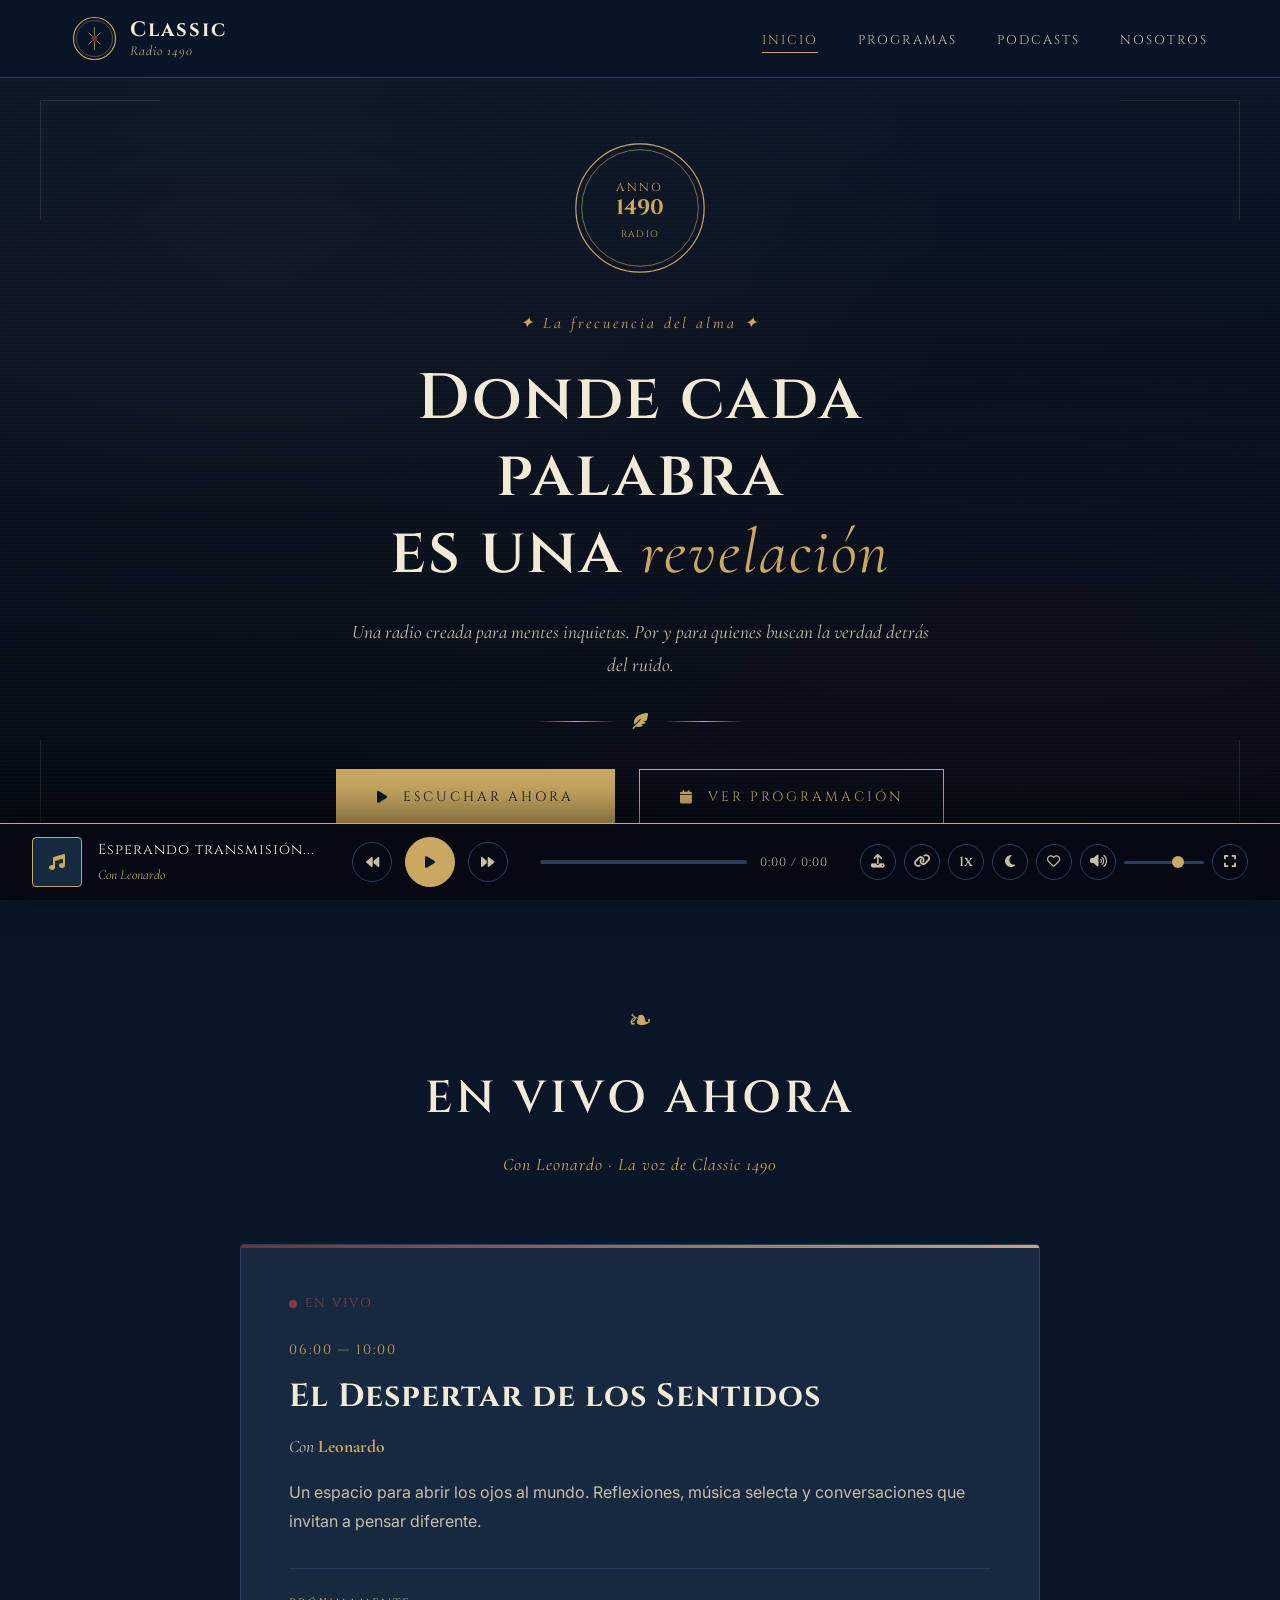
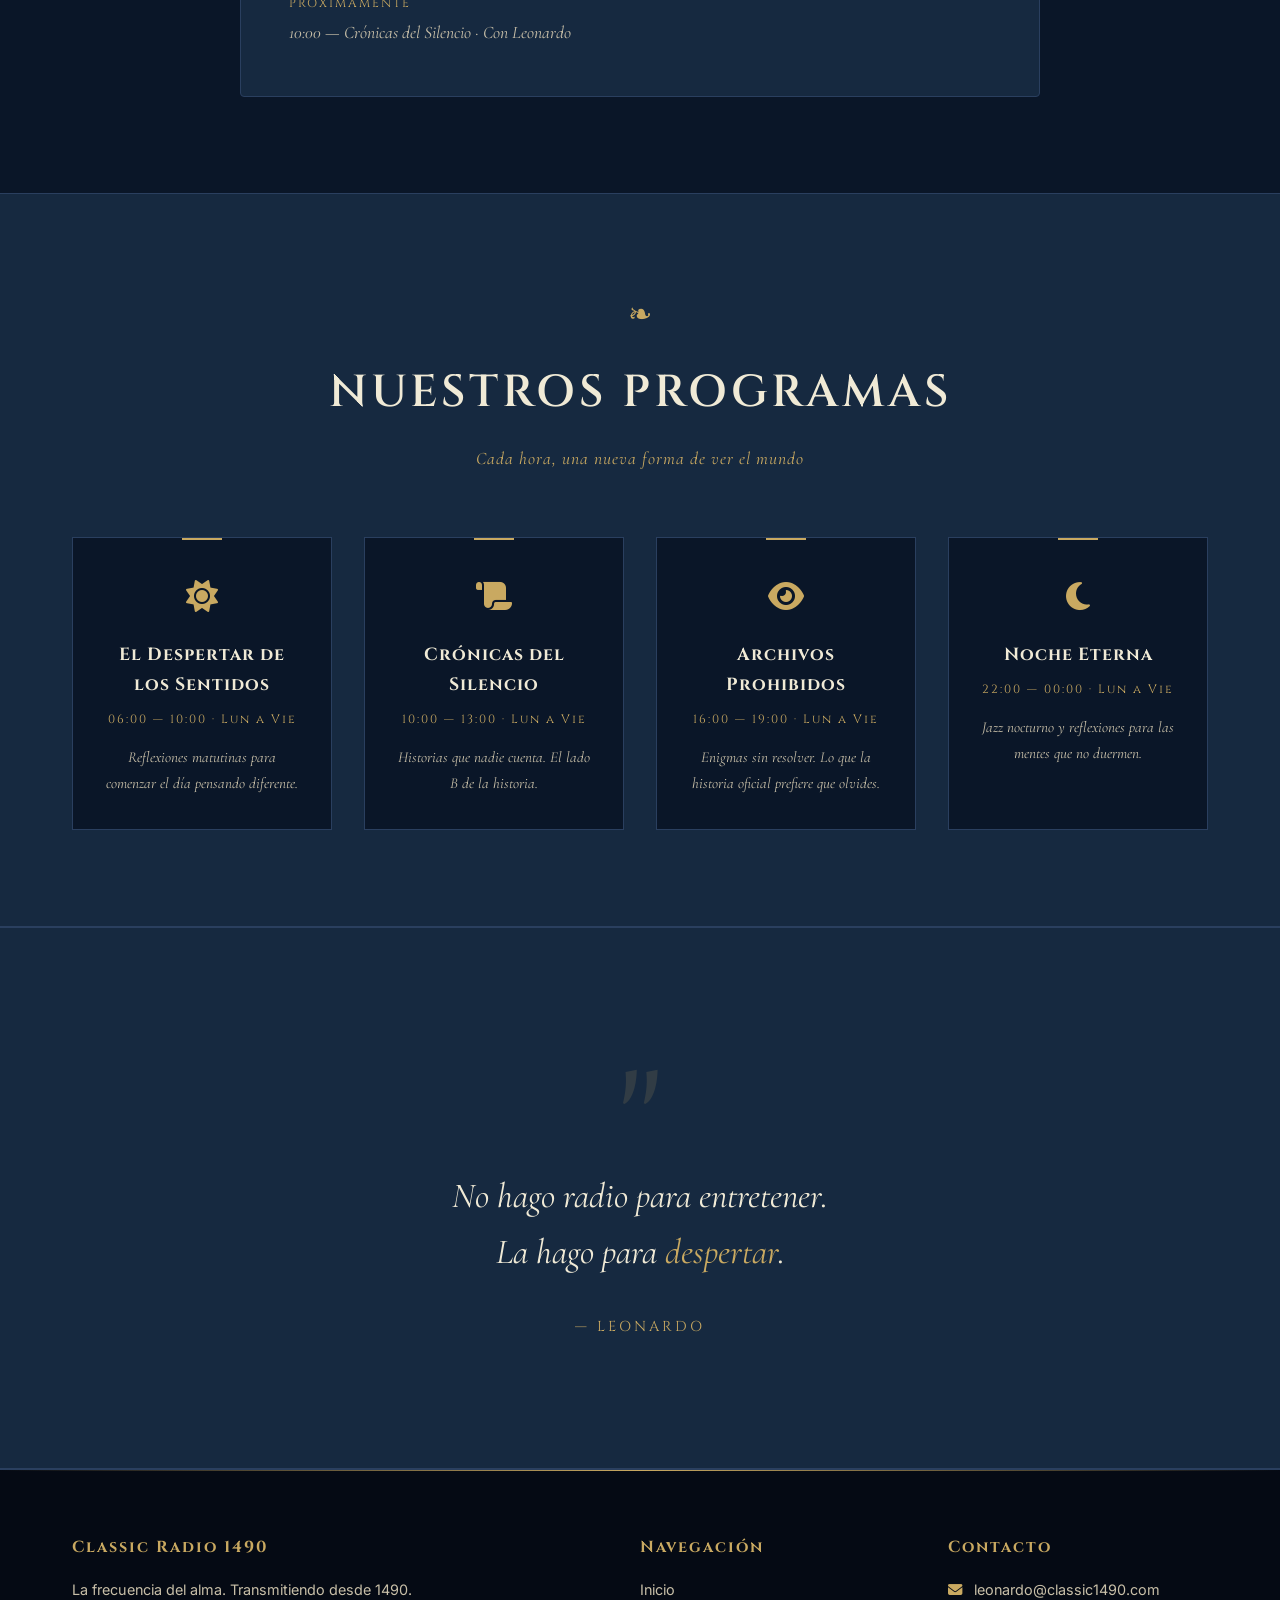
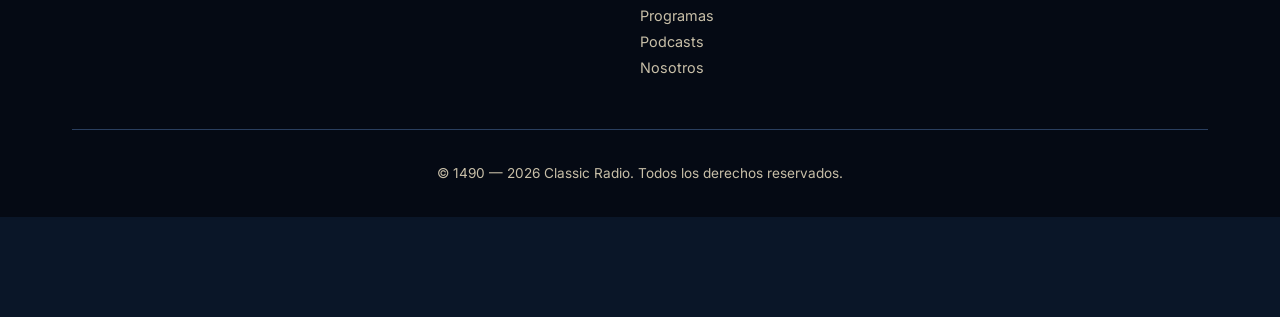
==== commit 2809a7b4: "Actualización" ====
--- a/index.html
+++ b/index.html
@@ -62,7 +62,7 @@
             
             <p class="hero-eyebrow">✦ La frecuencia del alma ✦</p>
             <h1 class="hero-title">Donde cada palabra<br>es una <em>revelación</em></h1>
-            <p class="hero-description">Una radio creada para menteseeee inquietas. Por y para quienes buscan la verdad detrás del ruido.</p>
+            <p class="hero-description">Una radio creada para mentes inquietas. Por y para quienes buscan la verdad detrás del ruido.</p>
             
             <div class="hero-divider">
                 <span></span>
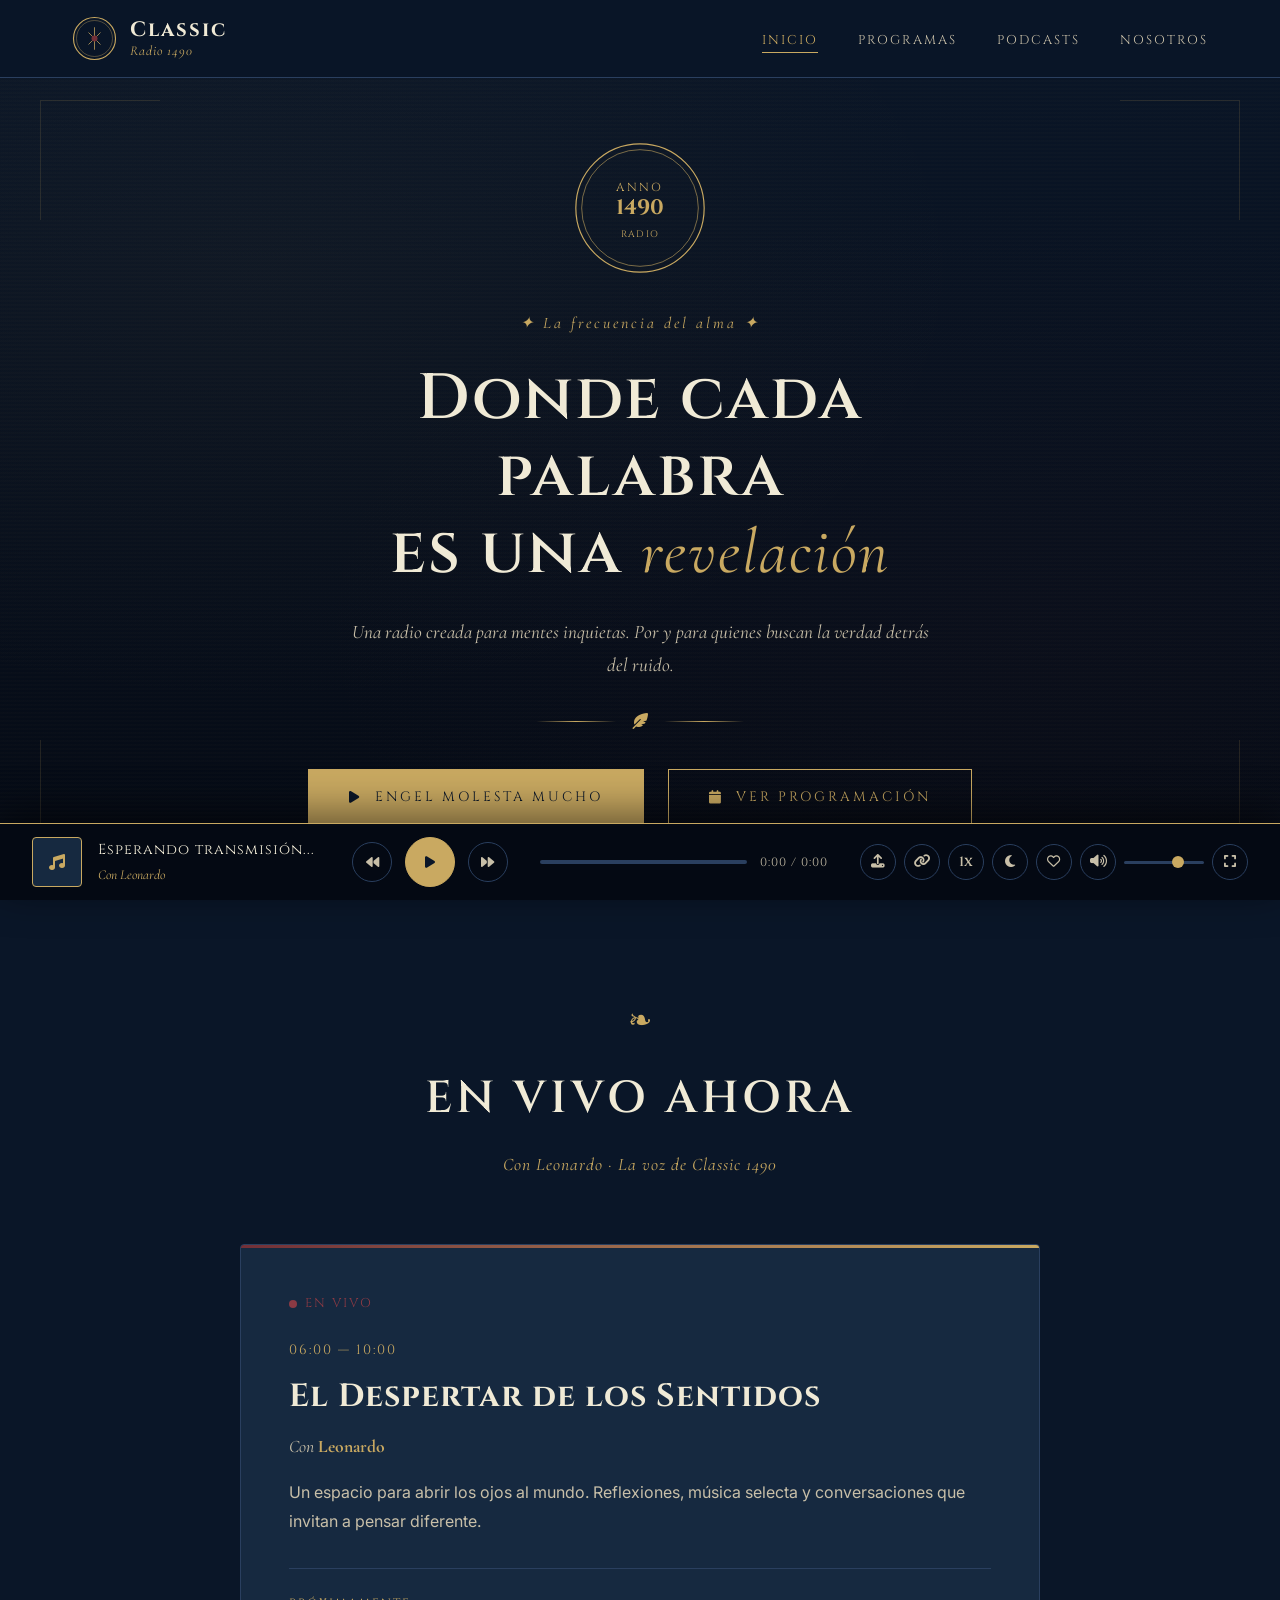
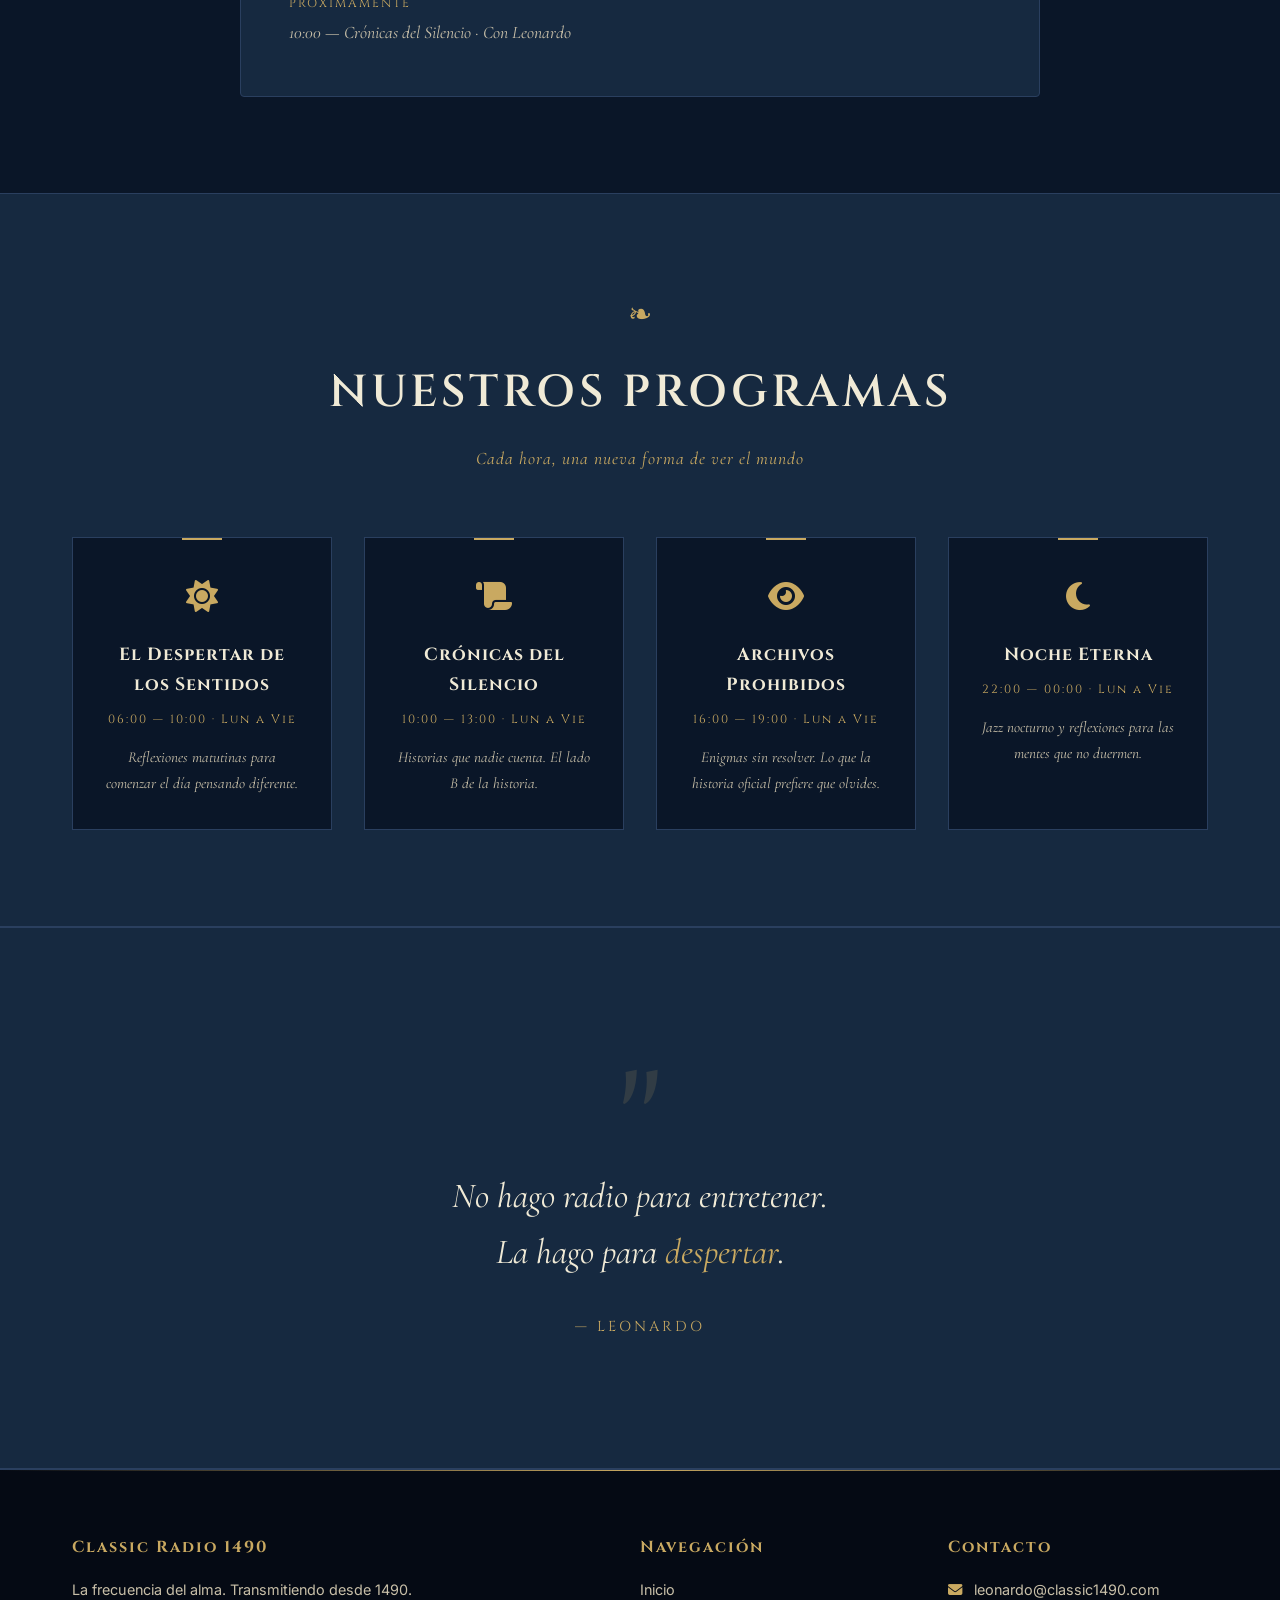
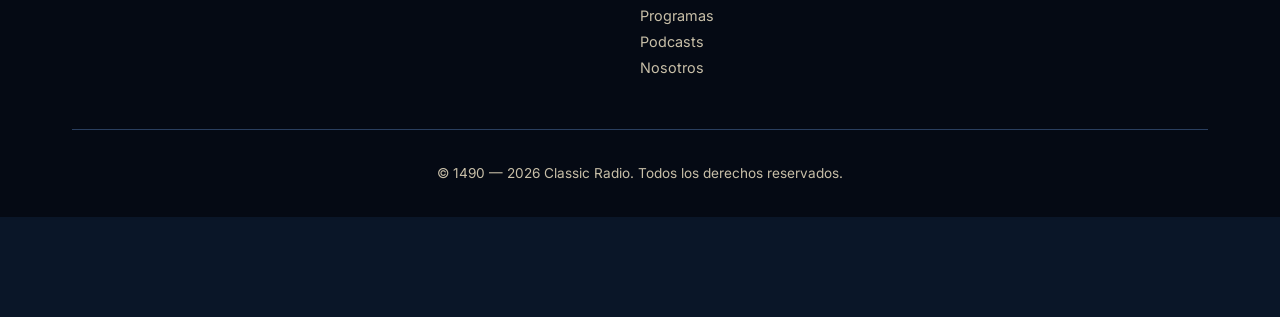
==== commit 18b35202: "Commit" ====
--- a/index.html
+++ b/index.html
@@ -72,7 +72,7 @@
             
             <div class="hero-cta-group">
                 <a href="#actual" class="btn-primary">
-                    <i class="fas fa-play"></i> Escuchar Ahora
+                    <i class="fas fa-play"></i> Engel molesta mucho
                 </a>
                 <a href="programas.html" class="btn-secondary">
                     <i class="fas fa-calendar"></i> Ver Programación
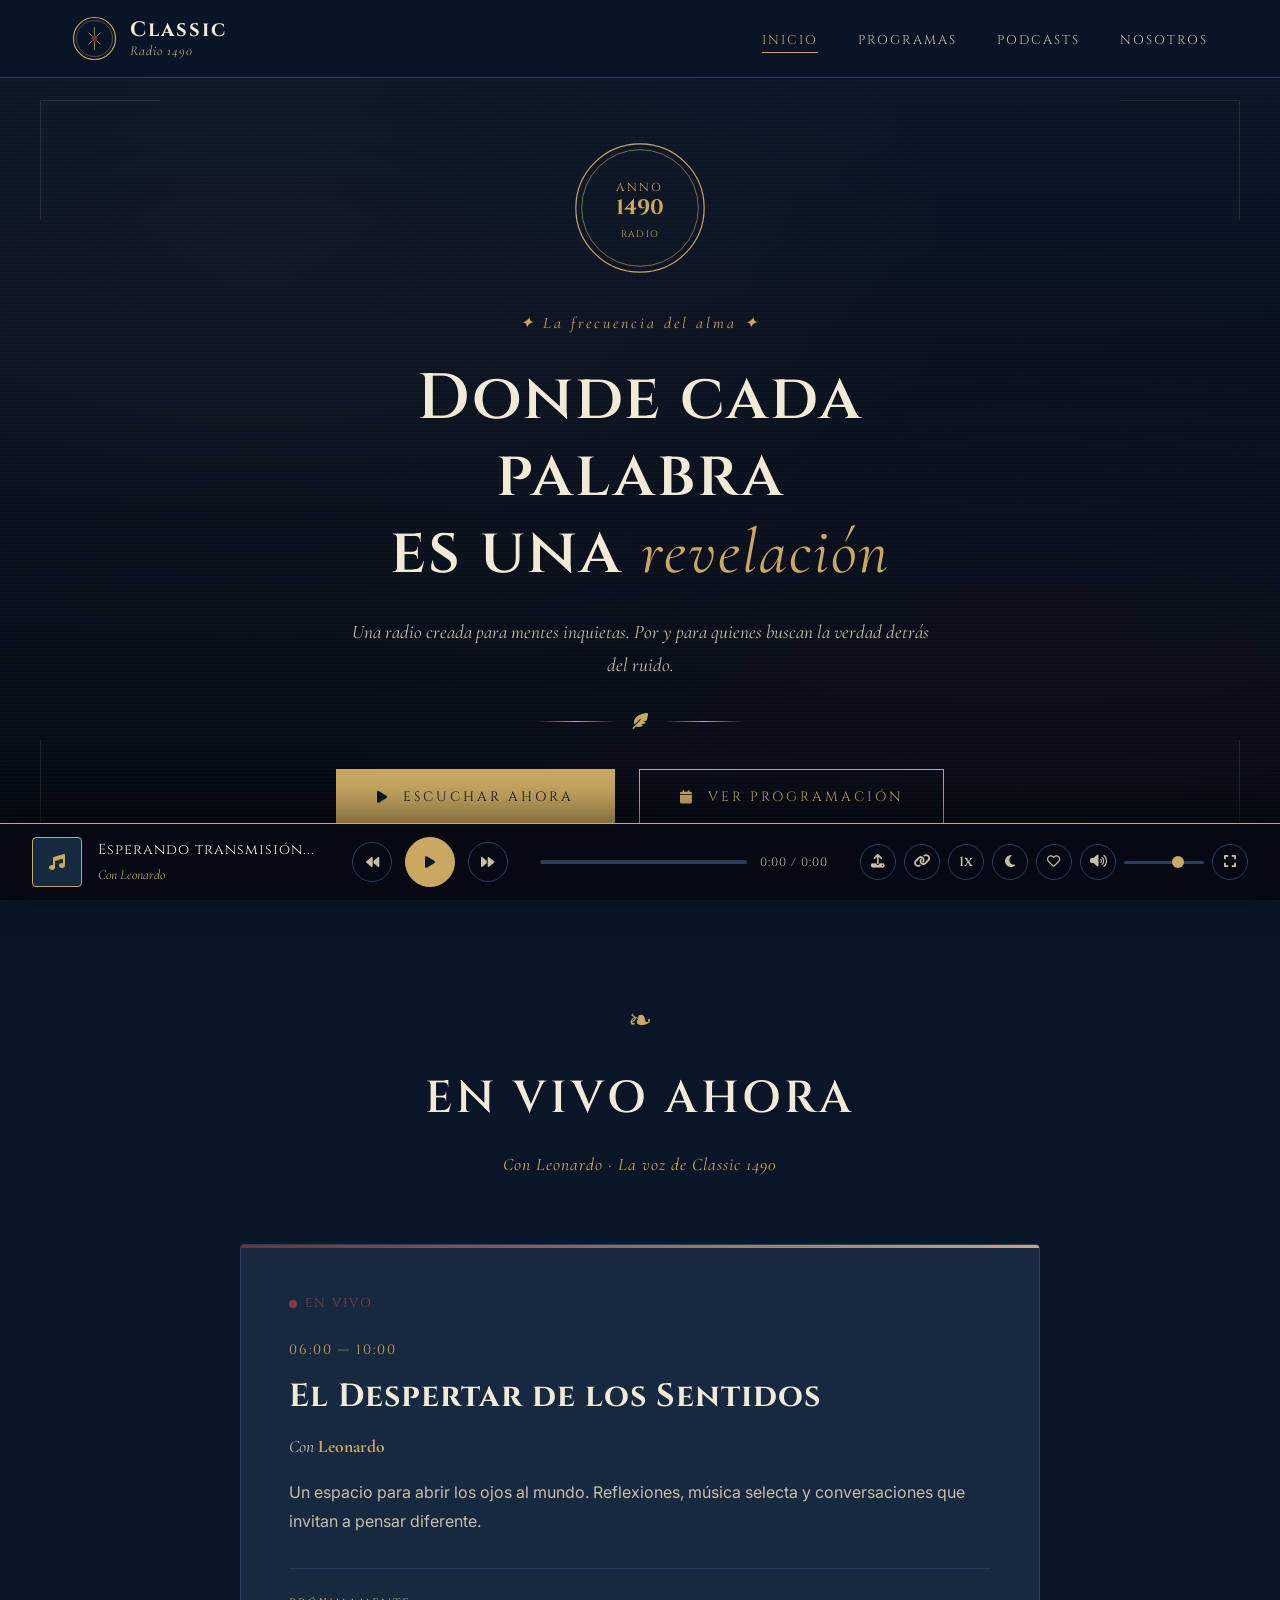
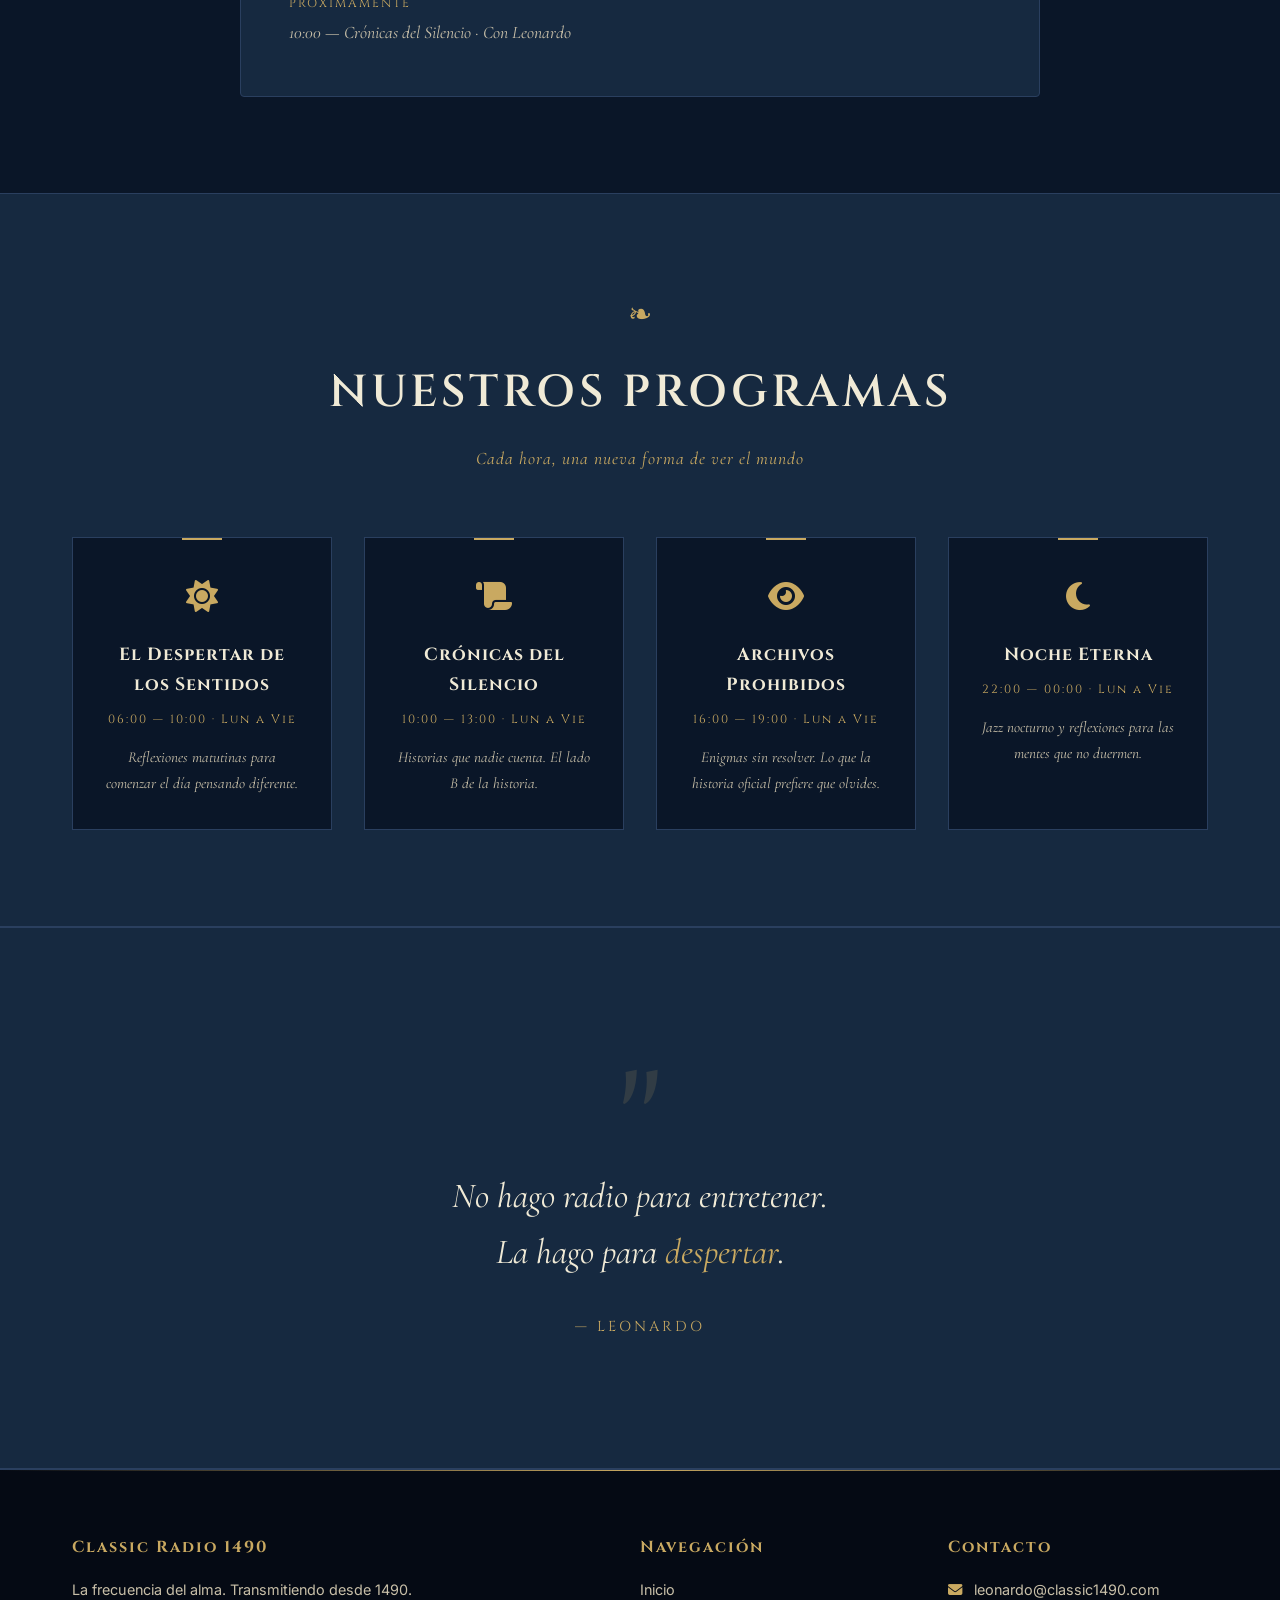
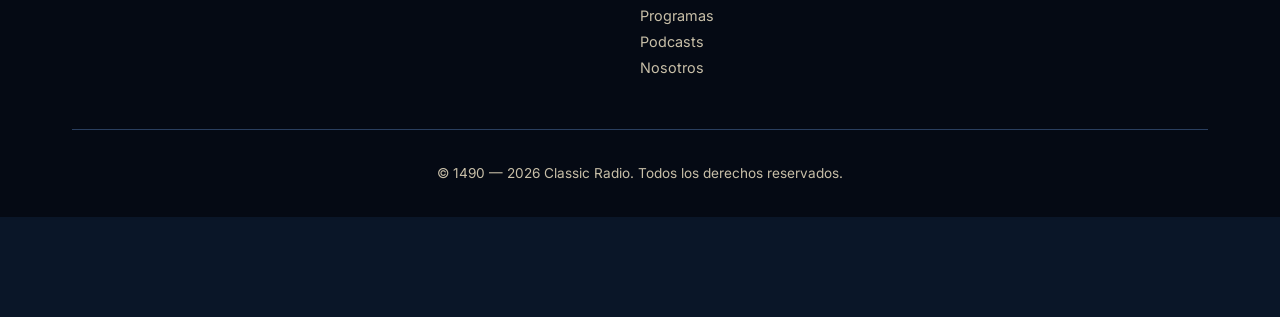
==== commit 790cf5f3: "Commit" ====
--- a/index.html
+++ b/index.html
@@ -72,7 +72,7 @@
             
             <div class="hero-cta-group">
                 <a href="#actual" class="btn-primary">
-                    <i class="fas fa-play"></i> Engel molesta mucho
+                    <i class="fas fa-play"></i> Escuchar ahora
                 </a>
                 <a href="programas.html" class="btn-secondary">
                     <i class="fas fa-calendar"></i> Ver Programación
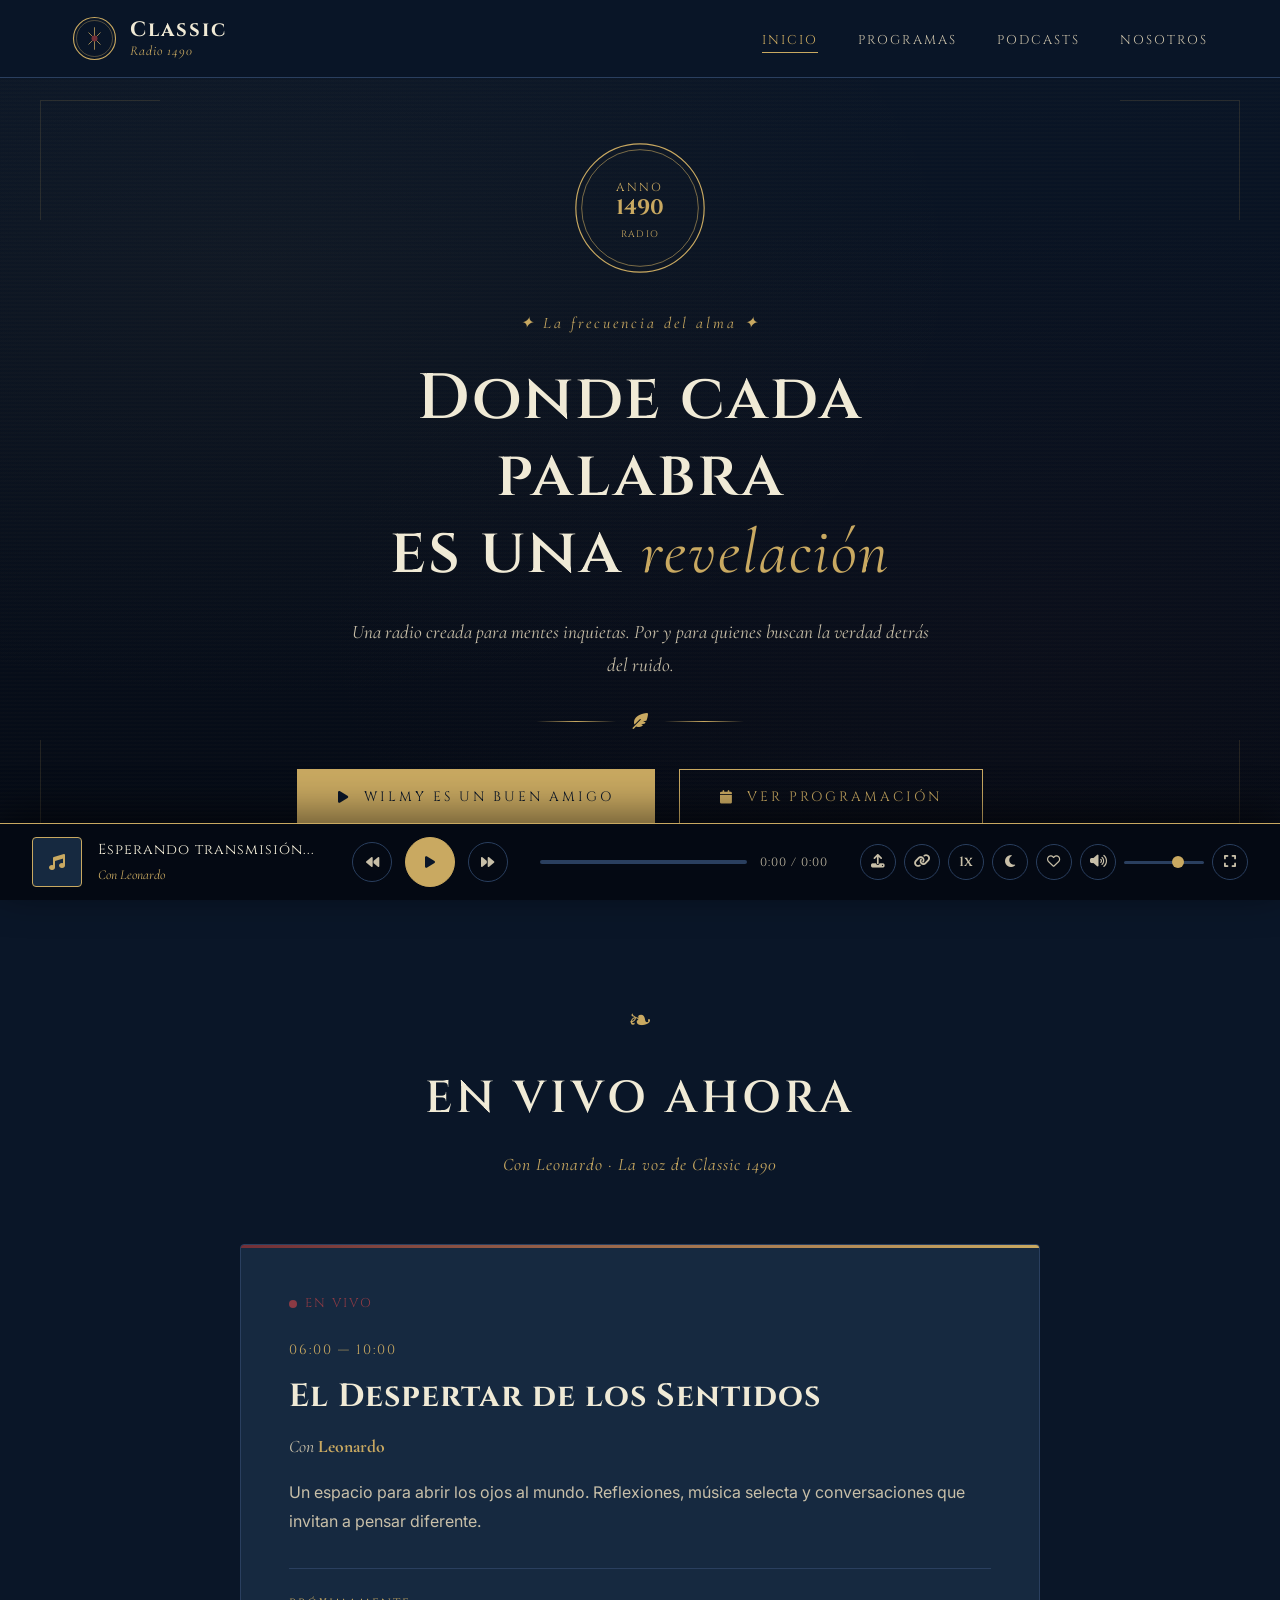
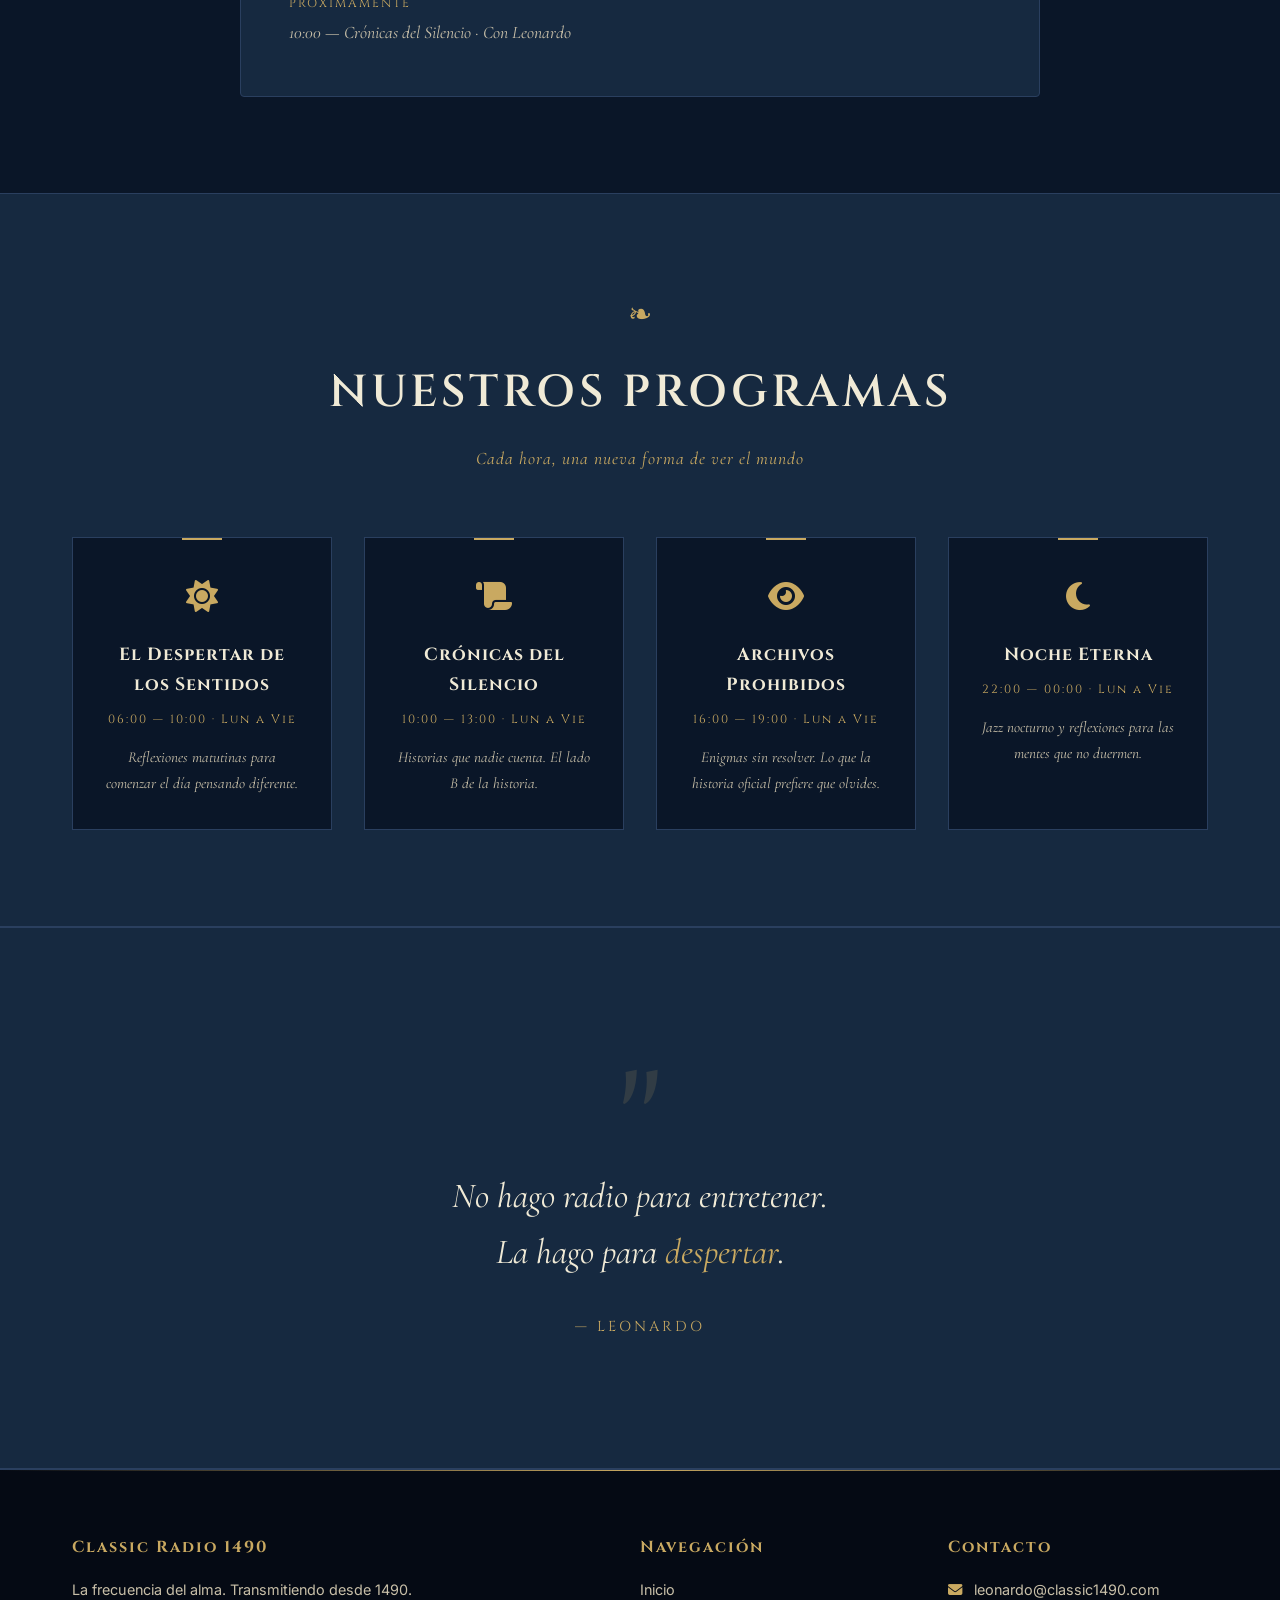
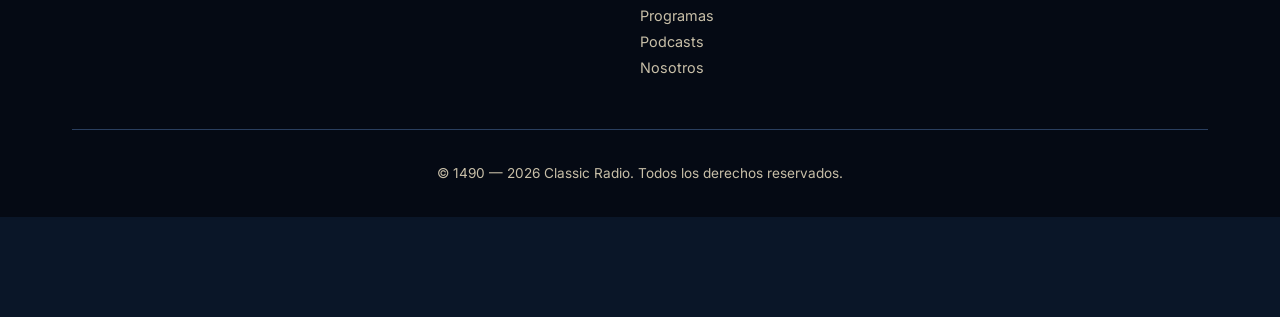
==== commit 4f8d9920: "Commit" ====
--- a/index.html
+++ b/index.html
@@ -72,7 +72,7 @@
             
             <div class="hero-cta-group">
                 <a href="#actual" class="btn-primary">
-                    <i class="fas fa-play"></i> Escuchar ahora
+                    <i class="fas fa-play"></i> Wilmy es un buen amigo
                 </a>
                 <a href="programas.html" class="btn-secondary">
                     <i class="fas fa-calendar"></i> Ver Programación
